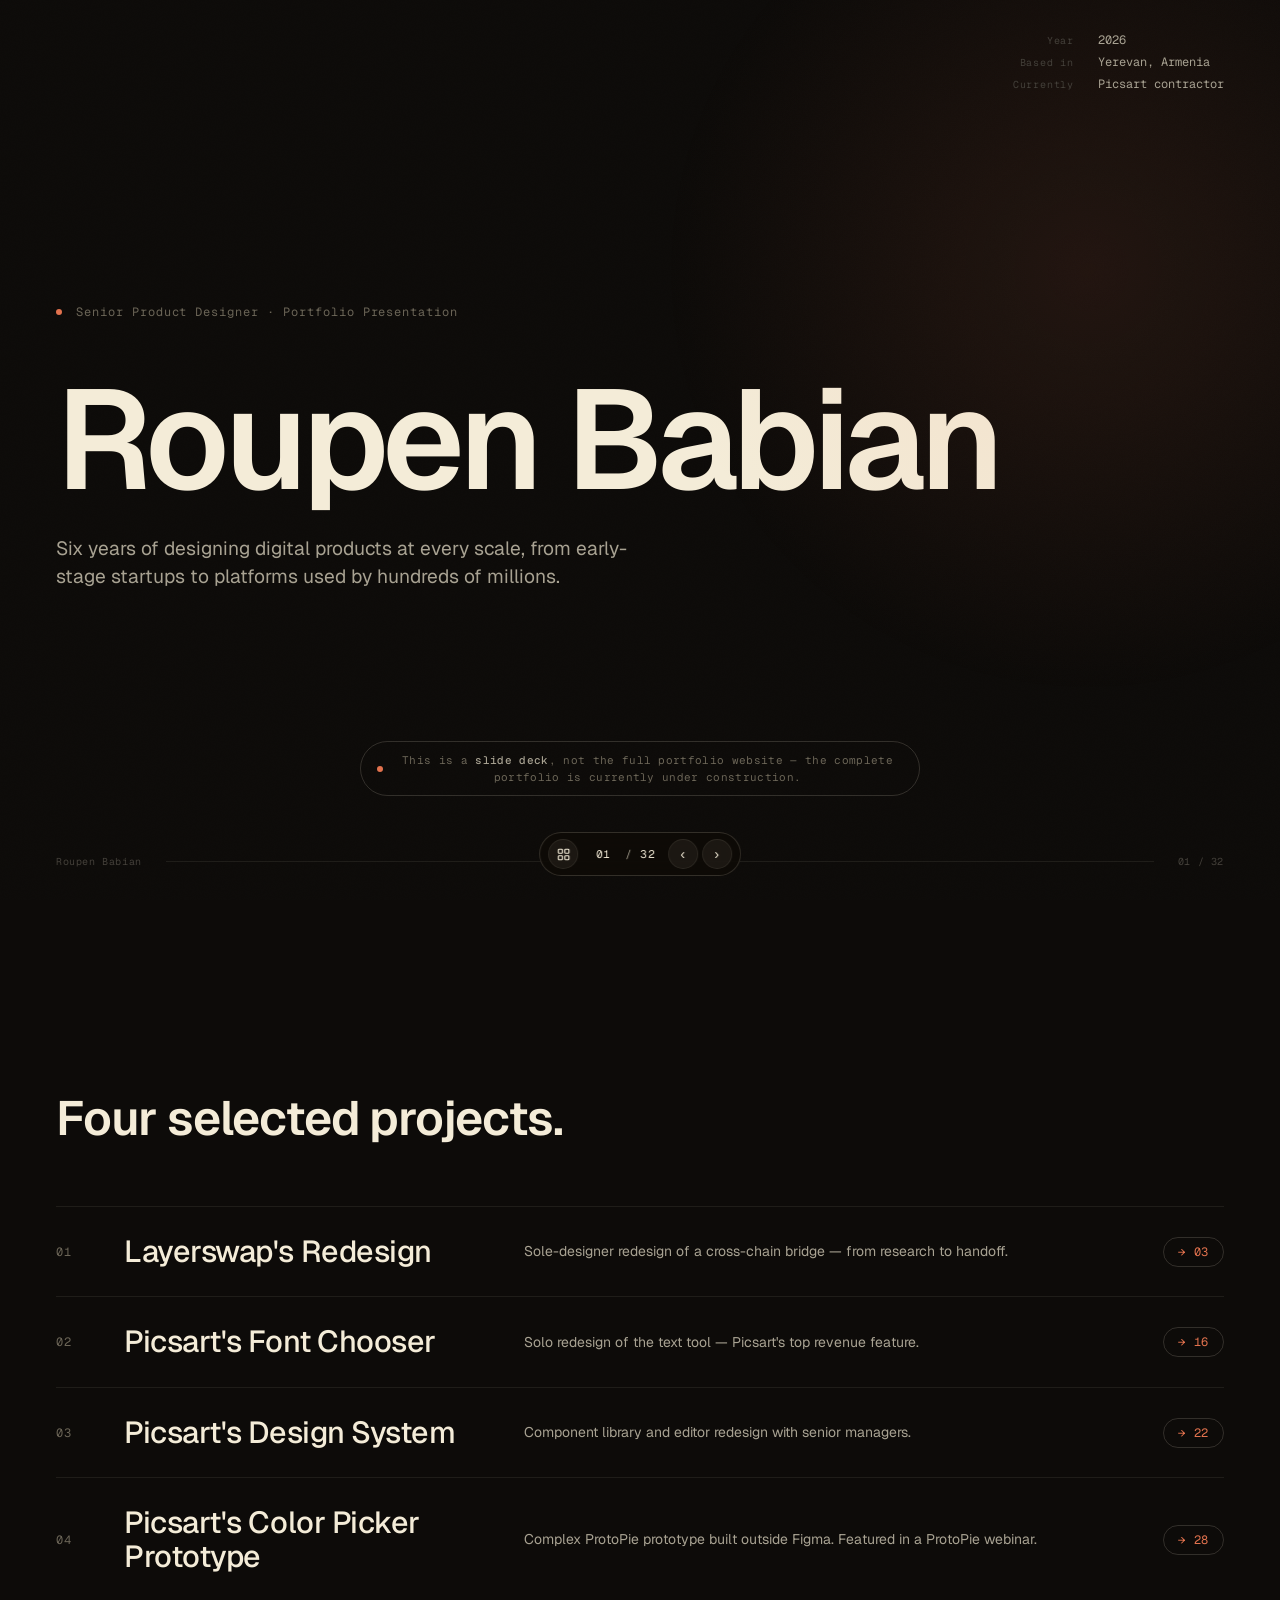
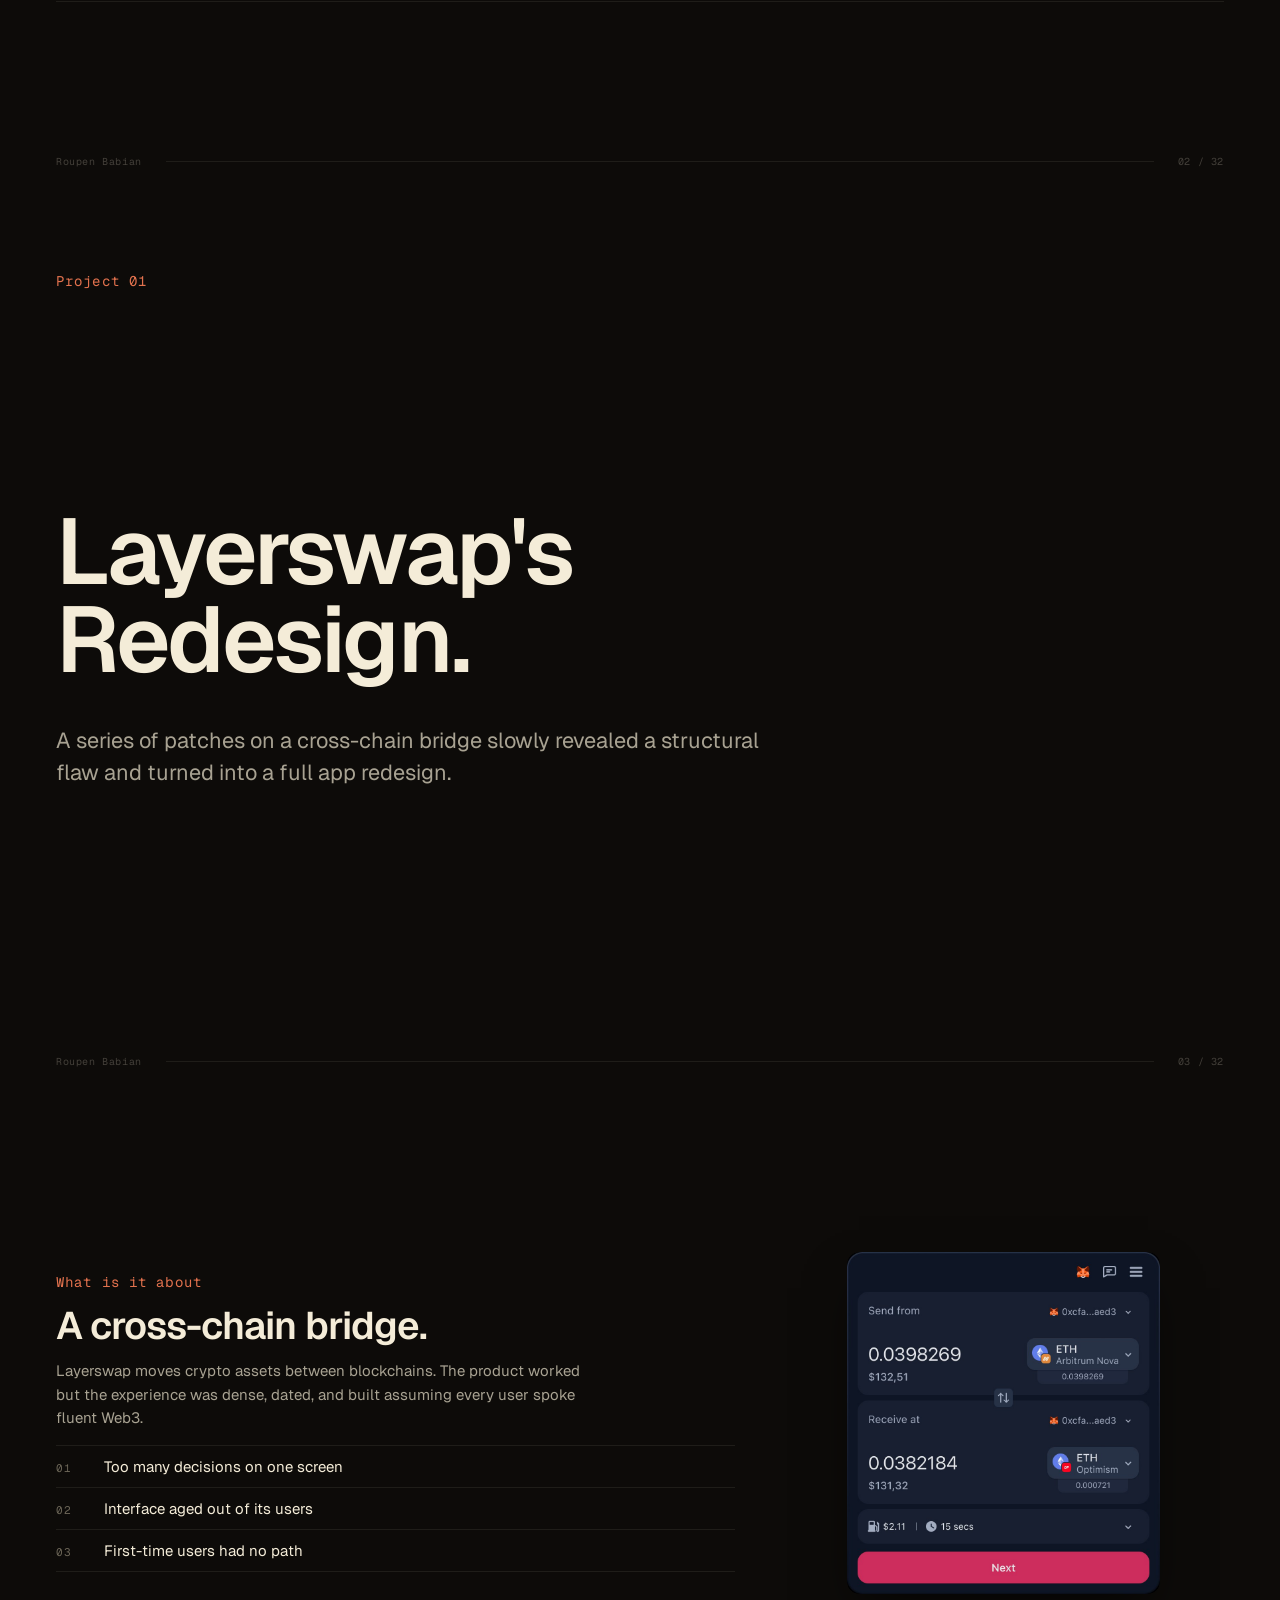
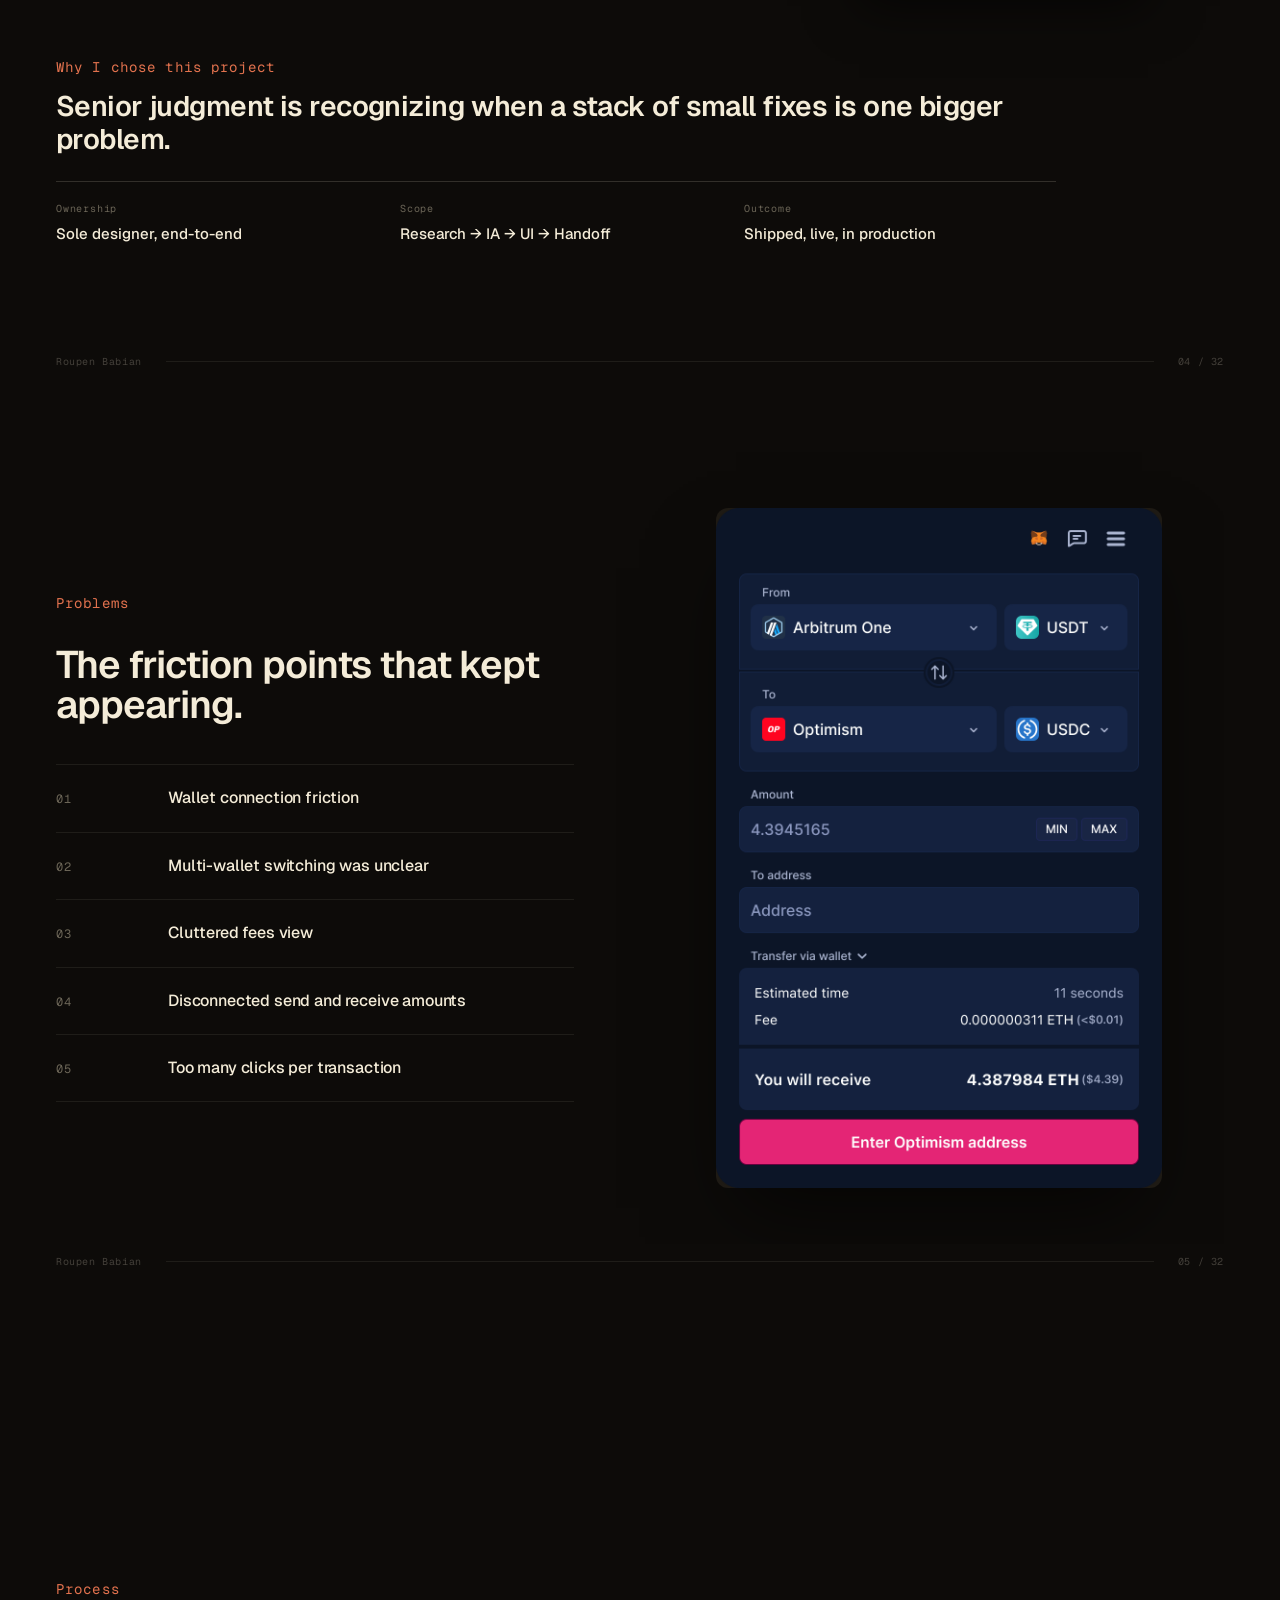
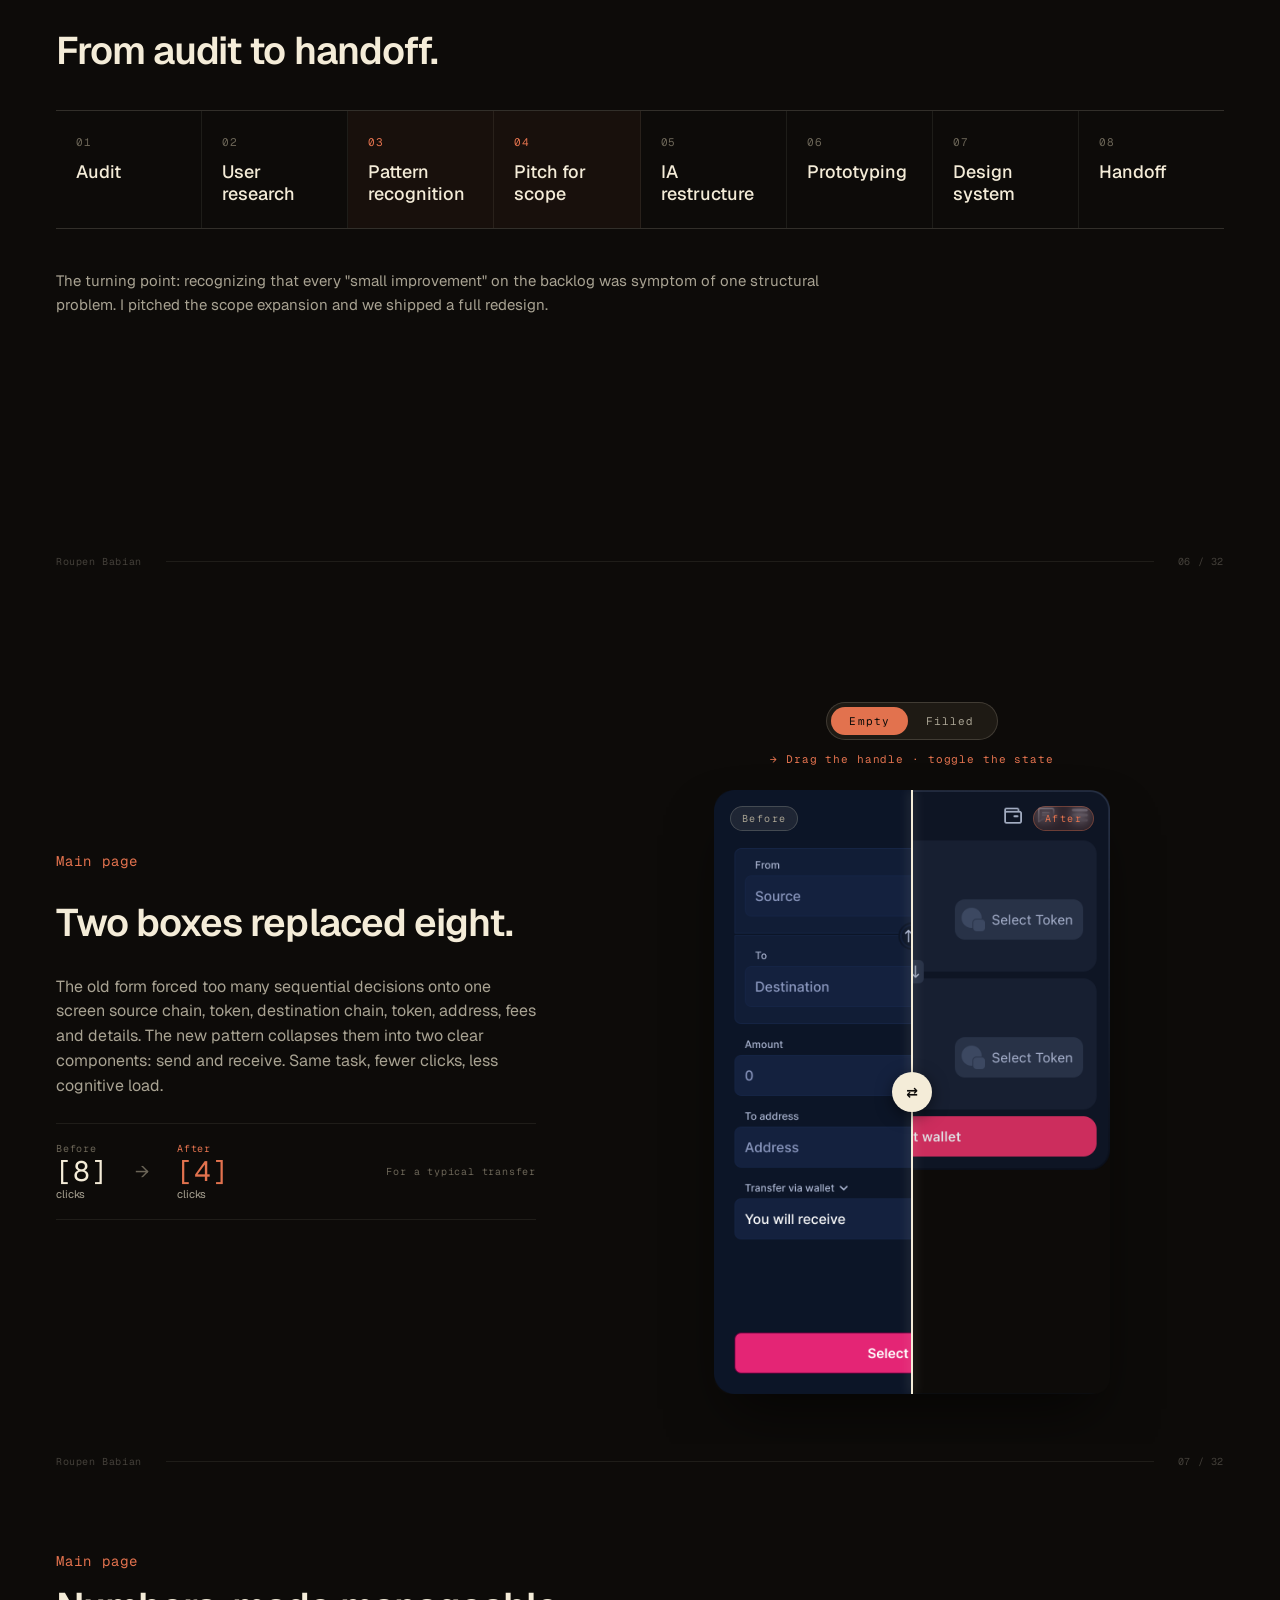
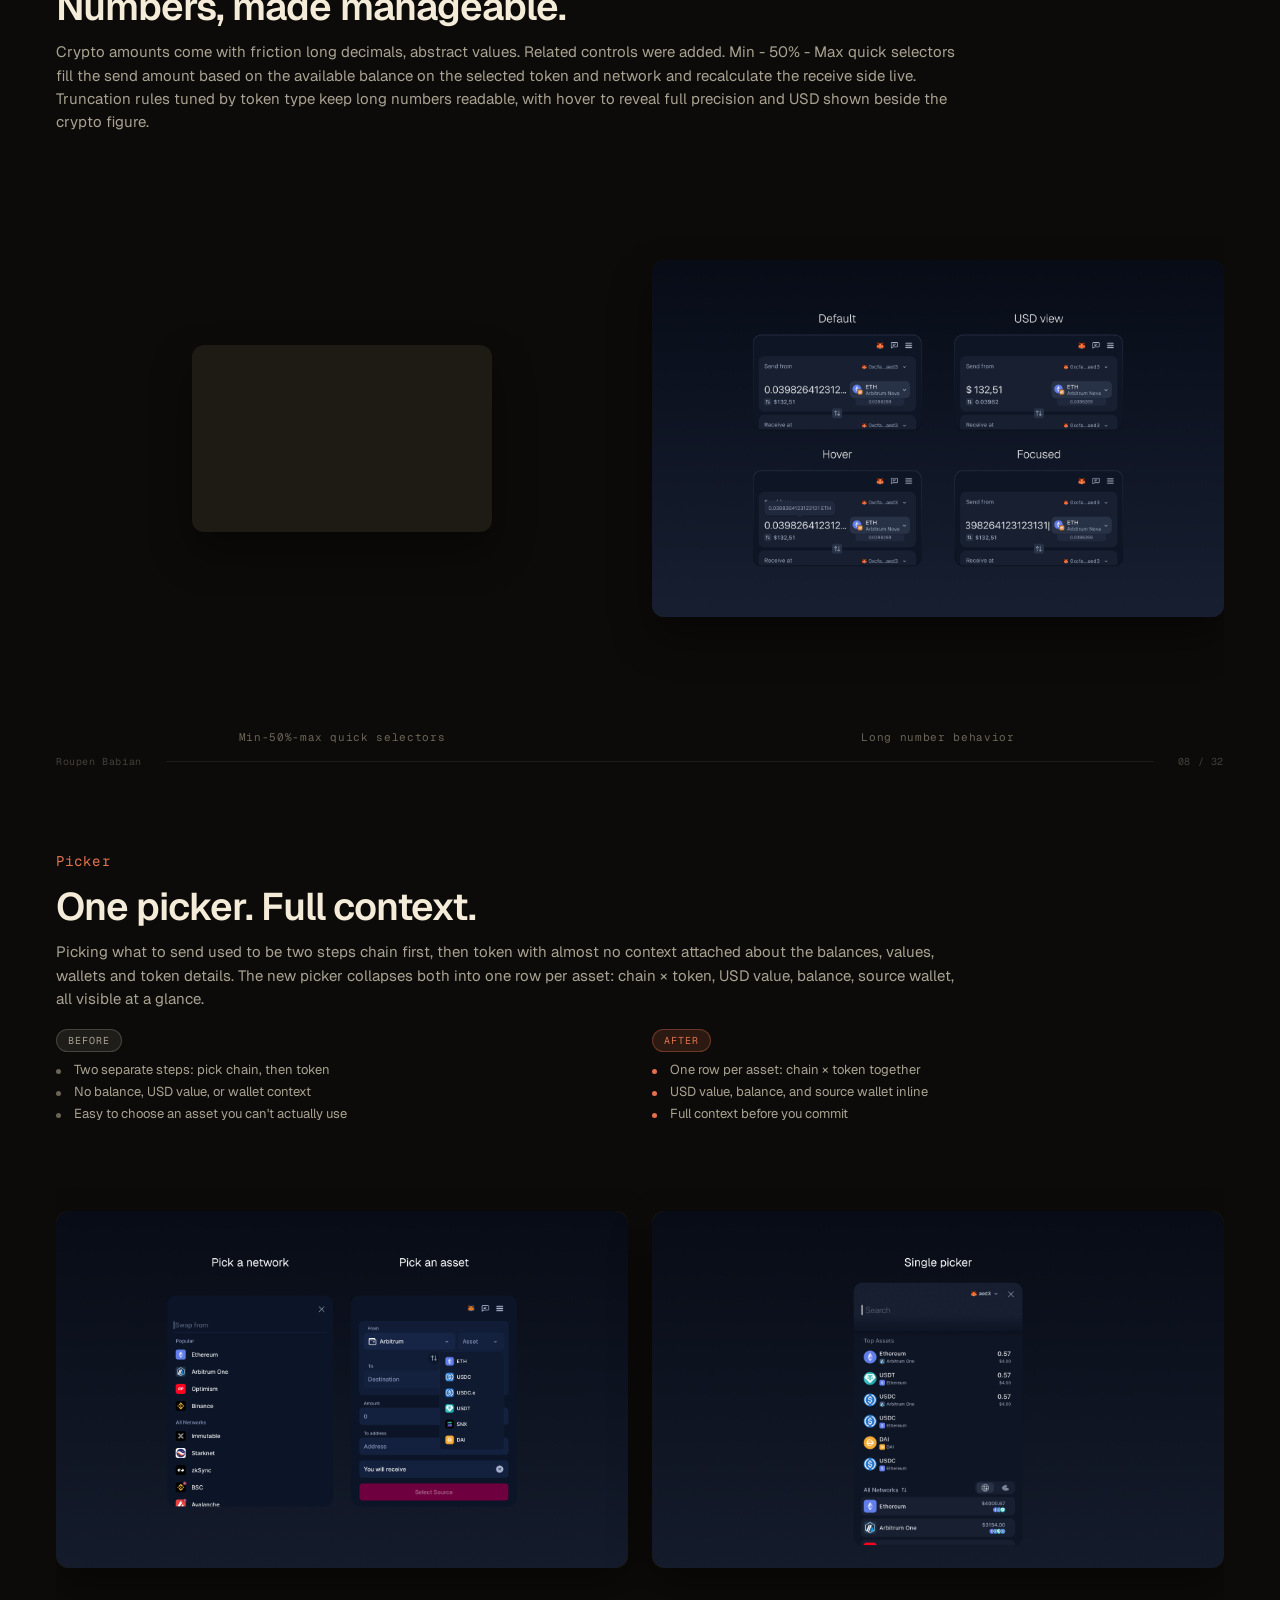
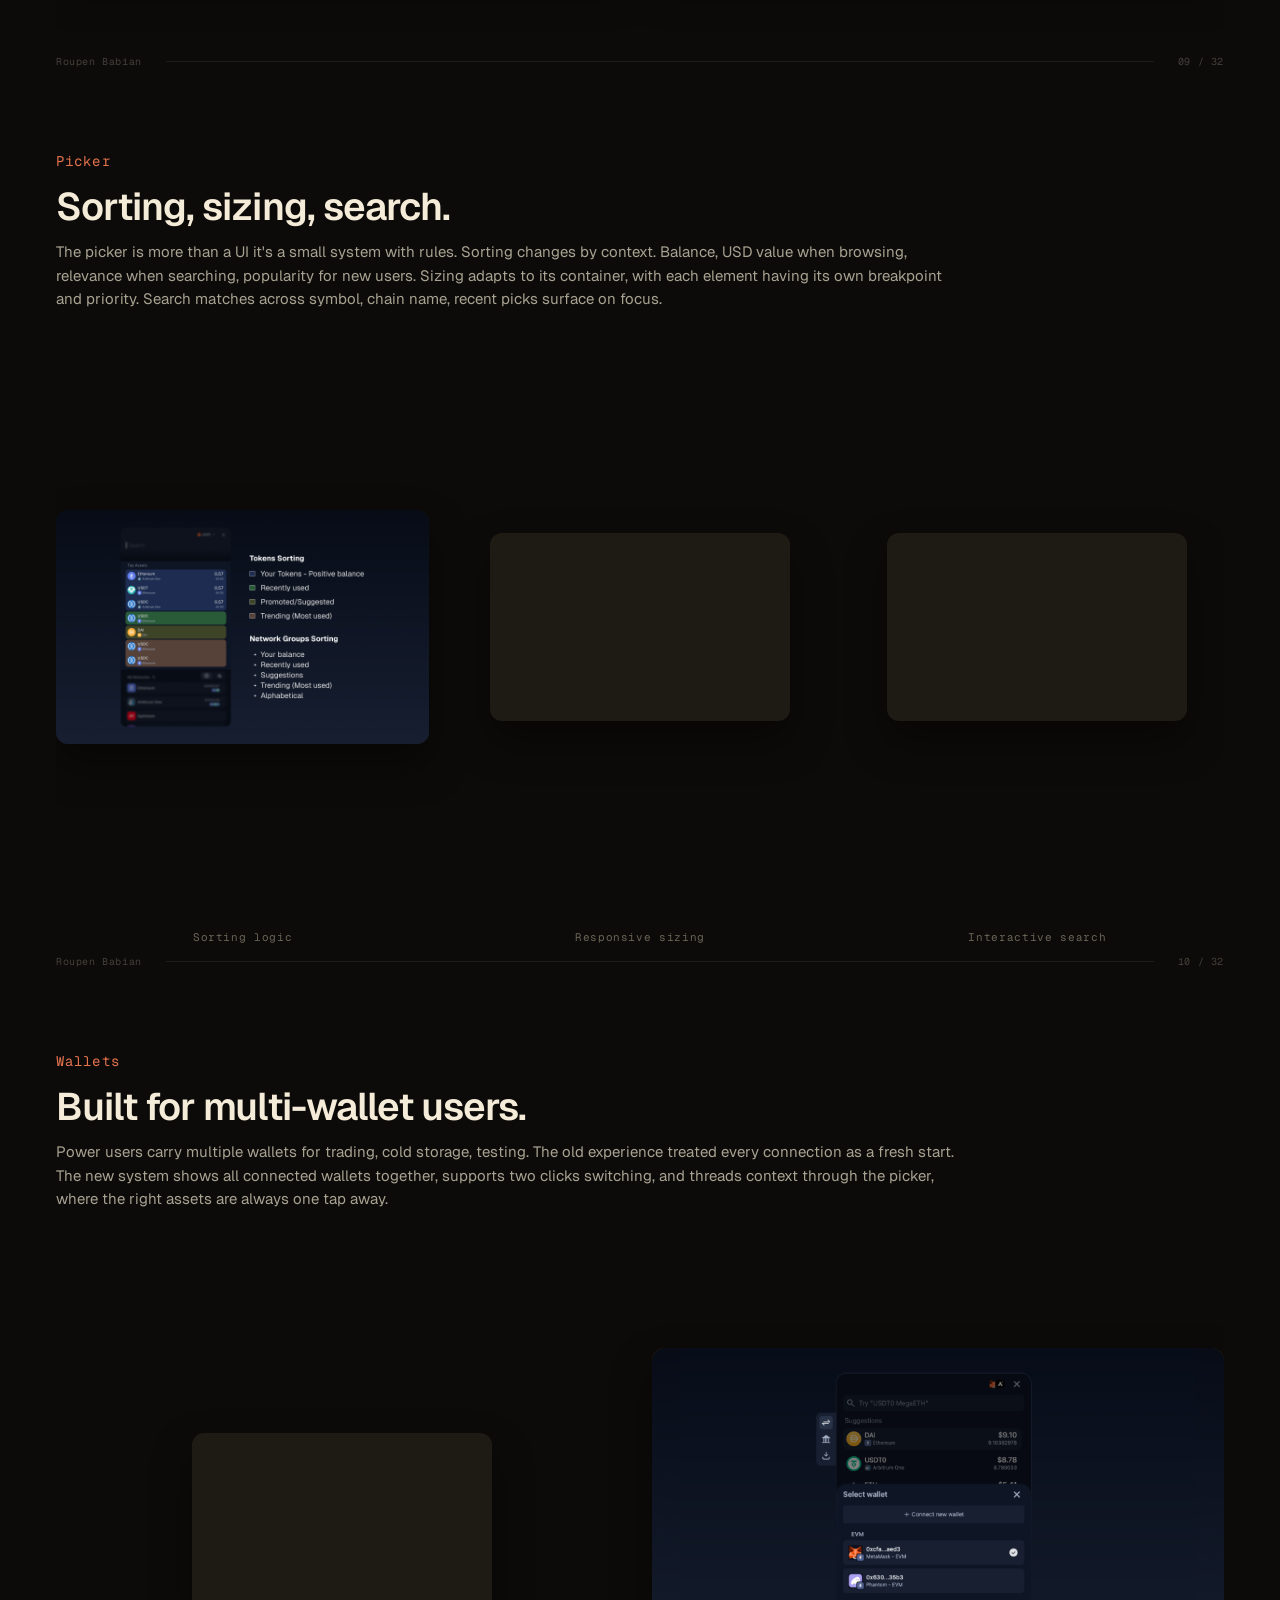
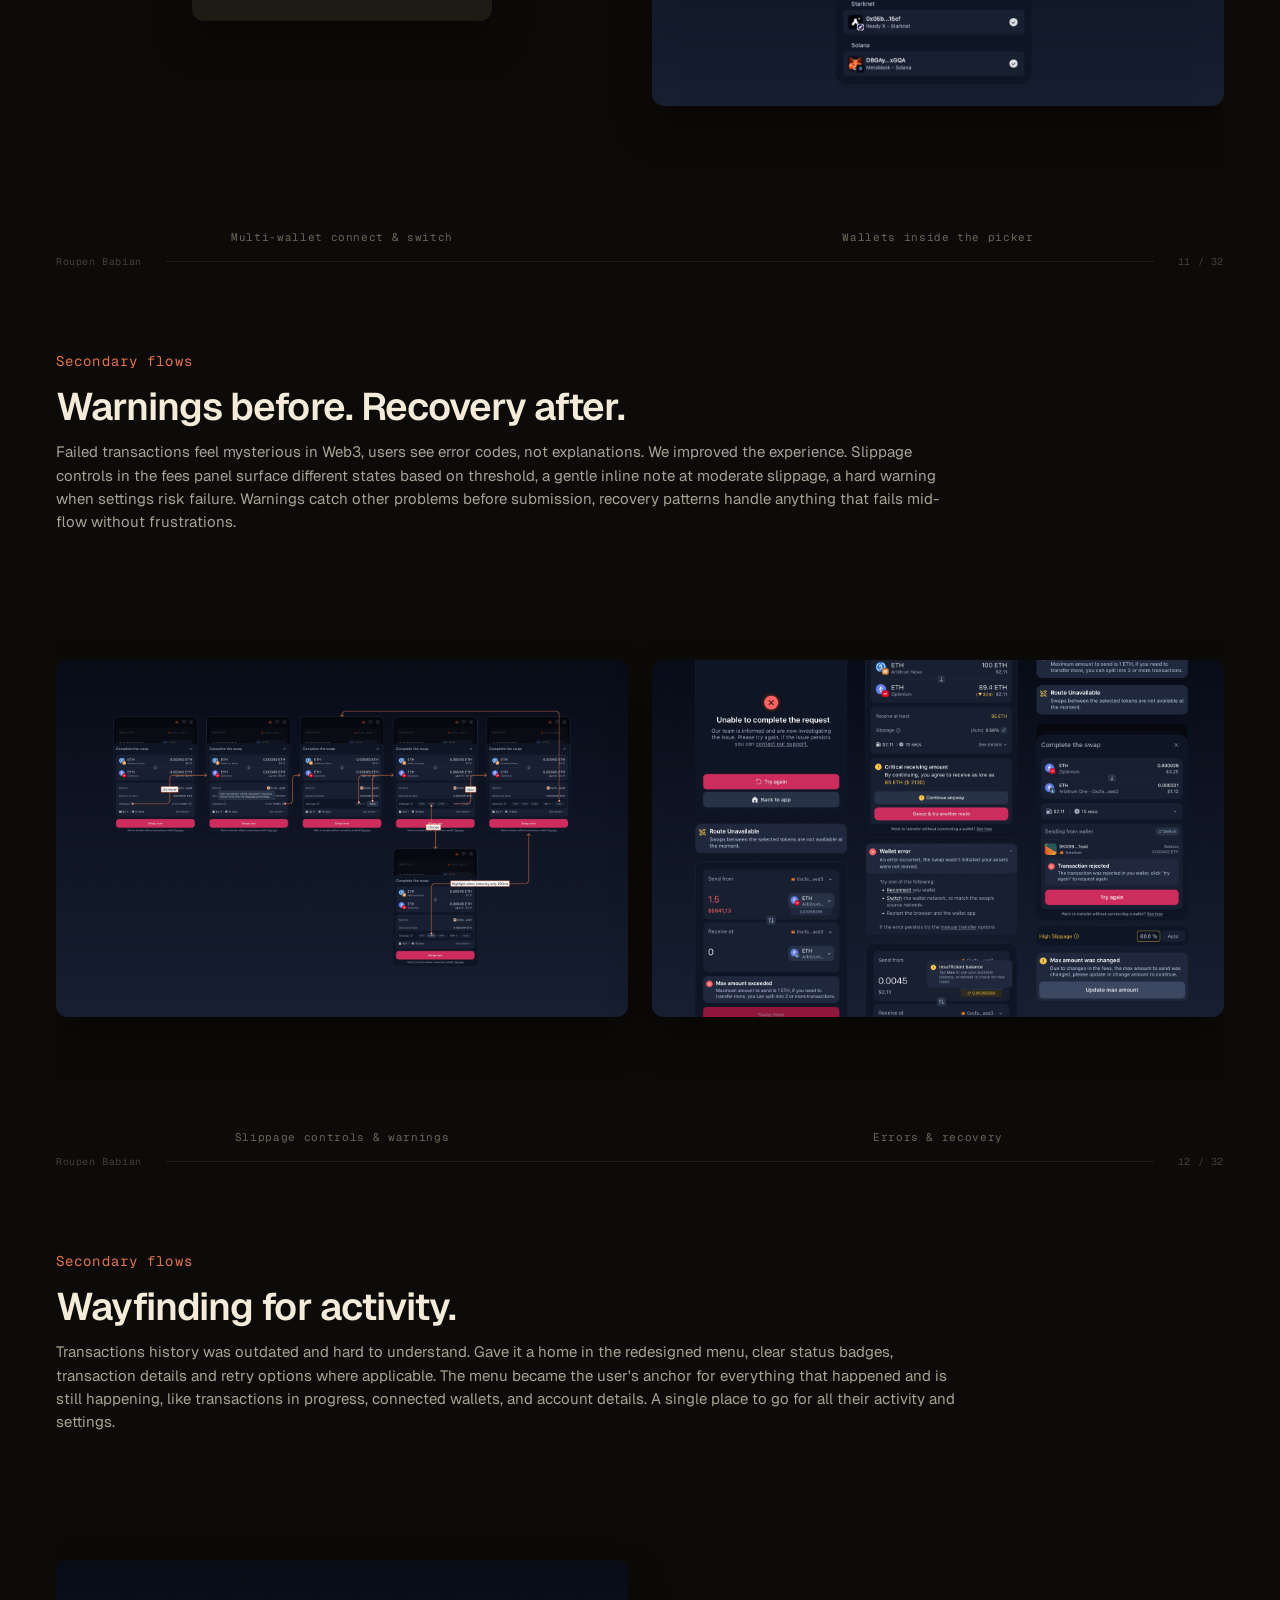
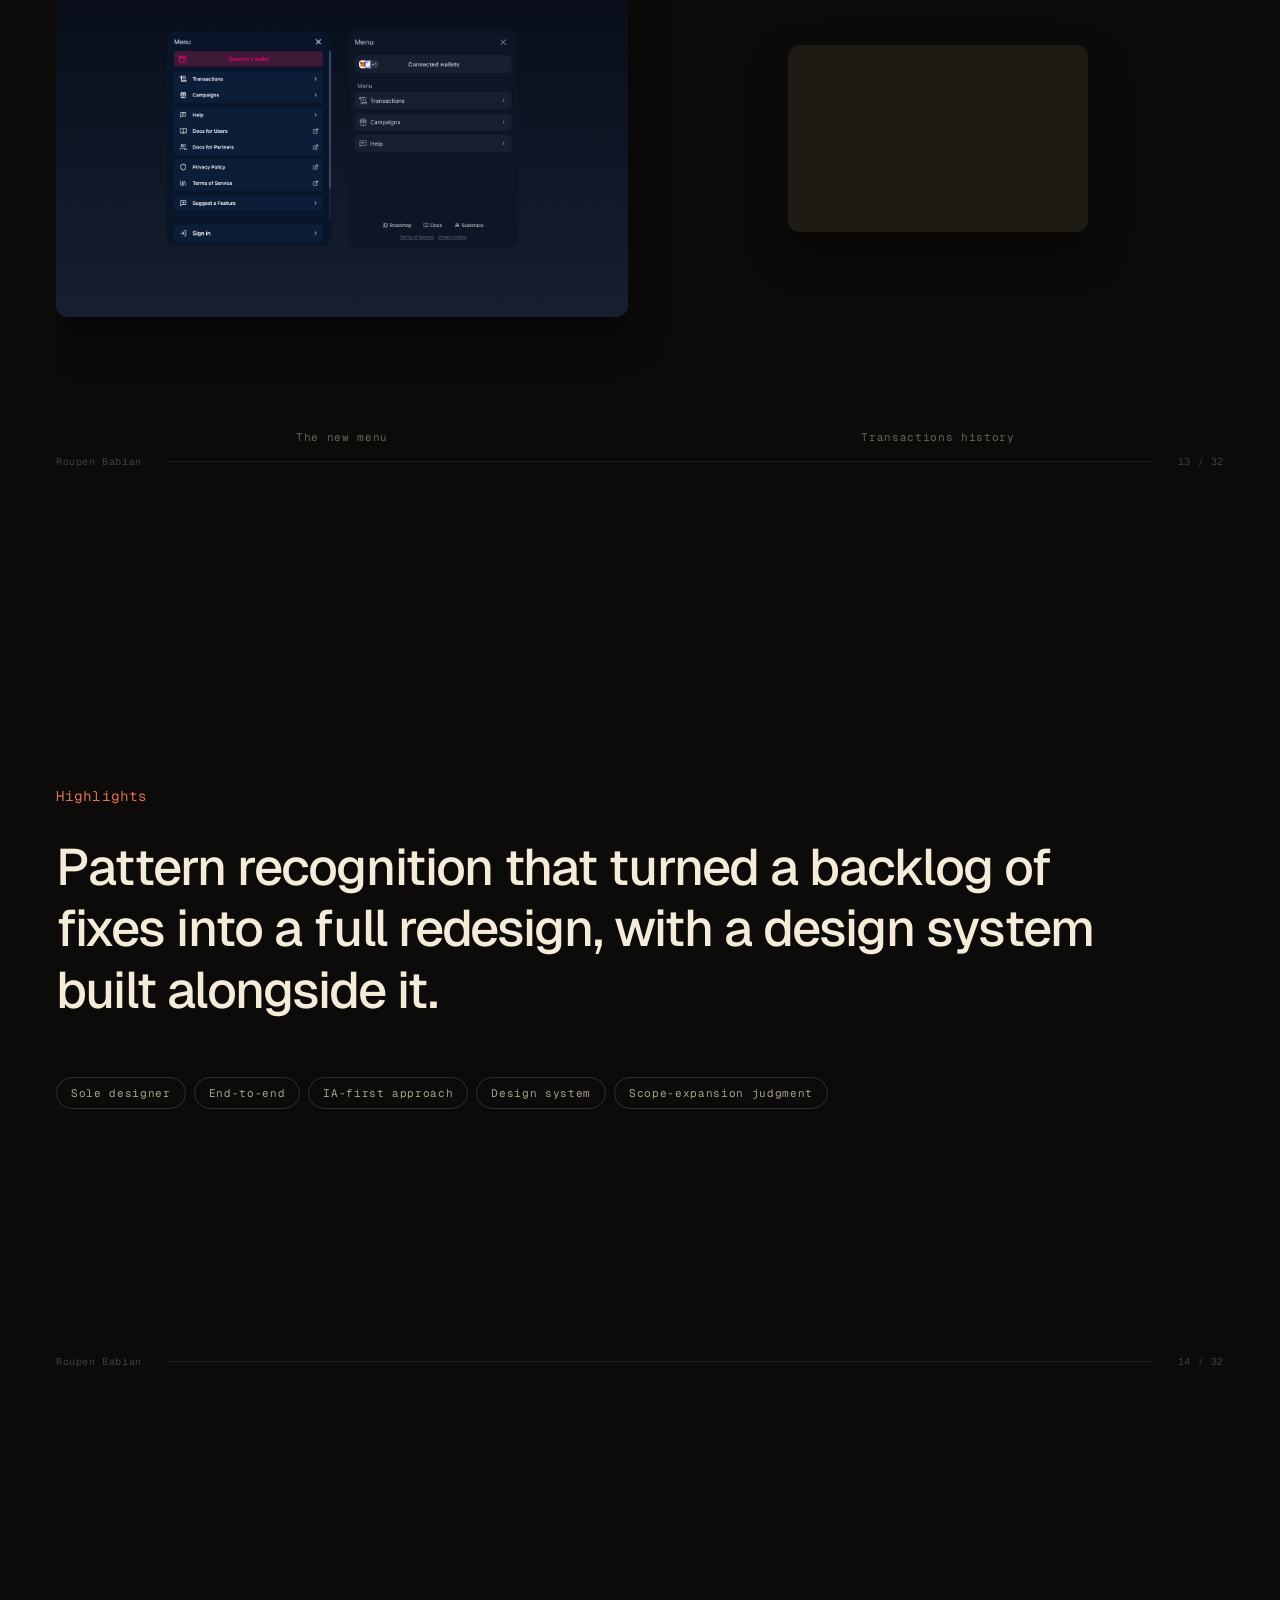
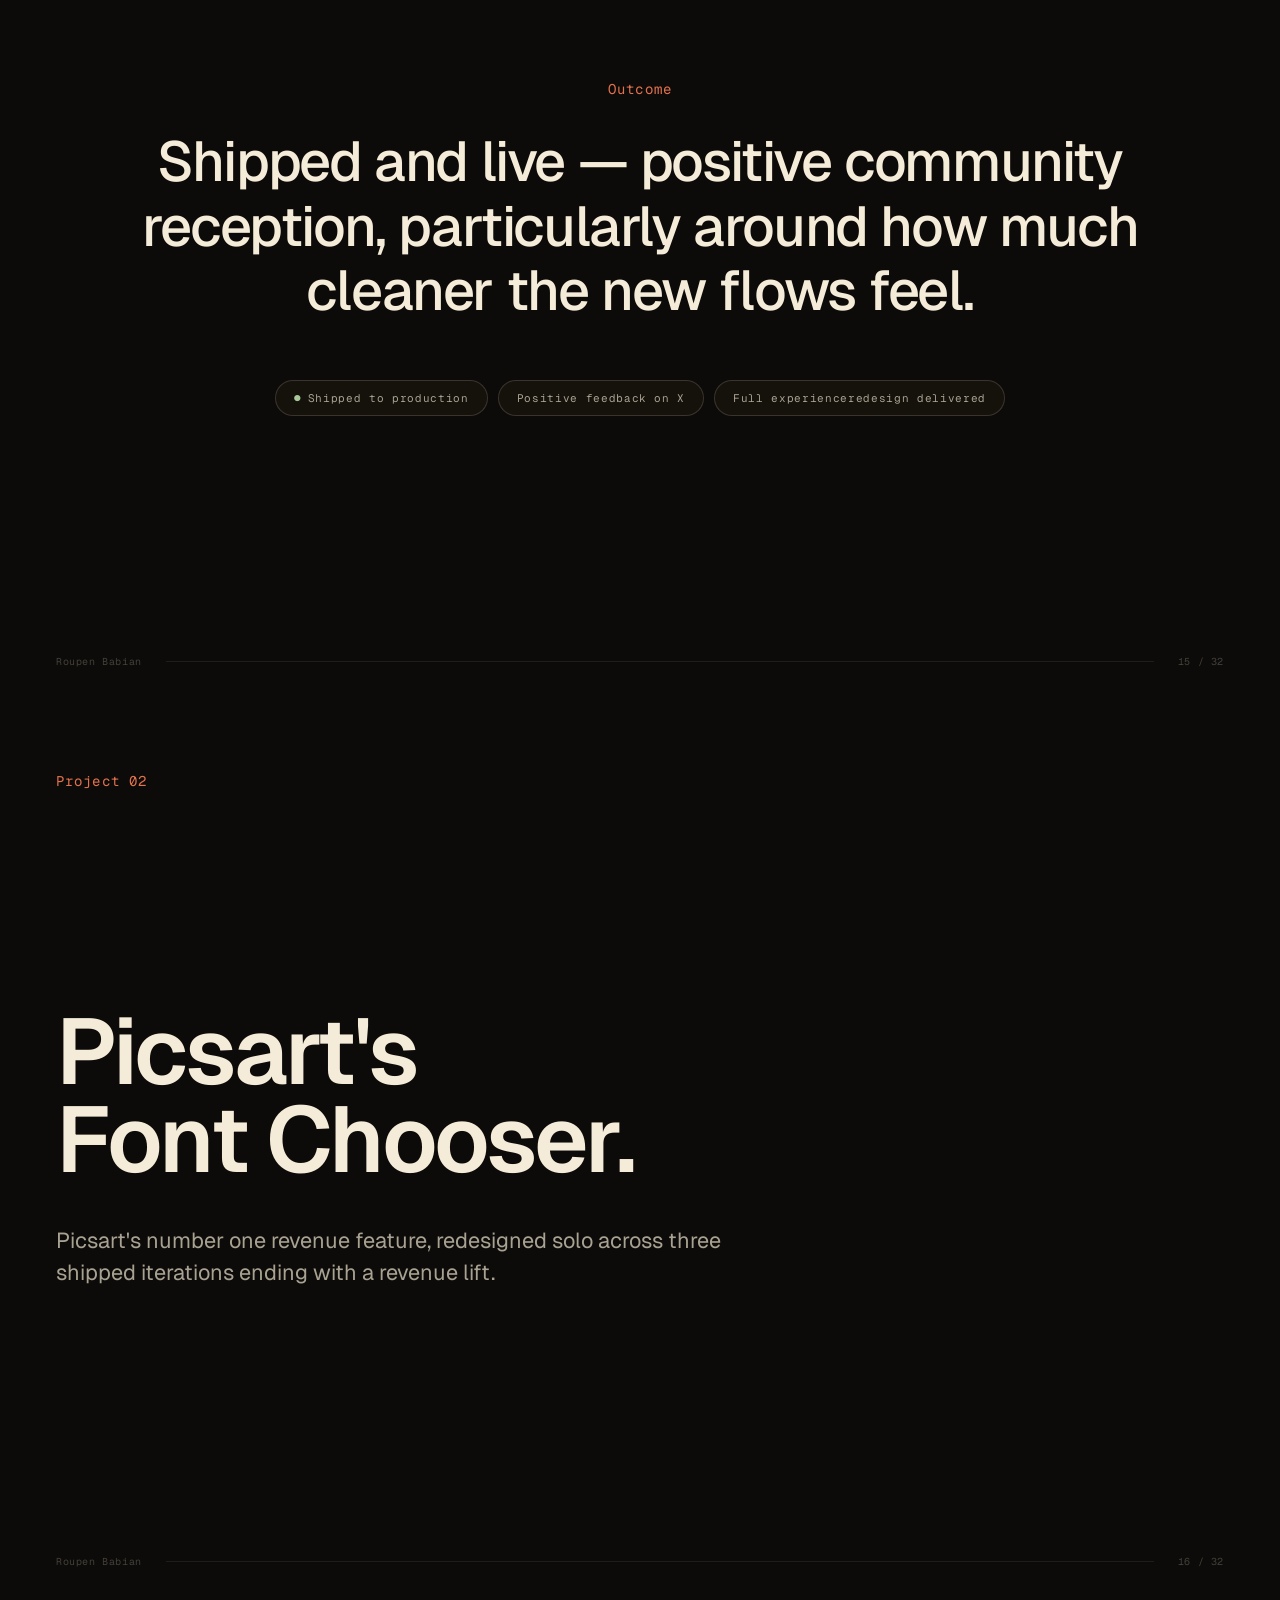
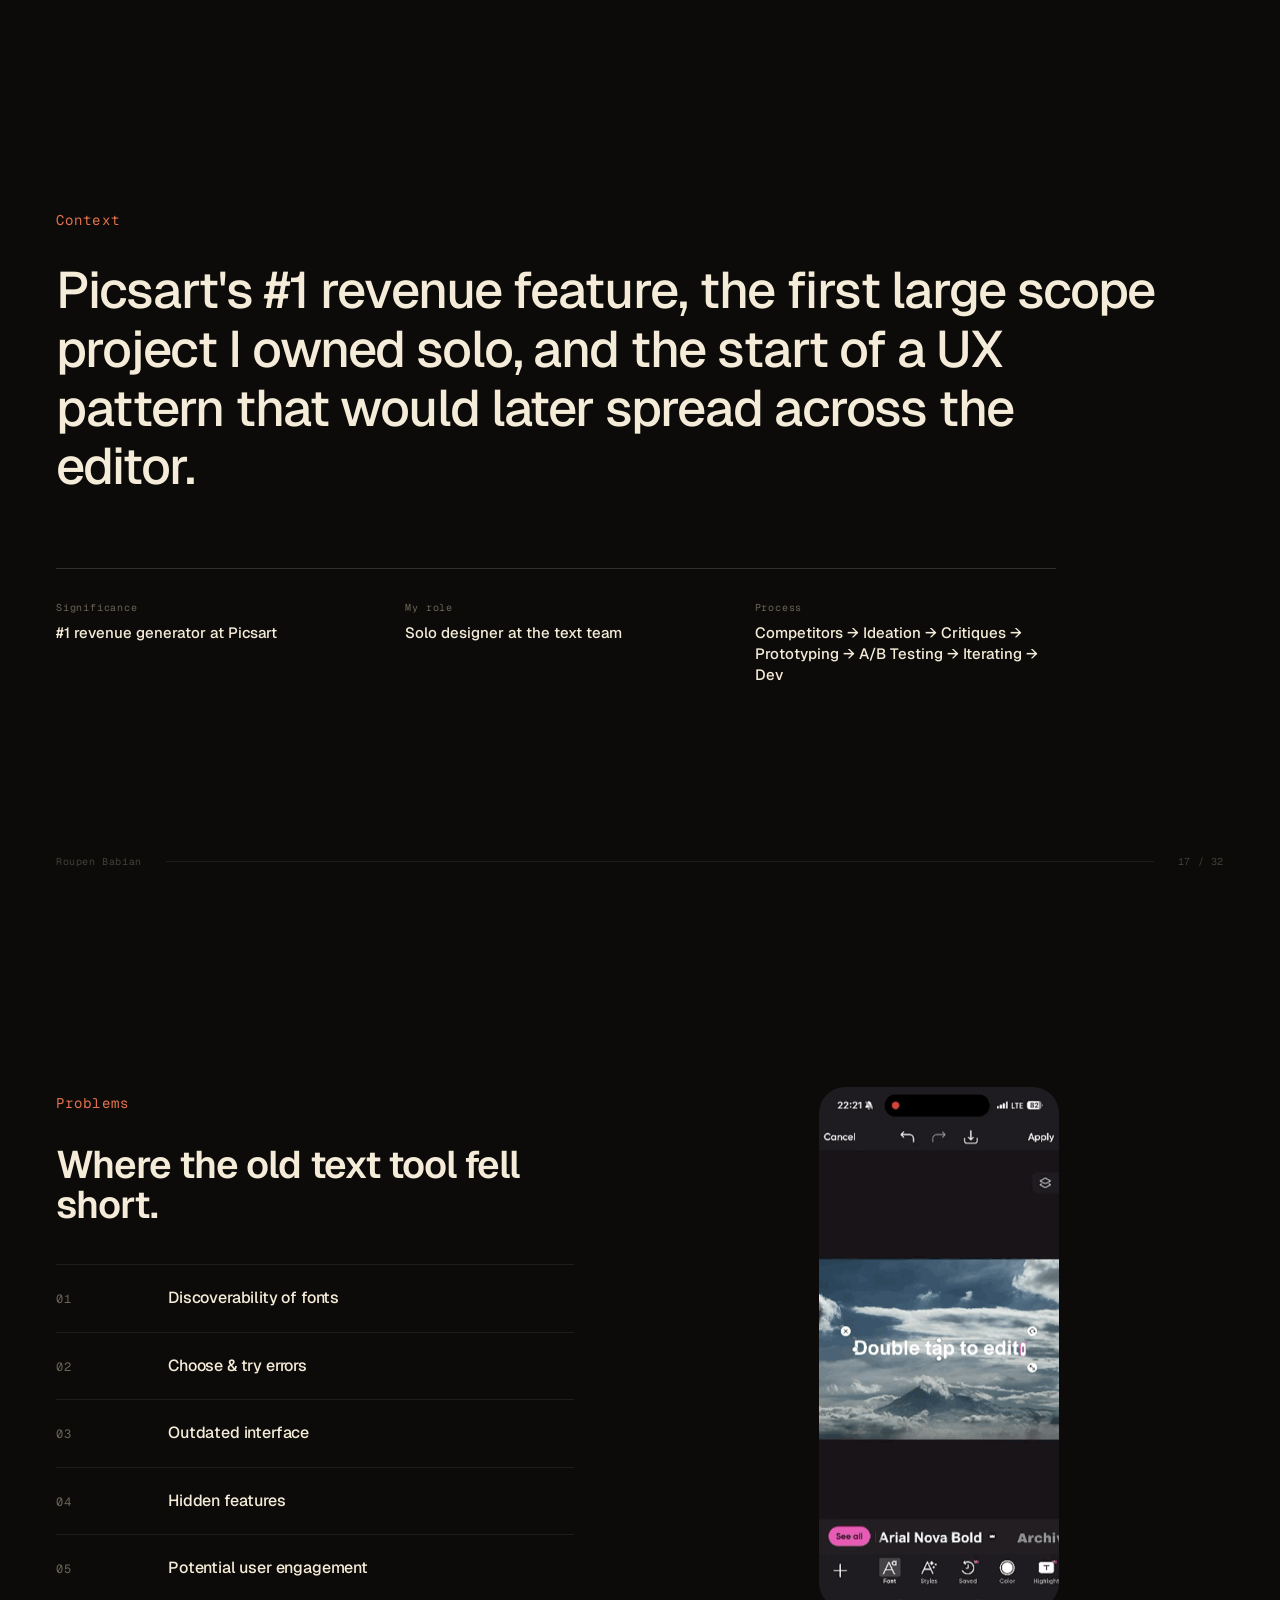
==== index.html @ 3874480c "Checkpoint: media-flex sizing, spacing, resize-lock, cover-meta, DS-promo restore Snapshot of in-pro" ====
<!DOCTYPE html>
<html lang="en">
<head>
<meta charset="UTF-8">
<meta name="viewport" content="width=device-width, initial-scale=1.0">
<title>Portfolio Presentation 2026 — Roupen Babian</title>
<link rel="preconnect" href="https://fonts.googleapis.com">
<link rel="preconnect" href="https://fonts.gstatic.com" crossorigin>
<link href="https://fonts.googleapis.com/css2?family=Geist:wght@400;500;600;700&family=Geist+Mono:wght@400&display=swap" rel="stylesheet">
<style>
  :root {
    --bg: #0D0B09;
    --bg-2: #15110B;
    --card: #1E1A14;
    --card-2: #2A241C;
    --ink: #F4ECD8;
    --ink-soft: #A8A292;
    --ink-muted: #6B6557;
    --ink-faint: #44403A;
    --accent: #E2724E;
    --green: #A8C99A;
    --red: #E27478;
    --line: rgba(244, 236, 216, 0.08);
    --line-strong: rgba(244, 236, 216, 0.16);
    --sans: 'Geist', system-ui, sans-serif;
    --mono: 'Geist Mono', ui-monospace, monospace;
  }

  * { box-sizing: border-box; margin: 0; padding: 0; }

  html, body {
    background: var(--bg);
    color: var(--ink);
    font-family: var(--sans);
    -webkit-font-smoothing: antialiased;
    -moz-osx-font-smoothing: grayscale;
    /* No CSS scroll-snap: it traps the mouse wheel on full-height slides.
       Free native scrolling instead; JS eases the nearest slide to center
       after you stop (see script). */
    scroll-behavior: smooth;
    overflow-x: hidden;
    overscroll-behavior-x: none;
    scrollbar-width: none;       /* hide scrollbar (Firefox) */
  }
  html::-webkit-scrollbar, body::-webkit-scrollbar { width: 0; height: 0; display: none; }

  body::before {
    content: '';
    position: fixed;
    inset: 0;
    background-image: url("data:image/svg+xml,%3Csvg xmlns='http://www.w3.org/2000/svg' width='200' height='200'%3E%3Cfilter id='n'%3E%3CfeTurbulence type='fractalNoise' baseFrequency='0.85' numOctaves='2'/%3E%3C/filter%3E%3Crect width='200' height='200' filter='url(%23n)' opacity='0.4'/%3E%3C/svg%3E");
    opacity: 0.03;
    pointer-events: none;
    z-index: 1;
    mix-blend-mode: overlay;
  }

  /* ─── SLIDE BASE ───────────────────────────── */
  .slide {
    width: 100vw;
    height: 100vh;
    position: relative;
    padding: 72px 56px;
    display: flex;
    flex-direction: column;
    justify-content: center;
    overflow: hidden;
    z-index: 2;
  }

  /* Stage = the bounded content area of every slide, between the top label and
     the footer divider. overflow:hidden + JS scale-to-fit guarantee content can
     never cross the divider, in any responsive state. Built at runtime (script). */
  .slide-stage {
    position: absolute;
    left: 56px;
    right: 56px;
    top: 52px;
    bottom: 56px;
    display: flex;
    flex-direction: column;
    justify-content: center;
    overflow: hidden;
  }
  .slide-stage-inner {
    width: 100%;
    transform-origin: center center;
  }

  .slide-top {
    position: absolute;
    top: 32px;
    left: 56px;
    right: 56px;
    display: flex;
    justify-content: space-between;
    font-family: var(--mono);
    font-size: 11px;
    color: var(--ink-muted);
    letter-spacing: 0.06em;
  }
  .slide-foot {
    position: absolute;
    bottom: 32px;
    left: 56px;
    right: 56px;
    display: flex;
    justify-content: space-between;
    align-items: center;
    font-family: var(--mono);
    font-size: 10px;
    color: var(--ink-faint);
    letter-spacing: 0.06em;
  }
  .slide-foot .rule {
    flex: 1;
    height: 1px;
    background: var(--line);
    margin: 0 24px;
  }

  /* Eyebrow — used on most slides */
  .eyebrow {
    font-family: var(--mono);
    font-size: 14px;
    color: var(--accent);
    letter-spacing: 0.08em;
    margin-bottom: 32px;
  }
  .eyebrow.muted {
    color: var(--ink-muted);
  }

  /* ─── COVER ────────────────────────────────── */
  .cover {
    align-items: flex-start;
    justify-content: center;
    padding-top: 18vh;
    padding-bottom: 0;
  }
  .cover::after {
    content: '';
    position: absolute;
    top: 0;
    right: 0;
    width: 50%;
    height: 100%;
    background: radial-gradient(circle at 70% 30%, rgba(226, 114, 78, 0.10), transparent 55%);
    pointer-events: none;
  }
  .cover-tag {
    font-family: var(--mono);
    font-size: 12px;
    color: var(--ink-muted);
    letter-spacing: 0.08em;
    margin-bottom: 56px;
    display: flex;
    align-items: center;
    gap: 14px;
  }
  .cover-tag .dot {
    width: 6px;
    height: 6px;
    border-radius: 50%;
    background: var(--accent);
  }
  .cover h1 {
    font-size: clamp(4rem, 11vw, 10rem);
    line-height: 0.9;
    font-weight: 600;
    letter-spacing: -0.04em;
    color: var(--ink);
    margin-bottom: 32px;
  }
  .cover-bottom {
    display: flex;
    align-items: baseline;
    justify-content: space-between;
    gap: 64px;
    width: 100%;
  }
  .cover .role {
    font-size: clamp(1.1rem, 1.5vw, 1.35rem);
    color: var(--ink-soft);
    font-weight: 400;
    max-width: 580px;
    line-height: 1.5;
    margin: 0;
  }
  .cover-meta-row {
    position: absolute;
    top: 32px;
    right: 56px;
    z-index: 3;
    display: grid;
    grid-template-columns: auto auto;
    gap: 6px 24px;
    align-items: baseline;
    flex-shrink: 0;
  }
  .cover-meta-row .label {
    font-family: var(--mono);
    font-size: 10px;
    color: var(--ink-faint);
    letter-spacing: 0.08em;
    text-align: right;
  }
  .cover-meta-row .value {
    font-family: var(--mono);
    font-size: 12px;
    color: var(--ink-soft);
  }
  .cover-note {
    position: absolute;
    left: 50%;
    bottom: 104px;
    transform: translateX(-50%);
    z-index: 3;
    display: inline-flex;
    align-items: center;
    gap: 9px;
    padding: 10px 16px;
    border: 1px solid var(--line-strong);
    border-radius: 100px;
    font-family: var(--mono);
    font-size: 11px;
    letter-spacing: 0.03em;
    line-height: 1.5;
    color: var(--ink-muted);
    text-align: center;
    max-width: min(560px, calc(100% - 112px));
  }
  .cover-note .dot {
    width: 6px; height: 6px;
    border-radius: 50%;
    background: var(--accent);
    flex-shrink: 0;
  }
  .cover-note strong { color: var(--ink-soft); font-weight: 500; }

  /* ─── INDEX ─────────────────────────────────── */
  .index h2 {
    font-size: clamp(2rem, 4vw, 3rem);
    font-weight: 600;
    letter-spacing: -0.025em;
    margin-bottom: 64px;
    line-height: 1;
    color: var(--ink);
  }
  .index-list {
    display: flex;
    flex-direction: column;
  }
  .idx-row {
    display: grid;
    grid-template-columns: 48px 380px 1fr auto;
    column-gap: 20px;
    padding: 28px 0;
    border-top: 1px solid var(--line);
    align-items: center;
    text-decoration: none;
    color: inherit;
    transition: background 0.2s;
  }
  .idx-row:last-child { border-bottom: 1px solid var(--line); }
  .idx-row:hover {
    background: rgba(244, 236, 216, 0.02);
  }
  .idx-row:hover .jump {
    color: var(--ink);
    border-color: var(--accent);
    background: rgba(226, 114, 78, 0.08);
  }
  .idx-row .num {
    font-family: var(--mono);
    font-size: 12px;
    color: var(--ink-muted);
    letter-spacing: 0.06em;
  }
  .idx-row .name {
    font-size: clamp(1.4rem, 2.4vw, 1.9rem);
    color: var(--ink);
    line-height: 1.1;
    letter-spacing: -0.015em;
    font-weight: 500;
    padding-right: 32px;
  }
  .idx-row .desc {
    font-size: 14px;
    color: var(--ink-soft);
    line-height: 1.5;
  }
  .idx-row .jump {
    font-family: var(--mono);
    font-size: 12px;
    color: var(--accent);
    letter-spacing: 0.06em;
    padding: 6px 14px;
    border: 1px solid var(--line-strong);
    border-radius: 100px;
    transition: color 0.2s, border-color 0.2s, background 0.2s;
  }

  /* ─── PROJECT TITLE ─────────────────────────── */
  .ptitle {
    justify-content: center;
    padding-bottom: 0;
  }
  .ptitle .pseq {
    font-family: var(--mono);
    font-size: 14px;
    color: var(--accent);
    letter-spacing: 0.08em;
    position: absolute;
    top: 72px;
    left: 56px;
  }
  .ptitle h2 {
    font-size: clamp(2.75rem, 7.25vw, 6rem);
    line-height: 0.95;
    font-weight: 600;
    letter-spacing: -0.03em;
    margin-bottom: 40px;
    color: var(--ink);
  }
  .ptitle .one-liner {
    font-size: clamp(1.15rem, 1.7vw, 1.4rem);
    color: var(--ink-soft);
    max-width: 720px;
    line-height: 1.5;
    font-weight: 400;
  }

  /* ─── STATEMENT (Why I chose) ───────────────── */
  .statement {
    justify-content: center;
  }
  .statement .quote {
    font-size: clamp(2rem, 4vw, 3.25rem);
    line-height: 1.15;
    letter-spacing: -0.02em;
    color: var(--ink);
    font-weight: 500;
    margin-bottom: 72px;
    max-width: 1100px;
  }
  .detail-row {
    display: grid;
    grid-template-columns: repeat(3, 1fr);
    gap: 48px;
    border-top: 1px solid var(--line-strong);
    padding-top: 32px;
    max-width: 1000px;
  }
  .detail {
    display: flex;
    flex-direction: column;
    gap: 8px;
  }
  .detail .key {
    font-family: var(--mono);
    font-size: 10px;
    color: var(--ink-muted);
    letter-spacing: 0.08em;
  }
  .detail .val {
    font-size: 15px;
    color: var(--ink);
    line-height: 1.4;
    font-weight: 500;
  }
  /* Keep statement-scoped rules in sync */
  .statement .detail-row { max-width: 1000px; }
  .statement .detail-row,
  .statement .detail,
  .statement .detail .key,
  .statement .detail .val { /* inherits from above */ }

  /* ─── TWO COLUMN ─────────────────────────── */
  .two-col {
    display: grid;
    grid-template-columns: 1fr 1.1fr;
    gap: 80px;
    align-items: center;
  }
  .two-col.flip { grid-template-columns: 1.1fr 1fr; }
  .text-block h3 {
    font-size: clamp(1.75rem, 3vw, 2.6rem);
    line-height: 1.05;
    font-weight: 600;
    letter-spacing: -0.025em;
    color: var(--ink);
    margin-bottom: 32px;
  }
  .text-block .lead {
    font-size: 15px;
    color: var(--ink-soft);
    line-height: 1.55;
    max-width: 520px;
    margin-bottom: 32px;
  }

  /* Numbered list */
  .nlist {
    list-style: none;
  }
  .nlist li {
    display: grid;
    grid-template-columns: 32px 1fr;
    gap: 16px;
    padding: 16px 0;
    border-top: 1px solid var(--line);
    align-items: baseline;
  }
  .nlist li:last-child { border-bottom: 1px solid var(--line); }
  .nlist li .n {
    font-family: var(--mono);
    font-size: 11px;
    color: var(--ink-muted);
    letter-spacing: 0.06em;
  }
  .nlist li .t {
    font-size: 16px;
    color: var(--ink);
    line-height: 1.4;
    font-weight: 400;
  }

  /* ─── ROLE — Big direct statement ──────────── */
  .role-slide {
    justify-content: center;
  }
  .role-slide h2 {
    font-size: clamp(2.75rem, 6.5vw, 5.5rem);
    line-height: 0.95;
    font-weight: 600;
    letter-spacing: -0.035em;
    color: var(--ink);
    margin-bottom: 48px;
  }
  .role-slide .scope {
    font-size: 17px;
    color: var(--ink-soft);
    max-width: 720px;
    line-height: 1.6;
  }

  /* ─── BIG LIST (Problems, Highlights) ──────── */
  .biglist-slide h3 {
    font-size: clamp(1.75rem, 3vw, 2.6rem);
    line-height: 1.05;
    font-weight: 600;
    letter-spacing: -0.025em;
    color: var(--ink);
    margin-bottom: 40px;
  }
  .biglist {
    list-style: none;
    max-width: 1100px;
  }
  .biglist li {
    display: grid;
    grid-template-columns: 80px 1fr;
    gap: 32px;
    padding: 22px 0;
    border-top: 1px solid var(--line);
    align-items: baseline;
  }
  .biglist li:last-child { border-bottom: 1px solid var(--line); }
  .biglist li .n {
    font-family: var(--mono);
    font-size: 12px;
    color: var(--ink-muted);
    letter-spacing: 0.06em;
  }
  .biglist li .t {
    font-size: 16px;
    color: var(--ink);
    line-height: 1.4;
    letter-spacing: -0.01em;
    font-weight: 500;
  }

  /* ─── PROCESS ──────────────────────────────── */
  .process-slide h3 {
    font-size: clamp(1.75rem, 3vw, 2.6rem);
    line-height: 1.05;
    font-weight: 600;
    letter-spacing: -0.025em;
    color: var(--ink);
    margin-bottom: 40px;
  }
  /* New phase-based layout */
  .process-phases {
    display: grid;
    grid-template-columns: repeat(3, 1fr);
    gap: 40px;
  }
  .phase {
    border-top: 1px solid var(--line-strong);
    padding-top: 22px;
  }
  .phase-label {
    font-family: var(--mono);
    font-size: 12px;
    color: var(--accent);
    letter-spacing: 0.08em;
    margin-bottom: 20px;
  }
  .phase-steps {
    display: flex;
    flex-direction: column;
  }
  .phase-step {
    display: grid;
    grid-template-columns: 36px 1fr;
    gap: 16px;
    align-items: baseline;
    padding: 18px 0;
    border-bottom: 1px solid var(--line);
  }
  .phase-step:last-child { border-bottom: none; }
  .phase-step .ps-num {
    font-family: var(--mono);
    font-size: 11px;
    color: var(--ink-muted);
    letter-spacing: 0.06em;
  }
  .phase-step .ps-name {
    font-size: clamp(1.1rem, 1.5vw, 1.4rem);
    color: var(--ink);
    line-height: 1.2;
    font-weight: 500;
    letter-spacing: -0.01em;
  }
  .phase-step.highlight .ps-num,
  .phase-step.highlight .ps-name { color: var(--accent); }

  /* legacy process-flow (kept for other slides still using it) */
  .process-flow {
    display: flex;
    align-items: stretch;
    gap: 0;
    flex-wrap: wrap;
    border-top: 1px solid var(--line-strong);
    border-bottom: 1px solid var(--line-strong);
  }
  .process-step {
    flex: 1;
    min-width: 140px;
    padding: 24px 20px;
    border-right: 1px solid var(--line);
    position: relative;
  }
  .process-step:last-child { border-right: none; }
  /* compact: fit more steps on one row so every step stays equal width (no wrap).
     Smaller text + word-wrap so longer labels stay inside their boxes. */
  .process-flow.compact .process-step { min-width: 96px; padding: 22px 14px; }
  .process-flow.compact .process-step .pt {
    font-size: 0.9rem;
    line-height: 1.3;
    overflow-wrap: break-word;
    word-break: break-word;
  }
  .process-step .pn {
    font-family: var(--mono);
    font-size: 11px;
    color: var(--ink-muted);
    letter-spacing: 0.08em;
    margin-bottom: 12px;
  }
  .process-step .pt {
    font-size: clamp(1rem, 1.4vw, 1.25rem);
    color: var(--ink);
    line-height: 1.2;
    font-weight: 500;
  }
  .process-step.highlight .pn { color: var(--accent); }
  .process-step.highlight {
    background: rgba(226, 114, 78, 0.05);
  }

  .process-slide .note {
    margin-top: 40px;
    font-size: 15px;
    color: var(--ink-soft);
    max-width: 800px;
    line-height: 1.55;
  }

  /* ─── RESULTS ──────────────────────────────── */
  .results-slide h3 {
    font-size: clamp(1.75rem, 3vw, 2.6rem);
    line-height: 1.05;
    font-weight: 600;
    letter-spacing: -0.025em;
    color: var(--ink);
    margin-bottom: 40px;
    max-width: 900px;
  }
  .stats {
    display: grid;
    grid-template-columns: repeat(auto-fit, minmax(220px, 1fr));
    gap: 1px;
    background: var(--line);
    border: 1px solid var(--line);
  }
  .stat-card {
    padding: 32px 28px;
    background: var(--bg);
  }
  .stat-card .v {
    font-family: var(--mono);
    font-size: clamp(2.25rem, 4.5vw, 3.5rem);
    line-height: 1;
    font-weight: 400;
    letter-spacing: -0.02em;
    color: var(--ink);
    margin-bottom: 18px;
  }
  .stat-card .v.up { color: var(--green); }
  .stat-card .v.down { color: var(--red); }
  .stat-card .v .sym {
    font-size: 0.6em;
    margin-right: 4px;
    opacity: 0.7;
  }
  .stat-card .l {
    font-family: var(--mono);
    font-size: 11px;
    color: var(--ink-muted);
    letter-spacing: 0.06em;
    line-height: 1.5;
  }
  .stat-card .l strong {
    color: var(--ink-soft);
    font-weight: 500;
  }

  /* ─── ITERATION RESULTS (one row per iteration) ─ */
  .iter-stack { display: flex; flex-direction: column; }
  .iter-row {
    display: grid;
    grid-template-columns: 240px 1fr;
    gap: 36px;
    align-items: center;
    padding: 26px 0;
    border-top: 1px solid var(--line-strong);
  }
  .iter-row:last-child { border-bottom: 1px solid var(--line-strong); }
  .iter-row .iter-tag {
    font-family: var(--mono);
    font-size: 12px;
    color: var(--accent);
    letter-spacing: 0.08em;
    margin-bottom: 10px;
  }
  .iter-row .iter-desc {
    font-size: 14px;
    color: var(--ink-soft);
    line-height: 1.4;
  }
  .iter-row .iter-stats {
    display: flex;
    flex-wrap: wrap;
    gap: 40px;
  }
  .iter-stat .v {
    font-family: var(--mono);
    font-size: clamp(1.5rem, 2.4vw, 2.1rem);
    line-height: 1;
    letter-spacing: -0.02em;
    color: var(--ink);
  }
  .iter-stat .v.up { color: var(--green); }
  .iter-stat .v.down { color: var(--red); }
  .iter-stat .v .sym { font-size: 0.6em; margin-right: 3px; opacity: 0.7; }
  .iter-stat .l {
    font-family: var(--mono);
    font-size: 10px;
    color: var(--ink-muted);
    letter-spacing: 0.06em;
    line-height: 1.4;
    margin-top: 8px;
  }

  /* ─── PROTOTYPE BUTTON ─────────────────────── */
  .proto-btn {
    display: inline-flex;
    align-items: center;
    gap: 9px;
    margin-top: 32px;
    padding: 12px 22px;
    background: var(--accent);
    color: var(--bg);
    font-family: var(--mono);
    font-size: 12px;
    letter-spacing: 0.06em;
    text-transform: uppercase;
    font-weight: 600;
    text-decoration: none;
    border-radius: 100px;
    transition: transform 0.15s, box-shadow 0.15s;
  }
  .proto-btn:hover {
    transform: translateY(-2px);
    box-shadow: 0 12px 28px rgba(226, 114, 78, 0.35);
  }
  .proto-btn span { font-size: 15px; line-height: 1; }

  /* ─── VIDEO LINK THUMBNAIL ─────────────────── */
  .video-link {
    position: relative;
    display: block;
    max-width: 880px;
    width: 100%;
    margin: 0 auto;
    border-radius: 14px;
    overflow: hidden;
    box-shadow: 0 24px 56px rgba(0, 0, 0, 0.5);
    cursor: pointer;
    transition: transform 0.2s, box-shadow 0.2s;
  }
  .video-link img { display: block; width: 100%; height: auto; }
  .video-link:hover { transform: translateY(-3px); box-shadow: 0 34px 72px rgba(0, 0, 0, 0.6); }
  .video-link::after {
    content: '▶';
    position: absolute;
    top: 50%;
    left: 50%;
    transform: translate(-50%, -50%);
    width: 58px;
    height: 58px;
    border-radius: 50%;
    background: rgba(8, 6, 4, 0.55);
    backdrop-filter: blur(6px);
    -webkit-backdrop-filter: blur(6px);
    border: 1px solid rgba(244, 236, 216, 0.4);
    color: #fff;
    font-size: 20px;
    padding-left: 4px;
    display: flex;
    align-items: center;
    justify-content: center;
    transition: background 0.2s;
    pointer-events: none;
  }
  .video-link:hover::after { background: var(--accent); border-color: var(--accent); }

  /* ─── HERO STAT ──────────────────────────── */
  .hero-stat {
    align-items: center;
    text-align: center;
  }
  .hero-stat h3 {
    font-size: clamp(1.25rem, 1.8vw, 1.5rem);
    line-height: 1.4;
    color: var(--ink-soft);
    max-width: 720px;
    margin-bottom: 56px;
    font-weight: 400;
  }
  .hero-stat .mega {
    font-family: var(--mono);
    font-size: clamp(7rem, 20vw, 17rem);
    line-height: 0.85;
    font-weight: 400;
    letter-spacing: -0.05em;
    color: var(--accent);
    margin-bottom: 32px;
  }
  .hero-stat .mega .sym {
    font-size: 0.5em;
    vertical-align: 0.5em;
    margin-right: 0.05em;
    opacity: 0.7;
  }
  .hero-stat .mega-label {
    font-size: 16px;
    color: var(--ink-soft);
  }

  /* ─── HIGHLIGHTS ───────────────────────────── */
  .highlights-slide {
    justify-content: center;
  }
  .highlights-slide .pull {
    font-size: clamp(2rem, 4vw, 3.25rem);
    line-height: 1.2;
    color: var(--ink);
    font-weight: 500;
    letter-spacing: -0.02em;
    max-width: 1100px;
  }
  .highlights-slide .tags {
    display: flex;
    flex-wrap: wrap;
    gap: 8px;
    margin-top: 56px;
  }
  .highlights-slide .tags .tag {
    font-family: var(--mono);
    font-size: 11px;
    letter-spacing: 0.06em;
    padding: 8px 14px;
    border: 1px solid var(--line-strong);
    border-radius: 100px;
    color: var(--ink-soft);
  }

  /* Reusable pill tags (same look as highlight tags) */
  .pill-row { display: flex; flex-wrap: wrap; gap: 8px; }
  .pill-row .pill {
    font-family: var(--mono);
    font-size: 11px;
    letter-spacing: 0.06em;
    padding: 8px 14px;
    border: 1px solid var(--line-strong);
    border-radius: 100px;
    color: var(--ink-soft);
  }
  /* Inline stat row (large mono accent number, muted label below) */
  .ds-stats {
    display: grid;
    grid-template-columns: repeat(3, 1fr);
    gap: 24px;
    width: 100%;
  }
  .ds-stat .v {
    font-family: var(--mono);
    font-size: clamp(3rem, 6.5vw, 5.5rem);
    line-height: 1;
    letter-spacing: -0.02em;
    color: var(--accent);
  }
  .ds-stat .l {
    font-family: var(--mono);
    font-size: 13px;
    color: var(--ink-muted);
    letter-spacing: 0.06em;
    margin-top: 12px;
  }

  /* ─── LEARNINGS ────────────────────────────── */
  .learnings-slide h3 {
    font-size: clamp(1.75rem, 3vw, 2.6rem);
    line-height: 1.05;
    font-weight: 600;
    letter-spacing: -0.025em;
    color: var(--ink);
    margin-bottom: 40px;
  }
  .learn-cards {
    display: grid;
    grid-template-columns: repeat(3, 1fr);
    gap: 24px;
  }
  .learn-card {
    background: var(--card);
    border: 1px solid var(--line);
    border-radius: 12px;
    padding: 32px 28px;
    display: flex;
    flex-direction: column;
    min-height: 260px;
    transition: transform 0.3s, border-color 0.3s;
  }
  .learn-card:hover {
    transform: translateY(-4px);
    border-color: var(--line-strong);
  }
  .learn-card .lk {
    font-family: var(--mono);
    font-size: 11px;
    color: var(--ink-muted);
    letter-spacing: 0.08em;
    margin-bottom: 32px;
  }
  .learn-card .ln {
    font-family: var(--mono);
    font-size: 32px;
    color: var(--accent);
    line-height: 1;
    margin-bottom: 24px;
    font-weight: 400;
  }
  .learn-card .lt {
    font-size: clamp(1.15rem, 1.8vw, 1.5rem);
    color: var(--ink);
    line-height: 1.3;
    letter-spacing: -0.01em;
    flex: 1;
    font-weight: 500;
  }

  /* ─── PHONE MOCKUP ─────────────────────────── */
  .phone {
    width: auto;
    max-width: min(320px, 38vw);
    max-height: clamp(260px, calc(100vh - 220px), 560px);
    aspect-ratio: 9/19.5;
    background: #050403;
    border-radius: 42px;
    padding: 8px;
    margin: 0 auto;
    border: 1.5px solid rgba(255,255,255,0.08);
    box-shadow: 0 40px 80px rgba(0,0,0,0.5);
  }
  .phone .screen {
    width: 100%;
    height: 100%;
    background: #000;
    border-radius: 34px;
    overflow: hidden;
    position: relative;
    display: flex;
    flex-direction: column;
  }
  .phone .notch {
    position: absolute;
    top: 8px;
    left: 50%;
    transform: translateX(-50%);
    width: 100px;
    height: 24px;
    background: #000;
    border-radius: 100px;
    z-index: 10;
  }
  .phone .topbar {
    display: flex;
    justify-content: space-between;
    padding: 14px 22px 8px;
    font-size: 10px;
    color: var(--ink);
    font-weight: 500;
    margin-top: 28px;
  }
  .phone .tools {
    display: flex;
    justify-content: space-between;
    align-items: center;
    padding: 8px 18px;
    font-size: 11px;
    color: var(--ink);
  }
  .phone .tools .icons {
    display: flex;
    gap: 14px;
    color: var(--ink-soft);
    font-size: 13px;
  }
  .phone .canvas {
    flex: 1;
    margin: 8px;
    border-radius: 14px;
    position: relative;
    display: flex;
    align-items: center;
    justify-content: center;
    color: white;
    font-size: 14px;
    font-weight: 600;
  }
  .phone .canvas.linen { background: linear-gradient(135deg, #ECE4D8, #C9BBA6); color: #1a1a1a; }

  .font-area {
    background: rgba(15,11,7,0.95);
    padding: 10px;
    margin: 0 8px 8px;
    border-radius: 14px;
  }
  .font-search {
    display: flex;
    align-items: center;
    gap: 8px;
    background: var(--card-2);
    padding: 6px 10px;
    border-radius: 8px;
    font-size: 10px;
    color: var(--ink-muted);
    margin-bottom: 8px;
  }
  .font-grid {
    display: grid;
    grid-template-columns: 1fr 1fr;
    gap: 6px;
  }
  .font-card {
    background: var(--card-2);
    border-radius: 8px;
    padding: 10px 8px;
    font-size: 12px;
    color: var(--ink);
    text-align: center;
    font-weight: 500;
    position: relative;
  }
  .font-card.archivo { font-weight: 700; color: var(--accent); }
  .font-card.typewriter { font-family: var(--mono); font-size: 10px; }
  .font-card.barlow { font-weight: 800; }
  .font-card.charter { font-family: Georgia, serif; }
  .font-card.futura { letter-spacing: 0.05em; }
  .font-card.times { font-family: 'Times New Roman', serif; }
  .font-card .new-badge {
    position: absolute;
    bottom: 2px; right: 4px;
    background: var(--accent);
    color: white;
    font-family: var(--mono);
    font-size: 7px;
    padding: 1px 4px;
    border-radius: 3px;
    letter-spacing: 0.05em;
  }
  .phone-tabs {
    display: flex;
    justify-content: space-around;
    padding: 10px 12px 6px;
    border-top: 1px solid var(--line);
    background: rgba(0,0,0,0.5);
  }
  .phone-tabs .tab {
    display: flex;
    flex-direction: column;
    align-items: center;
    gap: 3px;
    font-size: 8px;
    color: var(--ink-muted);
  }
  .phone-tabs .tab.active { color: var(--accent); }
  .phone-tabs .tab .ic {
    width: 24px; height: 24px;
    background: var(--card);
    border-radius: 6px;
    display: flex; align-items: center; justify-content: center;
    font-size: 11px;
    margin-bottom: 2px;
  }
  .phone-tabs .tab.active .ic {
    background: var(--accent);
    color: white;
  }

  .color-area {
    background: rgba(15,11,7,0.95);
    padding: 10px;
    margin: 0 8px 8px;
    border-radius: 14px;
  }
  .color-spectrum {
    height: 22px;
    background: linear-gradient(90deg, #FF0000, #FFFF00, #00FF00, #00FFFF, #0000FF, #FF00FF, #FF0000);
    border-radius: 100px;
    margin-bottom: 10px;
    position: relative;
  }
  .color-spectrum::after {
    content: '';
    position: absolute;
    top: -3px; bottom: -3px;
    left: 60%;
    width: 5px;
    background: white;
    border-radius: 100px;
    box-shadow: 0 0 0 2px rgba(0,0,0,0.4);
  }
  .color-swatches {
    display: flex; gap: 7px; overflow-x: auto; margin-bottom: 8px;
  }
  .color-sw {
    width: 24px; height: 24px;
    border-radius: 50%;
    flex-shrink: 0;
    border: 2px solid transparent;
  }
  .color-sw.active { border-color: white; }
  .color-types {
    display: flex; justify-content: center; gap: 16px;
    font-size: 10px;
    margin-top: 4px;
  }
  .color-types span { color: var(--ink-muted); }
  .color-types .active { color: var(--ink); border-bottom: 1px solid var(--accent); padding-bottom: 2px; }

  /* ─── LAYERSWAP SLIDER ─────────────────────── */
  .ls-wrap {
    position: relative;
    width: 100%;
    max-width: 640px;
    margin: 0 auto;
    border-radius: 14px;
    overflow: hidden;
    background: #000;
    box-shadow: 0 30px 80px rgba(0,0,0,0.5);
    user-select: none;
    border: 1px solid var(--line);
  }
  .ls-frame {
    position: relative;
    aspect-ratio: 5 / 4;
    overflow: hidden;
  }
  .ls-layer {
    position: absolute;
    inset: 0;
    background: #0A0908;
    padding: 22px;
    display: flex;
    flex-direction: column;
  }
  .ls-layer.after { clip-path: inset(0 0 0 50%); }
  .ls-chrome {
    display: flex;
    align-items: center;
    gap: 6px;
    padding-bottom: 14px;
    border-bottom: 1px solid var(--line);
    margin-bottom: 14px;
  }
  .ls-chrome .d { width: 8px; height: 8px; border-radius: 50%; background: rgba(255,255,255,0.12); }
  .ls-chrome .u { flex: 1; text-align: center; font-family: var(--mono); font-size: 10px; color: var(--ink-muted); }
  .ls-old {
    flex: 1;
    background: var(--card);
    border: 1px solid var(--line);
    border-radius: 8px;
    padding: 12px;
  }
  .ls-new { flex: 1; }
  .ls-old .ttl, .ls-new .ttl {
    font-size: 16px;
    font-weight: 600;
    color: var(--ink);
    margin-bottom: 10px;
    letter-spacing: -0.01em;
  }
  .ls-fld {
    background: var(--card-2);
    padding: 7px 10px;
    border-radius: 5px;
    margin-bottom: 4px;
    display: flex;
    justify-content: space-between;
    font-size: 10px;
  }
  .ls-fld .k {
    font-family: var(--mono);
    letter-spacing: 0.06em;
    color: var(--ink-muted);
    font-size: 9px;
  }
  .ls-fld .v { color: var(--ink); }
  .ls-cta {
    background: rgba(255,255,255,0.08);
    border: 1px solid var(--line);
    color: var(--ink);
    width: 100%;
    padding: 8px;
    border-radius: 5px;
    font-family: var(--mono);
    font-size: 10px;
    letter-spacing: 0.06em;
    margin-top: 6px;
  }
  .ls-tbox {
    background: var(--card);
    border-radius: 10px;
    padding: 14px;
    margin-bottom: 6px;
  }
  .ls-tbox .lbl {
    display: flex;
    justify-content: space-between;
    font-family: var(--mono);
    font-size: 9px;
    color: var(--ink-muted);
    letter-spacing: 0.08em;
    margin-bottom: 10px;
  }
  .ls-tbox .lbl .bal { letter-spacing: 0; color: var(--ink-soft); }
  .ls-tbox .mn {
    display: flex; justify-content: space-between; align-items: center;
    margin-bottom: 10px;
  }
  .ls-tbox .amt { font-family: var(--mono); font-size: 22px; color: var(--ink); font-weight: 400; }
  .ls-tbox .usd { font-family: var(--mono); font-size: 10px; color: var(--ink-muted); margin-top: 2px; }
  .ls-tbox .pill {
    background: var(--bg-2);
    border: 1px solid var(--line);
    border-radius: 100px;
    padding: 4px 12px 4px 4px;
    display: flex; align-items: center; gap: 6px;
    font-size: 11px; color: var(--ink);
  }
  .ls-tbox .pill .c {
    width: 20px; height: 20px;
    border-radius: 50%;
    background: linear-gradient(135deg, #627EEA, #5071D6);
    display: flex; align-items: center; justify-content: center;
    font-family: var(--mono); font-size: 9px; color: white; font-weight: 600;
  }
  .ls-tbox .qk { display: flex; gap: 4px; }
  .ls-tbox .qk .qb {
    flex: 1;
    background: rgba(244,236,216,0.04);
    border: 1px solid var(--line);
    color: var(--ink-soft);
    font-family: var(--mono); font-size: 9px;
    padding: 4px; border-radius: 4px;
    text-align: center;
  }
  .ls-swap { text-align: center; color: var(--ink-muted); font-size: 12px; margin: -2px 0; }
  .ls-final {
    background: var(--accent);
    color: white;
    border: none;
    width: 100%;
    padding: 9px;
    border-radius: 7px;
    font-family: var(--mono); font-size: 10px;
    letter-spacing: 0.08em;
    font-weight: 500;
    margin-top: 6px;
  }
  .ls-handle {
    position: absolute;
    top: 0; bottom: 0; left: 50%;
    width: 2px;
    background: var(--ink);
    transform: translateX(-1px);
    z-index: 5;
    box-shadow: 0 0 12px rgba(244,236,216,0.4);
  }
  .ls-handle-dot {
    position: absolute;
    top: 50%; left: 50%;
    transform: translate(-50%, -50%);
    width: 36px; height: 36px;
    background: var(--ink);
    border-radius: 50%;
    color: var(--bg);
    display: flex; align-items: center; justify-content: center;
    font-size: 14px; font-weight: 600;
    box-shadow: 0 4px 16px rgba(0,0,0,0.5);
  }
  .ls-label {
    position: absolute;
    top: 16px;
    font-family: var(--mono);
    font-size: 9px;
    letter-spacing: 0.1em;
    padding: 4px 10px;
    border-radius: 100px;
    z-index: 6;
    backdrop-filter: blur(6px);
    transition: opacity 0.3s;
  }
  .ls-label.before {
    left: 16px;
    background: rgba(244,236,216,0.08);
    color: var(--ink-soft);
    border: 1px solid rgba(244,236,216,0.18);
  }
  .ls-label.after {
    right: 16px;
    background: rgba(226,114,78,0.14);
    color: var(--accent);
    border: 1px solid rgba(226,114,78,0.35);
  }

  /* ─── DS GRID ──────────────────────────────── */
  .ds-grid {
    display: grid;
    grid-template-columns: repeat(3, 1fr);
    gap: 16px;
  }
  .ds-card {
    background: var(--card);
    border: 1px solid var(--line);
    border-radius: 12px;
    padding: 22px;
    aspect-ratio: 4/3;
    display: flex;
    flex-direction: column;
    justify-content: space-between;
  }
  .ds-card .ds-top {
    display: flex; justify-content: space-between; align-items: baseline;
  }
  .ds-card .tag {
    font-family: var(--mono);
    font-size: 10px;
    letter-spacing: 0.08em;
    color: var(--ink-muted);
  }
  .ds-card .count {
    font-family: var(--mono);
    font-size: 10px;
    color: var(--ink-soft);
  }
  .ds-card .name {
    color: var(--ink);
    font-size: 18px;
    line-height: 1;
    letter-spacing: -0.01em;
    font-weight: 600;
  }
  .ds-card .preview {
    display: flex;
    align-items: center;
    justify-content: center;
    flex: 1;
    padding: 16px 0;
  }
  .ds-card .preview .swatches { display: flex; gap: 6px; }
  .ds-card .preview .sw {
    width: 30px; height: 30px;
    border-radius: 50%;
  }
  .ds-card .preview .btn-pv {
    background: var(--accent);
    color: white;
    padding: 7px 16px;
    border-radius: 7px;
    font-size: 12px;
    font-weight: 500;
  }
  .ds-card .preview .input-pv {
    width: 70%;
    background: var(--bg);
    border: 1px solid var(--line);
    border-radius: 5px;
    padding: 6px 10px;
    color: var(--ink-muted);
    font-size: 11px;
  }
  .ds-card .preview .type-pv {
    text-align: center;
  }
  .ds-card .preview .type-pv .aa {
    font-size: 44px;
    color: var(--ink);
    line-height: 1;
    font-weight: 600;
    letter-spacing: -0.02em;
  }
  .ds-card .preview .icons-pv {
    display: flex; gap: 16px; color: var(--ink); font-size: 26px;
  }
  /* foundation-card previews */
  .ds-card .preview .sw.light { background: var(--ink); }
  .ds-card .preview .sw.dark { background: var(--bg); border: 1px solid var(--line-strong); }
  .ds-card .preview .radii { display: flex; gap: 8px; }
  .ds-card .preview .radii span {
    width: 34px; height: 34px;
    background: rgba(244, 236, 216, 0.06);
    border: 1px solid var(--line-strong);
  }
  .ds-card .preview .devices { display: flex; gap: 12px; align-items: flex-end; }
  .ds-card .preview .devices i {
    display: block;
    border: 1.5px solid var(--ink-soft);
    border-radius: 4px;
  }
  .ds-card .preview .devices .ph { width: 28px; height: 52px; }
  .ds-card .preview .devices .dt { width: 68px; height: 44px; }
  .ds-card .preview .ease svg { display: block; }
  .ds-card .preview .ease path { fill: none; stroke: var(--accent); stroke-width: 2.5; stroke-linecap: round; }

  /* ─── WEBINAR CARD ─────────────────────────── */
  .webinar {
    background: var(--card);
    border: 1px solid var(--line);
    border-radius: 14px;
    padding: 28px;
    display: grid;
    grid-template-columns: 240px 1fr;
    gap: 32px;
    align-items: center;
    max-width: 900px;
    margin-top: 40px;
  }
  .webinar .thumb {
    aspect-ratio: 16/9;
    background: linear-gradient(135deg, #2A241C, #1E1A14);
    border: 1px solid var(--line);
    border-radius: 10px;
    display: flex;
    flex-direction: column;
    align-items: center;
    justify-content: center;
    position: relative;
    overflow: hidden;
  }
  .webinar .thumb .pbadge {
    background: var(--accent);
    color: white;
    padding: 3px 10px;
    border-radius: 4px;
    font-family: var(--mono);
    font-size: 8px;
    letter-spacing: 0.1em;
    margin-bottom: 10px;
  }
  .webinar .thumb .titlebit {
    font-size: 13px;
    color: var(--ink);
    text-align: center;
    line-height: 1.3;
    font-weight: 500;
  }
  .webinar .thumb .duration {
    position: absolute; bottom: 8px; right: 8px;
    background: rgba(0,0,0,0.7);
    color: white;
    font-family: var(--mono);
    font-size: 9px;
    padding: 2px 6px;
    border-radius: 3px;
  }
  .webinar .info h4 {
    font-size: 20px;
    color: var(--ink);
    margin-bottom: 12px;
    line-height: 1.25;
    letter-spacing: -0.015em;
    font-weight: 600;
  }
  .webinar .info .meta {
    font-family: var(--mono);
    font-size: 11px;
    color: var(--ink-muted);
    letter-spacing: 0.06em;
  }

  /* ─── OUTCOME ──────────────────────────────── */
  .outcome-slide {
    text-align: center;
    align-items: center;
    justify-content: center;
  }
  .outcome-slide .statement {
    font-size: clamp(2.25rem, 4.5vw, 3.5rem);
    line-height: 1.15;
    letter-spacing: -0.025em;
    color: var(--ink);
    font-weight: 500;
    max-width: 1000px;
    margin: 0 auto 56px;
  }
  .outcome-slide .pills {
    display: flex; justify-content: center; gap: 10px; flex-wrap: wrap;
  }
  .outcome-slide .pill {
    padding: 10px 18px;
    border: 1px solid var(--line-strong);
    border-radius: 100px;
    font-family: var(--mono);
    font-size: 11px;
    color: var(--ink-soft);
    letter-spacing: 0.06em;
    background: var(--bg-2);
  }
  .outcome-slide .pill .gd {
    color: var(--green);
    margin-right: 6px;
  }

  /* ─── CLOSING ──────────────────────────────── */
  .closing {
    align-items: center;
    text-align: center;
  }
  .closing h2 {
    font-size: clamp(4rem, 10.5vw, 8.5rem);
    line-height: 0.95;
    font-weight: 600;
    letter-spacing: -0.04em;
    color: var(--ink);
    margin-bottom: 64px;
  }
  .closing .contact {
    border-top: 1px solid var(--line-strong);
    padding-top: 32px;
    max-width: 600px;
    margin: 0 auto;
  }
  .closing .contact .role {
    font-size: 17px;
    color: var(--ink-soft);
    margin-bottom: 24px;
  }
  .closing .contact a {
    color: var(--ink);
    text-decoration: none;
    border-bottom: 1px solid var(--line-strong);
    padding-bottom: 2px;
    font-family: var(--mono);
    font-size: 14px;
    margin: 0 12px;
    transition: color 0.15s, border-color 0.15s;
  }
  .closing .contact a:hover { color: var(--accent); border-color: var(--accent); }

  /* ─── CONTROLS ─────────────────────────────── */
  .controls {
    position: fixed;
    bottom: 24px;
    left: 50%;
    transform: translateX(-50%);
    z-index: 100;
    display: flex;
    gap: 4px;
    align-items: center;
    background: rgba(15, 11, 7, 0.85);
    backdrop-filter: blur(20px);
    -webkit-backdrop-filter: blur(20px);
    border: 1px solid var(--line-strong);
    border-radius: 100px;
    padding: 6px 8px;
  }
  .controls .counter {
    font-family: var(--mono);
    font-size: 11px;
    color: var(--ink-soft);
    letter-spacing: 0.06em;
    margin: 0 8px;
  }
  .controls .counter span { color: var(--ink); }
  .controls .counter .cur-input {
    width: 2.4em;
    font: inherit;
    font-family: var(--mono);
    color: var(--ink);
    text-align: center;
    background: transparent;
    border: none;
    border-radius: 6px;
    padding: 3px 2px;
    margin-right: 1px;
    -moz-appearance: textfield;
    appearance: textfield;
    transition: background 0.15s;
  }
  .controls .counter .cur-input::-webkit-outer-spin-button,
  .controls .counter .cur-input::-webkit-inner-spin-button { -webkit-appearance: none; margin: 0; }
  .controls .counter .cur-input:hover { background: rgba(244, 236, 216, 0.08); }
  .controls .counter .cur-input:focus { outline: none; background: rgba(244, 236, 216, 0.14); }
  .controls button {
    background: rgba(244, 236, 216, 0.06);
    border: 1px solid var(--line);
    color: var(--ink);
    width: 30px;
    height: 30px;
    border-radius: 50%;
    cursor: pointer;
    font-size: 14px;
    display: flex; align-items: center; justify-content: center;
    transition: background 0.15s;
  }
  .controls button:hover { background: rgba(244, 236, 216, 0.12); }

  /* slide-in animation */
  .slide.in .text-block > *,
  .slide.in .nlist li,
  .slide.in .biglist li,
  .slide.in .stat-card,
  .slide.in .process-step,
  .slide.in .learn-card,
  .slide.in .ds-card,
  .slide.in .idx-row {
    animation: rise 0.7s cubic-bezier(0.2, 0.8, 0.2, 1) both;
  }
  .slide.in .nlist li:nth-child(1),
  .slide.in .biglist li:nth-child(1),
  .slide.in .stat-card:nth-child(1),
  .slide.in .process-step:nth-child(1),
  .slide.in .learn-card:nth-child(1),
  .slide.in .ds-card:nth-child(1),
  .slide.in .idx-row:nth-child(1) { animation-delay: 0.05s; }
  .slide.in .nlist li:nth-child(2),
  .slide.in .biglist li:nth-child(2),
  .slide.in .stat-card:nth-child(2),
  .slide.in .process-step:nth-child(2),
  .slide.in .learn-card:nth-child(2),
  .slide.in .ds-card:nth-child(2),
  .slide.in .idx-row:nth-child(2) { animation-delay: 0.12s; }
  .slide.in .nlist li:nth-child(3),
  .slide.in .biglist li:nth-child(3),
  .slide.in .stat-card:nth-child(3),
  .slide.in .process-step:nth-child(3),
  .slide.in .learn-card:nth-child(3),
  .slide.in .ds-card:nth-child(3),
  .slide.in .idx-row:nth-child(3) { animation-delay: 0.19s; }
  .slide.in .nlist li:nth-child(4),
  .slide.in .biglist li:nth-child(4),
  .slide.in .stat-card:nth-child(4),
  .slide.in .process-step:nth-child(4),
  .slide.in .ds-card:nth-child(4),
  .slide.in .idx-row:nth-child(4) { animation-delay: 0.26s; }
  .slide.in .nlist li:nth-child(5),
  .slide.in .biglist li:nth-child(5),
  .slide.in .stat-card:nth-child(5),
  .slide.in .process-step:nth-child(5),
  .slide.in .ds-card:nth-child(5) { animation-delay: 0.33s; }
  .slide.in .stat-card:nth-child(n+6),
  .slide.in .process-step:nth-child(n+6),
  .slide.in .ds-card:nth-child(n+6) { animation-delay: 0.40s; }
  @keyframes rise {
    from { opacity: 0; transform: translateY(20px); }
    to { opacity: 1; transform: translateY(0); }
  }

  /* Image-based slider with vertical handle */
  /* Two-column split (text + stacked media) that collapses on small screens.
     Unlike .two-col, it doesn't force the media column into a single centred
     child, so a stack (toggle + hint + slider) lays out correctly. */
  .sol-split {
    display: grid;
    grid-template-columns: 1fr 1.3fr;
    gap: 64px;
    align-items: center;
  }
  .img-slider {
    position: relative;
    /* 411px cap. The width also shrinks to fit the available height (before image
       is ~0.66 ratio) and the column width, so the slider never crops or spills
       into the next slide on short screens. */
    width: min(411px, 100%, calc((100vh - 300px) * 0.66));
    margin: 0 auto;
    border-radius: 16px;
    overflow: hidden;
    box-shadow: 0 30px 60px -15px rgba(0,0,0,0.6);
    user-select: none;
    cursor: ew-resize;
  }
  .img-slider-frame {
    position: relative;
    width: 100%;
    overflow: hidden;
  }
  .img-slider-layer {
    width: 100%;
  }
  /* Images fill the container width and stay fully visible (no crop) */
  .img-slider-layer img {
    display: block;
    width: 100%;
    height: auto;
  }
  /* The "before" image is in flow and (being taller) sets the frame height */
  .img-slider-layer.before {
    position: relative;
  }
  /* The "after" sits on top, clipped by the handle; its background fills the
     area below the shorter new-interface image so the "before" never shows through */
  .img-slider-layer.after {
    position: absolute;
    inset: 0;
    clip-path: inset(0 0 0 50%);
    pointer-events: none;
    background: var(--bg);
  }
  .img-slider-label {
    position: absolute;
    top: 16px;
    font-family: var(--mono);
    font-size: 10px;
    letter-spacing: 0.14em;
    padding: 5px 11px;
    border-radius: 100px;
    z-index: 6;
    transition: opacity 0.2s;
    pointer-events: none;
  }
  .img-slider-label.before {
    left: 16px;
    background: rgba(244,236,216,0.08);
    color: var(--ink-soft);
    border: 1px solid rgba(244,236,216,0.18);
    backdrop-filter: blur(6px);
    -webkit-backdrop-filter: blur(6px);
  }
  .img-slider-label.after {
    right: 16px;
    background: rgba(226,114,78,0.14);
    color: var(--accent);
    border: 1px solid rgba(226,114,78,0.35);
    backdrop-filter: blur(6px);
    -webkit-backdrop-filter: blur(6px);
  }
  .img-slider-handle {
    position: absolute;
    top: 0; bottom: 0;
    left: 50%;
    width: 2px;
    background: var(--ink);
    transform: translateX(-1px);
    z-index: 5;
    pointer-events: none;
    box-shadow: 0 0 12px rgba(244,236,216,0.4);
  }
  .img-slider-handle-dot {
    position: absolute;
    top: 50%;
    left: 50%;
    transform: translate(-50%, -50%);
    width: 40px;
    height: 40px;
    background: var(--ink);
    border-radius: 50%;
    color: var(--bg);
    display: flex;
    align-items: center;
    justify-content: center;
    font-size: 14px;
    font-weight: 600;
    box-shadow: 0 4px 16px rgba(0,0,0,0.5);
  }

  /* State toggle (Empty / Filled) */
  .state-toggle {
    display: inline-flex;
    background: var(--card);
    border: 1px solid var(--line-strong);
    border-radius: 100px;
    padding: 4px;
  }
  .state-toggle button {
    background: transparent;
    border: none;
    color: var(--ink-soft);
    font-family: var(--mono);
    font-size: 11px;
    letter-spacing: 0.1em;
    padding: 7px 18px;
    border-radius: 100px;
    cursor: pointer;
    transition: background 0.2s, color 0.2s;
  }
  .state-toggle button:hover {
    color: var(--ink);
  }
  .state-toggle button.active {
    background: var(--accent);
    color: var(--bg);
  }

  /* iOS / dynamic viewport fix */
  @supports (height: 100dvh) {
    .slide { height: 100dvh; }
  }

  /* ─── GENERAL VISUAL CONTAINMENT ────────────── */
  /* Proportional scaling — never distorts, stays within slide */
  .slide img:not(.form-img) {
    max-width: 100%;
    max-height: calc(100vh - 220px);
    height: auto;
    width: auto;
    display: block;
  }
  /* Reset for images that should fill their explicit parent */
  /* object-fit: cover fills the reserved box while preserving aspect ratio (no distortion) */
  .phone .screen img,
  .ds-card .preview img,
  .font-card img,
  .vslot img {
    max-height: none;
    width: 100%;
    height: 100%;
    object-fit: cover;
    object-position: top center;
  }
  /* Two-col visual column: vertically centred, won't overflow */
  .two-col > div:last-child,
  .two-col.flip > div:first-child {
    display: flex;
    align-items: center;
    justify-content: center;
    overflow: visible;
  }

  /* ─── MEDIA COMPONENT ───────────────────────── */
  /* One reusable frame for every image/video. The frame hugs its media and the
     media scales to fit BOTH the column width and a height cap — always fully
     visible, never cropped, never distorted (portrait, square or wide all work). */
  .media {
    display: inline-block;
    max-width: 100%;
    vertical-align: top;
    border-radius: 12px;
    overflow: hidden;
    background: var(--card);
    box-shadow: 0 20px 40px rgba(0,0,0,0.4);
    position: relative;
    cursor: zoom-in;
    transition: box-shadow 0.2s, transform 0.2s;
  }
  .media:hover { box-shadow: 0 28px 60px rgba(0,0,0,0.55); }
  /* Hover affordance: a little expand badge so it reads as clickable */
  .media::after {
    content: '\2922';
    position: absolute;
    top: 10px;
    right: 10px;
    width: 28px;
    height: 28px;
    border-radius: 8px;
    display: flex;
    align-items: center;
    justify-content: center;
    font-size: 14px;
    color: var(--ink);
    background: rgba(8, 6, 4, 0.55);
    backdrop-filter: blur(4px);
    -webkit-backdrop-filter: blur(4px);
    border: 1px solid rgba(244, 236, 216, 0.18);
    opacity: 0;
    transform: translateY(-2px);
    transition: opacity 0.2s, transform 0.2s;
    pointer-events: none;
    z-index: 3;
  }
  .media:hover::after { opacity: 1; transform: translateY(0); }
  /* media that plays in place (native controls) — no zoom cursor or expand badge */
  .media.no-zoom { cursor: default; }
  .media.no-zoom::after { display: none; }

  /* ─── LIGHTBOX ──────────────────────────────── */
  #lightbox {
    position: fixed;
    inset: 0;
    z-index: 200;
    display: none;
    align-items: center;
    justify-content: center;
    padding: 4vh 4vw;
    background: rgba(8, 6, 4, 0.88);
    backdrop-filter: blur(12px);
    -webkit-backdrop-filter: blur(12px);
    cursor: zoom-out;
  }
  #lightbox.open { display: flex; }
  #lightbox .lightbox-stage {
    border-radius: 14px;
    overflow: hidden;
    box-shadow: 0 50px 120px -24px rgba(0, 0, 0, 0.85);
    cursor: default;
    display: flex;
    max-width: 100%;
    max-height: 100%;
  }
  #lightbox img,
  #lightbox video {
    display: block;
    width: auto;
    height: auto;
    /* viewport + native-resolution cap (set inline by JS) keeps it from blurring */
    max-width: 92vw;
    max-height: 88vh;
  }
  #lightbox .lightbox-close {
    position: fixed;
    top: 20px;
    right: 24px;
    width: 42px;
    height: 42px;
    border-radius: 50%;
    background: rgba(244, 236, 216, 0.1);
    border: 1px solid var(--line-strong);
    color: var(--ink);
    font-size: 20px;
    line-height: 1;
    cursor: pointer;
    display: flex;
    align-items: center;
    justify-content: center;
    transition: background 0.15s;
  }
  #lightbox .lightbox-close:hover { background: rgba(244, 236, 216, 0.2); }

  /* ─── PROTOTYPE MODAL (live ProtoPie embed) ──── */
  #proto-modal {
    position: fixed;
    inset: 0;
    z-index: 210;
    display: none;
    align-items: center;
    justify-content: center;
    padding: 4vh 4vw;
    background: rgba(8, 6, 4, 0.9);
    backdrop-filter: blur(12px);
    -webkit-backdrop-filter: blur(12px);
  }
  #proto-modal.open { display: flex; }
  #proto-modal .proto-frame {
    position: relative;
    height: min(90vh, 880px);
    aspect-ratio: 848 / 1740;
    max-width: 92vw;
    border-radius: 18px;
    overflow: hidden;
    background: #F5F5F5;
    box-shadow: 0 50px 120px -24px rgba(0, 0, 0, 0.85);
  }
  #proto-modal .proto-frame iframe {
    position: relative;
    z-index: 1;          /* sit above the loading hint */
    width: 100%;
    height: 100%;
    border: 0;
    display: block;
  }
  /* loading hint sits BEHIND the iframe — only visible until the embed paints */
  #proto-modal .proto-frame::before {
    content: 'Loading prototype…';
    position: absolute;
    inset: 0;
    z-index: 0;
    display: flex;
    align-items: center;
    justify-content: center;
    font-family: var(--mono);
    font-size: 12px;
    letter-spacing: 0.06em;
    color: #555;
  }
  #proto-modal .lightbox-close {
    position: fixed;
    top: 20px;
    right: 24px;
    width: 42px;
    height: 42px;
    border-radius: 50%;
    background: rgba(244, 236, 216, 0.1);
    border: 1px solid var(--line-strong);
    color: var(--ink);
    font-size: 20px;
    line-height: 1;
    cursor: pointer;
    display: flex;
    align-items: center;
    justify-content: center;
    transition: background 0.15s;
  }
  #proto-modal .lightbox-close:hover { background: rgba(244, 236, 216, 0.2); }
  .slide .media > img,
  .media > video {
    display: block;
    width: auto;
    height: auto;
    max-width: 100%;
    max-height: clamp(240px, 46vh, 520px);
  }
  /* Modifier: uniform fixed-ratio box that crops to fill, top-pinned. Use only
     for media that tolerates cropping; set aspect-ratio inline to match content. */
  .media.cover { display: block; aspect-ratio: 4 / 3; }
  .slide .media.cover > img,
  .media.cover > video {
    width: 100%;
    height: 100%;
    max-height: none;
    object-fit: cover;
    object-position: top center;
  }
  /* Caption shown beneath framed media */
  .media-cap {
    margin-top: 14px;
    font-family: var(--mono);
    font-size: 11px;
    color: var(--ink-muted);
    letter-spacing: 0.06em;
    text-align: center;
  }
  /* Inside a media grid, every tile is identical: full column width + one shared
     16:10 ratio. Assets are exported at 16:10, so cover fills with no crop/bars. */
  .vslot-grid .media {
    display: block;
    width: 100%;
    aspect-ratio: 16 / 10;
  }
  .slide .vslot-grid .media > img,
  .vslot-grid .media > video {
    width: 100%;
    height: 100%;
    max-width: none;
    max-height: none;
    object-fit: cover;
    object-position: top center;
  }

  /* ── Solution slides: media-row behavior ──────────────────────────────
     Text sits at the TOP — full-width, true size, never scaled (fitStage skips
     these) → identical side padding on every slide. The media row fills the
     leftover height below; the media scales to fit it (keeping 16:10, centered),
     bigger when there's room, smaller when the text grows or window shrinks.
     Never cropped. */
  .sol-slide .slide-stage-inner {
    height: 100%;
    display: flex;
    flex-direction: column;
  }
  .sol-slide .slide-stage-inner > * { flex: 0 0 auto; }
  .sol-slide .eyebrow { margin-bottom: 16px; }
  /* media row = flex (not grid) so it reliably fills the leftover height */
  .sol-slide .slide-stage-inner > .vslot-grid {
    flex: 1 1 auto;
    min-height: 0;
    display: flex;
    align-items: stretch;
    margin: 8px 0 0;
  }
  .sol-slide .vslot-grid > div {
    flex: 1 1 0;
    min-width: 0;
    min-height: 0;
    display: flex;
    flex-direction: column;
  }
  .sol-slide .vslot-grid .media-note { flex: 0 0 auto; }
  .sol-slide .vslot-grid .media-cap { flex: 0 0 auto; margin-top: 12px; }
  /* scalable area: fills leftover cell height and centers the media */
  .sol-slide .vslot-grid .media-fit {
    flex: 1 1 0;
    min-height: 0;
    display: grid;
    place-items: center;
  }
  /* media = largest 16:10 that fits the area — centered, never cropped */
  .sol-slide .vslot-grid .media {
    max-width: 100%;
    max-height: 100%;
    width: auto;
    height: auto;
    aspect-ratio: 16 / 10;
    margin: 0;
  }

  /* Comparison grid: a description sits above each tile. Cells are equal height
     and the media pins to the bottom, so the two images stay level even when the
     point lists differ in length. */
  .vslot-grid.compare { align-items: stretch; }
  .vslot-grid.compare > div {
    display: flex;
    flex-direction: column;
    height: 100%;
  }
  /* compare media: left-aligned, flush with the bullets above */
  .sol-slide .vslot-grid.compare .media-fit { place-items: center start; }
  /* tighter gap to the paragraph above */
  .sol-slide .slide-stage-inner > .vslot-grid.compare { margin-top: 0; }
  .media-note {
    text-align: left;
    margin-bottom: 12px;
  }
  .media-note-tag {
    display: inline-block;
    font-family: var(--mono);
    font-size: 10px;
    letter-spacing: 0.1em;
    text-transform: uppercase;
    padding: 4px 11px;
    border-radius: 100px;
    margin-bottom: 10px;
  }
  .media-note-tag.before {
    color: var(--ink-soft);
    background: rgba(244, 236, 216, 0.08);
    border: 1px solid rgba(244, 236, 216, 0.18);
  }
  .media-note-tag.after {
    color: var(--accent);
    background: rgba(226, 114, 78, 0.14);
    border: 1px solid rgba(226, 114, 78, 0.35);
  }
  .media-note ul {
    list-style: none;
    display: flex;
    flex-direction: column;
    gap: 5px;
  }
  .media-note li {
    position: relative;
    padding-left: 18px;
    font-size: 13px;
    color: var(--ink-soft);
    line-height: 1.3;
  }
  .media-note li::before {
    content: '';
    position: absolute;
    left: 0;
    top: 7px;
    width: 5px;
    height: 5px;
    border-radius: 50%;
    background: var(--ink-muted);
  }
  .media-note.before li::before { background: var(--ink-muted); }
  .media-note.after li::before { background: var(--accent); }

  /* ─── TABLET (≤1000px) ──────────────────────── */
  @media (max-width: 1000px) {
    .slide { padding: 40px 36px; }
    .slide-top, .slide-foot { left: 36px; right: 36px; }
    .slide-stage { left: 36px; right: 36px; }
    .cover-meta-row { right: 36px; }
    .two-col, .two-col.flip { grid-template-columns: 1fr; gap: 36px; }
    .sol-split { grid-template-columns: 1fr; gap: 36px; }
    .ds-grid { grid-template-columns: 1fr 1fr; }
    .learn-cards { grid-template-columns: 1fr 1fr; gap: 16px; }
    .learn-card { min-height: 140px; }
    .stats { grid-template-columns: 1fr 1fr; }
    .webinar { grid-template-columns: 1fr; }
    .process-phases { grid-template-columns: 1fr; gap: 0; }
    .phase { border-top: 1px solid var(--line-strong); border-bottom: none; padding-top: 16px; padding-bottom: 0; }
    .process-flow { flex-direction: column; }
    .process-step { border-right: none; border-bottom: 1px solid var(--line); }
    .process-step:last-child { border-bottom: none; }
    .detail-row, .statement .detail-row { grid-template-columns: 1fr 1fr; gap: 20px; }
    .vslot-grid.three { grid-template-columns: 1fr; }
    .idx-row { grid-template-columns: 40px 1fr auto; column-gap: 16px; }
    .idx-row .desc { display: none; }
    .img-slider { max-width: 100%; }
    .cover h1 { font-size: clamp(3rem, 12vw, 7rem); }
    .ptitle h2 { font-size: clamp(2.5rem, 8vw, 5rem); }
  }

  /* ─── LARGE MOBILE (≤768px) ─────────────────── */
  @media (max-width: 768px) {
    .slide { padding: 32px 24px; min-height: 100svh; }
    .slide-top, .slide-foot { left: 24px; right: 24px; }
    .slide-stage { left: 24px; right: 24px; }
    .cover-meta-row { right: 24px; }
    .cover h1 { font-size: clamp(2.5rem, 13vw, 5rem); margin-bottom: 24px; }
    .cover-bottom { flex-direction: column; gap: 20px; }
    .cover-meta-row { grid-template-columns: auto auto; }
    .index h2 { font-size: clamp(1.75rem, 6vw, 2.5rem); margin-bottom: 32px; }
    .idx-row { grid-template-columns: 36px 1fr auto; column-gap: 14px; padding: 20px 0; }
    .idx-row .name { font-size: clamp(1.1rem, 4vw, 1.5rem); }
    .idx-row .jump { font-size: 11px; padding: 5px 10px; }
    .ptitle h2 { font-size: clamp(2.25rem, 9vw, 4rem); }
    .ptitle .one-liner { font-size: clamp(1rem, 3vw, 1.25rem); }
    .ptitle .pseq { top: 48px; left: 24px; }
    .text-block h3 { font-size: clamp(1.5rem, 5vw, 2.3rem); }
    .role-slide h2 { font-size: clamp(2.25rem, 8vw, 4.5rem); }
    .biglist-slide h3 { font-size: clamp(1.5rem, 5vw, 2.3rem); margin-bottom: 24px; }
    .biglist li { grid-template-columns: 36px 1fr; gap: 16px; padding: 16px 0; }
    .biglist li .t { font-size: 15px; }
    .process-slide h3 { font-size: clamp(1.5rem, 5vw, 2.3rem); margin-bottom: 32px; }
    .statement .quote { font-size: clamp(1.4rem, 4.5vw, 2.25rem); margin-bottom: 40px; }
    .detail-row, .statement .detail-row { grid-template-columns: 1fr; gap: 16px; }
    .results-slide h3 { font-size: clamp(1.5rem, 5vw, 2.3rem); margin-bottom: 32px; }
    .iter-row { grid-template-columns: 1fr; gap: 14px; padding: 20px 0; }
    .iter-row .iter-stats { gap: 28px; }
    .stat-card { padding: 20px 16px; }
    .stat-card .v { font-size: clamp(1.75rem, 6vw, 2.5rem); }
    .hero-stat .mega { font-size: clamp(5rem, 20vw, 10rem); }
    .highlights-slide .pull { font-size: clamp(1.4rem, 4.5vw, 2.25rem); }
    .learn-cards { grid-template-columns: 1fr; }
    .learn-card { min-height: auto; padding: 24px 20px; }
    .learn-card .ln { font-size: 28px; }
    .sol-slide h3 { font-size: clamp(1.5rem, 5vw, 2.3rem); }
    .ds-grid { grid-template-columns: 1fr; }
    .webinar { padding: 20px; }
    .controls { bottom: 16px; padding: 6px 6px 6px 14px; }
    .controls button { width: 36px; height: 36px; font-size: 16px; }
  }

  /* ─── PHONE (≤480px) ────────────────────────── */
  @media (max-width: 480px) {
    .slide { padding: 28px 20px; }
    .slide-top, .slide-foot { left: 20px; right: 20px; top: 20px; bottom: 20px; }
    .slide-stage { left: 20px; right: 20px; top: 48px; bottom: 48px; }
    .cover-meta-row { right: 20px; top: 20px; }
    .cover-tag { margin-bottom: 32px; font-size: 10px; }
    .cover h1 { font-size: clamp(2.25rem, 14vw, 4rem); }
    .cover .role { font-size: 15px; }
    .index h2 { font-size: clamp(1.5rem, 7vw, 2rem); }
    .idx-row {
      display: flex;
      flex-direction: column;
      gap: 0;
      padding: 18px 0;
    }
    .idx-row .num { display: none; }
    .idx-row .name { font-size: clamp(1.05rem, 4.5vw, 1.3rem); margin-bottom: 8px; }
    .idx-row .jump { margin-top: 8px; align-self: flex-start; }
    .ptitle h2 { font-size: clamp(2rem, 11vw, 3.5rem); }
    .ptitle .pseq { font-size: 12px; top: 40px; left: 20px; }
    .biglist li .t { font-size: 1rem; }
    .process-phases { gap: 0; }
    .phase-step .ps-name { font-size: 1rem; }
    .stat-card .v { font-size: clamp(1.5rem, 7vw, 2rem); }
    .stats { grid-template-columns: 1fr; }
    .hero-stat .mega { font-size: clamp(4rem, 22vw, 8rem); }
    .img-slider-handle-dot { width: 48px; height: 48px; font-size: 16px; }
    .img-slider-label { font-size: 9px; padding: 4px 8px; }
    .state-toggle button { padding: 7px 14px; font-size: 10px; }
    .vslot-grid.two { grid-template-columns: 1fr; }
    .sol-slide .sol-head { grid-template-columns: 1fr; }
    .phone { max-width: 240px; }
    .nlist li { padding: 12px 0; }
    .nlist li .t { font-size: 14px; }
    .controls button { width: 40px; height: 40px; }
    .two-col { gap: 24px; }
  }

  /* Visual placeholder slots */
  .vslot {
    background: var(--card);
    border: 1px solid var(--line-strong);
    border-radius: 12px;
    display: flex;
    flex-direction: column;
    align-items: center;
    justify-content: center;
    padding: 28px 22px;
    text-align: center;
    position: relative;
    overflow: hidden;
    transition: border-color 0.3s;
  }
  .vslot::before {
    content: '';
    position: absolute;
    inset: 8px;
    border: 1px dashed rgba(244, 236, 216, 0.06);
    border-radius: 8px;
    pointer-events: none;
  }
  .vslot:hover { border-color: rgba(244, 236, 216, 0.22); }
  .vslot .vtype {
    font-family: var(--mono);
    font-size: 10px;
    color: var(--accent);
    letter-spacing: 0.1em;
    margin-bottom: 14px;
  }
  .vslot .vlabel {
    font-size: 14px;
    color: var(--ink);
    font-weight: 500;
    line-height: 1.3;
    margin-bottom: 8px;
    max-width: 260px;
  }
  .vslot .vdesc {
    font-size: 12px;
    color: var(--ink-soft);
    line-height: 1.5;
    max-width: 280px;
  }
  .vslot-grid { display: grid; gap: 24px; align-items: start; text-align: center; }
  .vslot-grid.three { grid-template-columns: repeat(3, 1fr); }
  .vslot-grid.two { grid-template-columns: 1fr 1fr; }
  .vslot.box { aspect-ratio: 4/3; min-height: 200px; }
  .vslot.tall { aspect-ratio: 4/5; }
  .vslot.wide { min-height: 320px; }

  /* Stat callout */
  .stat-callout {
    display: flex;
    gap: 28px;
    align-items: center;
    padding: 18px 0;
    border-top: 1px solid var(--line);
    border-bottom: 1px solid var(--line);
    margin: 24px 0;
  }
  .stat-callout .grp { display: flex; flex-direction: column; gap: 2px; }
  .stat-callout .lbl {
    font-family: var(--mono);
    font-size: 10px;
    color: var(--ink-muted);
    letter-spacing: 0.08em;
  }
  .stat-callout .grp.after .lbl { color: var(--accent); }
  .stat-callout .num {
    font-family: var(--mono);
    font-size: 28px;
    color: var(--ink);
    font-weight: 400;
    line-height: 1;
  }
  .stat-callout .grp.after .num { color: var(--accent); }
  .stat-callout .unit {
    font-size: 11px;
    color: var(--ink-soft);
  }
  .stat-callout .arrow { color: var(--ink-muted); align-self: center; font-size: 18px; }
  .stat-callout .meta {
    margin-left: auto;
    font-family: var(--mono);
    font-size: 10px;
    color: var(--ink-muted);
    letter-spacing: 0.08em;
    align-self: center;
  }

  /* Solution-slide common layout */
  .sol-slide .sol-head {
    display: grid;
    grid-template-columns: 1fr 1fr;
    gap: 60px;
    margin-bottom: 40px;
  }
  .sol-slide h3 {
    font-size: clamp(1.75rem, 3vw, 2.6rem);
    line-height: 1.05;
    font-weight: 600;
    letter-spacing: -0.025em;
    color: var(--ink);
  }
  .sol-slide .sol-copy {
    font-size: 15px;
    color: var(--ink-soft);
    line-height: 1.55;
  }
</style>
</head>
<body>

<!-- 01 COVER -->
<section class="slide cover">
  <div class="cover-tag"><span class="dot"></span>Senior Product Designer · Portfolio Presentation</div>
  <p class="cover-note"><span class="dot"></span><span>This is a <strong>slide deck</strong>, not the full portfolio website — the complete portfolio is currently under construction.</span></p>
  <h1>Roupen Babian</h1>
  <div class="cover-bottom">
    <p class="role">Six years of designing digital products at every scale, from early-stage startups to platforms used by hundreds of millions.</p>
  </div>
  <div class="cover-meta-row">
    <span class="label">Year</span><span class="value">2026</span>
    <span class="label">Based in</span><span class="value">Yerevan, Armenia</span>
    <span class="label">Currently</span><span class="value">Picsart contractor</span>
  </div>
<div class="slide-foot"><span>Roupen Babian</span><span class="rule"></span><span>01 / 32</span></div>
</section>

<!-- 02 INDEX -->
<section class="slide index">
  <h2>Four selected projects.</h2>
  <div class="index-list">
    <a class="idx-row" href="#project-1">
      <span class="num">01</span>
      <span class="name">Layerswap's Redesign</span>
      <span class="desc">Sole-designer redesign of a cross-chain bridge — from research to handoff.</span>
      <span class="jump">→ 03</span>
    </a>
    <a class="idx-row" href="#project-2">
      <span class="num">02</span>
      <span class="name">Picsart's Font Chooser</span>
      <span class="desc">Solo redesign of the text tool — Picsart's top revenue feature.</span>
      <span class="jump">→ 16</span>
    </a>
    <a class="idx-row" href="#project-3">
      <span class="num">03</span>
      <span class="name">Picsart's Design System</span>
      <span class="desc">Component library and editor redesign with senior managers.</span>
      <span class="jump">→ 26</span>
    </a>
    <a class="idx-row" href="#project-4">
      <span class="num">04</span>
      <span class="name">Picsart's Color Picker Prototype</span>
      <span class="desc">Complex ProtoPie prototype built outside Figma. Featured in a ProtoPie webinar.</span>
      <span class="jump">→ 21</span>
    </a>
  </div>
<div class="slide-foot"><span>Roupen Babian</span><span class="rule"></span><span>02 / 32</span></div>
</section>

<!-- 03 LAYERSWAP TITLE -->
<section class="slide ptitle" id="project-1">
  <div class="pseq">Project 01</div>
  <h2>Layerswap's<br>Redesign.</h2>
  <p class="one-liner">A series of patches on a cross-chain bridge slowly revealed a structural flaw and turned into a full app redesign.</p>
<div class="slide-foot"><span>Roupen Babian</span><span class="rule"></span><span>03 / 32</span></div>
</section>

<!-- 04 WHAT + WHY (stacked) -->
<section class="slide" style="justify-content: center; padding-top: 56px; padding-bottom: 56px; overflow: hidden;">

  <!-- TOP: What is it about -->
  <div style="display: grid; grid-template-columns: 1fr 0.65fr; gap: 48px; align-items: center; flex-shrink: 0;">
    <div>
      <div class="eyebrow" style="margin-bottom: 14px;">What is it about</div>
      <h3 style="font-family: var(--sans); font-size: clamp(1.75rem, 3vw, 2.6rem); line-height: 1.05; font-weight: 600; letter-spacing: -0.025em; color: var(--ink); margin-bottom: 14px;">A cross-chain bridge.</h3>
      <p style="font-size: 15px; color: var(--ink-soft); line-height: 1.55; margin-bottom: 16px; max-width: 540px;">Layerswap moves crypto assets between blockchains. The product worked but the experience was dense, dated, and built assuming every user spoke fluent Web3.</p>
      <ul class="nlist">
        <li style="padding: 10px 0;"><span class="n">01</span><span class="t" style="font-size: 15px;">Too many decisions on one screen</span></li>
        <li style="padding: 10px 0;"><span class="n">02</span><span class="t" style="font-size: 15px;">Interface aged out of its users</span></li>
        <li style="padding: 10px 0;"><span class="n">03</span><span class="t" style="font-size: 15px;">First-time users had no path</span></li>
      </ul>
    </div>
    <div style="display: flex; align-items: center; justify-content: center;">
      <div class="media" style="display: inline-block; box-shadow: 0 24px 48px -12px rgba(0,0,0,0.6);">
        <img src="CoverScreen.png" alt="Layerswap bridge interface" style="width: auto; max-width: 100%; max-height: clamp(180px, 38vh, 360px);" />
      </div>
    </div>
  </div>

  <!-- SPACER -->
  <div style="height: 64px; flex-shrink: 0;"></div>

  <!-- BOTTOM: Why I chose this project -->
  <div style="flex-shrink: 0;">
    <div class="eyebrow" style="margin-bottom: 14px;">Why I chose this project</div>
    <p style="font-size: clamp(1.3rem, 2.2vw, 1.9rem); font-weight: 600; line-height: 1.2; color: var(--ink); letter-spacing: -0.02em; margin-bottom: 24px; max-width: 1000px;">Senior judgment is recognizing when a stack of small fixes is one bigger problem.</p>
    <div class="detail-row" style="padding-top: 20px; gap: 32px;">
      <div class="detail"><span class="key">Ownership</span><span class="val">Sole designer, end-to-end</span></div>
      <div class="detail"><span class="key">Scope</span><span class="val">Research → IA → UI → Handoff</span></div>
      <div class="detail"><span class="key">Outcome</span><span class="val">Shipped, live, in production</span></div>
    </div>
  </div>

<div class="slide-foot"><span>Roupen Babian</span><span class="rule"></span><span>04 / 32</span></div>
</section>

<!-- 07 PROBLEMS -->
<section class="slide biglist-slide">
  <div class="two-col">
    <div>
      <div class="eyebrow">Problems</div>
      <h3>The friction points that kept appearing.</h3>
      <ul class="biglist" style="margin-top: 32px;">
        <li><span class="n">01</span><span class="t">Wallet connection friction</span></li>
        <li><span class="n">02</span><span class="t">Multi-wallet switching was unclear</span></li>
        <li><span class="n">03</span><span class="t">Cluttered fees view</span></li>
        <li><span class="n">04</span><span class="t">Disconnected send and receive amounts</span></li>
        <li><span class="n">05</span><span class="t">Too many clicks per transaction</span></li>
      </ul>
    </div>
    <div>
      <div class="media" style="margin: 0 auto; display: inline-block; box-shadow: 0 40px 80px -20px rgba(0,0,0,0.6);">
        <img src="Old-Filled.png" alt="Old Layerswap interface — filled state" style="width: auto; max-width: 100%; max-height: clamp(260px, calc(100vh - 220px), 680px);" />
      </div>
    </div>
  </div>
<div class="slide-foot"><span>Roupen Babian</span><span class="rule"></span><span>05 / 32</span></div>
</section>

<!-- 08 PROCESS -->
<section class="slide process-slide">
  <div class="eyebrow">Process</div>
  <h3>From audit to handoff.</h3>
  <div class="process-flow">
    <div class="process-step"><div class="pn">01</div><div class="pt">Audit</div></div>
    <div class="process-step"><div class="pn">02</div><div class="pt">User research</div></div>
    <div class="process-step highlight"><div class="pn">03</div><div class="pt">Pattern recognition</div></div>
    <div class="process-step highlight"><div class="pn">04</div><div class="pt">Pitch for scope</div></div>
    <div class="process-step"><div class="pn">05</div><div class="pt">IA restructure</div></div>
    <div class="process-step"><div class="pn">06</div><div class="pt">Prototyping</div></div>
    <div class="process-step"><div class="pn">07</div><div class="pt">Design system</div></div>
    <div class="process-step"><div class="pn">08</div><div class="pt">Handoff</div></div>
  </div>
  <p class="note">The turning point: recognizing that every "small improvement" on the backlog was symptom of one structural problem. I pitched the scope expansion and we shipped a full redesign.</p>
<div class="slide-foot"><span>Roupen Babian</span><span class="rule"></span><span>06 / 32</span></div>
</section>

<!-- 09 LAYERSWAP · SOLUTION · Form -->
<section class="slide">
  <div class="sol-split">
    <div class="text-block">
      <div class="eyebrow">Main page</div>
      <h3>Two boxes replaced eight.</h3>
      <p style="font-size: 1rem; color: var(--ink-soft); line-height: 1.55; max-width: 520px; margin-top: 20px;">
        The old form forced too many sequential decisions onto one screen source chain, token, destination chain, token, address, fees and details. The new pattern collapses them into two clear components: send and receive. Same task, fewer clicks, less cognitive load.
      </p>
      <div class="stat-callout">
        <div class="grp">
          <div class="lbl">Before</div>
          <div class="num">[8]</div>
          <div class="unit">clicks</div>
        </div>
        <div class="arrow">→</div>
        <div class="grp after">
          <div class="lbl">After</div>
          <div class="num">[4]</div>
          <div class="unit">clicks</div>
        </div>
        <div class="meta">For a typical transfer</div>
      </div>
    </div>
    <div>
      <!-- State toggle -->
      <div style="display: flex; justify-content: center; margin-bottom: 12px;">
        <div class="state-toggle" id="formStateToggle">
          <button data-state="empty" class="active">Empty</button>
          <button data-state="filled">Filled</button>
        </div>
      </div>
      <p style="text-align: center; margin-bottom: 24px; font-family: var(--mono); font-size: 11px; color: var(--accent); letter-spacing: 0.08em;">→ Drag the handle · toggle the state</p>
      <!-- Single slider window with vertical handle -->
      <div class="img-slider" id="imgSlider">
        <div class="img-slider-frame">
          <!-- Before layer (full width, behind) -->
          <div class="img-slider-layer before">
            <img class="form-img" data-side="before" data-state="empty" src="Old-Empty.png" alt="Old form — empty" style="display: block;" />
            <img class="form-img" data-side="before" data-state="filled" src="Old-Filled.png" alt="Old form — filled" style="display: none;" />
          </div>
          <!-- After layer (clipped) -->
          <div class="img-slider-layer after" id="imgSliderAfter">
            <img class="form-img" data-side="after" data-state="empty" src="New-Empty.png" alt="New form — empty" style="display: block;" />
            <img class="form-img" data-side="after" data-state="filled" src="New-Filled.png" alt="New form — filled" style="display: none;" />
          </div>
          <!-- Labels -->
          <div class="img-slider-label before">Before</div>
          <div class="img-slider-label after">After</div>
          <!-- Vertical handle -->
          <div class="img-slider-handle" id="imgSliderHandle">
            <div class="img-slider-handle-dot">⇄</div>
          </div>
        </div>
      </div>
    </div>
  </div>
<div class="slide-foot"><span>Roupen Babian</span><span class="rule"></span><span>07 / 32</span></div>
</section>

<!-- 10 LAYERSWAP · SOLUTION · Smart inputs -->
<section class="slide sol-slide">
  <div class="eyebrow">Main page</div>
  <h3>Numbers, made manageable.</h3>
  <p class="sol-copy" style="max-width: 900px; margin-top: 14px; margin-bottom: 18px;">
    Crypto amounts come with friction long decimals, abstract values. Related controls were added. Min - 50% - Max quick selectors fill the send amount based on the available balance on the selected token and network and recalculate the receive side live. Truncation rules tuned by token type keep long numbers readable, with hover to reveal full precision and USD shown beside the crypto figure.
  </p>
  <div class="vslot-grid two">
    <div>
      <div class="media">
        <video autoplay loop muted playsinline preload="metadata">
          <source src="MinMaxBehavior.mp4" type="video/mp4">
        </video>
      </div>
      <p class="media-cap">Min-50%-max quick selectors</p>
    </div>
    <div>
      <div class="media">
        <img src="LongNumbers.png" alt="Long-number behavior" />
      </div>
      <p class="media-cap">Long number behavior</p>
    </div>
  </div>
<div class="slide-foot"><span>Roupen Babian</span><span class="rule"></span><span>08 / 32</span></div>
</section>

<!-- 11 LAYERSWAP · SOLUTION · Picker UI -->
<section class="slide sol-slide">
  <div class="eyebrow">Picker</div>
  <h3>One picker. Full context.</h3>
  <p class="sol-copy" style="max-width: 900px; margin-top: 14px; margin-bottom: 18px;">
    Picking what to send used to be two steps chain first, then token with almost no context attached about the balances, values, wallets and token details. The new picker collapses both into one row per asset: chain × token, USD value, balance, source wallet, all visible at a glance.
  </p>
  <div class="vslot-grid two compare">
    <div>
      <div class="media-note before">
        <span class="media-note-tag before">Before</span>
        <ul>
          <li>Two separate steps: pick chain, then token</li>
          <li>No balance, USD value, or wallet context</li>
          <li>Easy to choose an asset you can't actually use</li>
        </ul>
      </div>
      <div class="media">
        <img src="OldPicker.png" alt="Old picker — two-step selection with no context" />
      </div>
    </div>
    <div>
      <div class="media-note after">
        <span class="media-note-tag after">After</span>
        <ul>
          <li>One row per asset: chain × token together</li>
          <li>USD value, balance, and source wallet inline</li>
          <li>Full context before you commit</li>
        </ul>
      </div>
      <div class="media">
        <img src="NewPicker.png" alt="New picker — single unified row with full context" />
      </div>
    </div>
  </div>
<div class="slide-foot"><span>Roupen Babian</span><span class="rule"></span><span>09 / 32</span></div>
</section>

<!-- 12 LAYERSWAP · SOLUTION · Picker system -->
<section class="slide sol-slide">
  <div class="eyebrow">Picker</div>
  <h3>Sorting, sizing, search.</h3>
  <p class="sol-copy" style="max-width: 900px; margin-top: 14px; margin-bottom: 18px;">
    The picker is more than a UI it's a small system with rules. Sorting changes by context. Balance, USD value when browsing, relevance when searching, popularity for new users. Sizing adapts to its container, with each element having its own breakpoint and priority. Search matches across symbol, chain name, recent picks surface on focus.
  </p>
  <div class="vslot-grid three">
    <div>
      <div class="media">
        <img src="SortingLogic.png" alt="Sorting logic" />
      </div>
      <p class="media-cap">Sorting logic</p>
    </div>
    <div>
      <div class="media">
        <video autoplay loop muted playsinline preload="metadata">
          <source src="ResponsicePicker.mp4" type="video/mp4">
        </video>
      </div>
      <p class="media-cap">Responsive sizing</p>
    </div>
    <div>
      <div class="media">
        <video autoplay loop muted playsinline preload="metadata">
          <source src="InteractiveSearch.mp4" type="video/mp4">
        </video>
      </div>
      <p class="media-cap">Interactive search</p>
    </div>
  </div>
<div class="slide-foot"><span>Roupen Babian</span><span class="rule"></span><span>10 / 32</span></div>
</section>

<!-- 13 LAYERSWAP · SOLUTION · Wallets -->
<section class="slide sol-slide">
  <div class="eyebrow">Wallets</div>
  <h3>Built for multi-wallet users.</h3>
  <p class="sol-copy" style="max-width: 900px; margin-top: 14px; margin-bottom: 18px;">
    Power users carry multiple wallets for trading, cold storage, testing. The old experience treated every connection as a fresh start. The new system shows all connected wallets together, supports two clicks switching, and threads context through the picker, where the right assets are always one tap away.
  </p>
  <div class="vslot-grid two">
    <div>
      <div class="media">
        <video autoplay loop muted playsinline preload="metadata">
          <source src="MultiWallets.mp4" type="video/mp4">
        </video>
      </div>
      <p class="media-cap">Multi-wallet connect &amp; switch</p>
    </div>
    <div>
      <div class="media">
        <img src="WalletsInPicker.png" alt="Wallets inside the picker — assets grouped by source wallet" />
      </div>
      <p class="media-cap">Wallets inside the picker</p>
    </div>
  </div>
<div class="slide-foot"><span>Roupen Babian</span><span class="rule"></span><span>11 / 32</span></div>
</section>

<!-- 14 LAYERSWAP · SOLUTION · Awareness -->
<section class="slide sol-slide">
  <div class="eyebrow">Secondary flows</div>
  <h3>Warnings before. Recovery after.</h3>
  <p class="sol-copy" style="max-width: 900px; margin-top: 14px; margin-bottom: 18px;">
    Failed transactions feel mysterious in Web3, users see error codes, not explanations. We improved the experience. Slippage controls in the fees panel surface different states based on threshold, a gentle inline note at moderate slippage, a hard warning when settings risk failure. Warnings catch other problems before submission, recovery patterns handle anything that fails mid-flow without frustrations.
  </p>
  <div class="vslot-grid two">
    <div>
      <div class="media">
        <img src="SlippageFlow.png" alt="Slippage controls &amp; warnings — fees panel to warning state" />
      </div>
      <p class="media-cap">Slippage controls &amp; warnings</p>
    </div>
    <div>
      <div class="media">
        <img src="Errors.png" alt="Errors &amp; recovery — pre-submit warnings and mid-flow recovery" />
      </div>
      <p class="media-cap">Errors &amp; recovery</p>
    </div>
  </div>
<div class="slide-foot"><span>Roupen Babian</span><span class="rule"></span><span>12 / 32</span></div>
</section>

<!-- 15 LAYERSWAP · SOLUTION · Menu & History -->
<section class="slide sol-slide">
  <div class="eyebrow">Secondary flows</div>
  <h3>Wayfinding for activity.</h3>
  <p class="sol-copy" style="max-width: 900px; margin-top: 14px; margin-bottom: 18px;">
    Transactions history was outdated and hard to understand. Gave it a home in the redesigned menu, clear status badges, transaction details and retry options where applicable. The menu became the user's anchor for everything that happened and is still happening, like transactions in progress, connected wallets, and account details. A single place to go for all their activity and settings.
  </p>
  <div class="vslot-grid two">
    <div>
      <div class="media">
        <img src="Menu.png" alt="The new menu — redesigned navigation with activity, status, and account access" />
      </div>
      <p class="media-cap">The new menu</p>
    </div>
    <div>
      <div class="media">
        <video autoplay loop muted playsinline preload="metadata">
          <source src="TransactionHistory.mp4" type="video/mp4">
        </video>
      </div>
      <p class="media-cap">Transactions history</p>
    </div>
  </div>
<div class="slide-foot"><span>Roupen Babian</span><span class="rule"></span><span>13 / 32</span></div>
</section>

<!-- 10 HIGHLIGHTS -->
<section class="slide highlights-slide">
  <div class="eyebrow">Highlights</div>
  <p class="pull">Pattern recognition that turned a backlog of fixes into a full redesign, with a design system built alongside it.</p>
  <div class="tags">
    <span class="tag">Sole designer</span>
    <span class="tag">End-to-end</span>
    <span class="tag">IA-first approach</span>
    <span class="tag">Design system</span>
    <span class="tag">Scope-expansion judgment</span>
  </div>
<div class="slide-foot"><span>Roupen Babian</span><span class="rule"></span><span>14 / 32</span></div>
</section>

<!-- 11 OUTCOME -->
<section class="slide outcome-slide">
  <div class="eyebrow">Outcome</div>
  <p class="statement">Shipped and live — positive community reception, particularly around how much cleaner the new flows feel.</p>
  <div class="pills">
    <span class="pill"><span class="gd">●</span>Shipped to production</span>
    <span class="pill">Positive feedback on X</span>
    <span class="pill">Full experienceredesign delivered</span>
  </div>
<div class="slide-foot"><span>Roupen Babian</span><span class="rule"></span><span>15 / 32</span></div>
</section>

<!-- 18 PROJECT 02 · Font Chooser · Title -->
<section class="slide ptitle" id="project-2">
  <div class="pseq">Project 02</div>
  <h2>Picsart's<br>Font Chooser.</h2>
  <p class="one-liner">Picsart's number one revenue feature, redesigned solo across three shipped iterations ending with a revenue lift.</p>
<div class="slide-foot"><span>Roupen Babian</span><span class="rule"></span><span>16 / 32</span></div>
</section>

<!-- 19 FONT CHOOSER · Context -->
<section class="slide statement">
  <div class="eyebrow">Context</div>
  <p class="quote">Picsart's #1 revenue feature, the first large scope project I owned solo, and the start of a UX pattern that would later spread across the editor.</p>
  <div class="detail-row">
    <div class="detail"><span class="key">Significance</span><span class="val">#1 revenue generator at Picsart</span></div>
    <div class="detail"><span class="key">My role</span><span class="val">Solo designer at the text team</span></div>
    <div class="detail"><span class="key">Process</span><span class="val">Competitors → Ideation → Critiques → Prototyping → A/B Testing → Iterating → Dev</span></div>
  </div>
<div class="slide-foot"><span>Roupen Babian</span><span class="rule"></span><span>17 / 32</span></div>
</section>

<!-- 20 FONT CHOOSER · Problems -->
<section class="slide biglist-slide">
  <div class="two-col">
    <div>
      <div class="eyebrow">Problems</div>
      <h3>Where the old text tool fell short.</h3>
      <ul class="biglist" style="margin-top: 32px;">
        <li><span class="n">01</span><span class="t">Discoverability of fonts</span></li>
        <li><span class="n">02</span><span class="t">Choose &amp; try errors</span></li>
        <li><span class="n">03</span><span class="t">Outdated interface</span></li>
        <li><span class="n">04</span><span class="t">Hidden features</span></li>
        <li><span class="n">05</span><span class="t">Potential user engagement</span></li>
      </ul>
    </div>
    <div>
      <div class="media" style="max-width: 360px; margin: 0 auto; background: transparent; box-shadow: none;">
        <img src="OldChooser.png" alt="Old font chooser — the dated text tool before the redesign" style="max-height: 58vh;" />
      </div>
    </div>
  </div>
<div class="slide-foot"><span>Roupen Babian</span><span class="rule"></span><span>18 / 32</span></div>
</section>

<!-- FONT CHOOSER · Process -->
<section class="slide process-slide">
  <div class="eyebrow">Process</div>
  <h3>From research to A/B tested iterations.</h3>
  <div class="process-flow compact">
    <div class="process-step"><div class="pn">01</div><div class="pt">Competitor research</div></div>
    <div class="process-step"><div class="pn">02</div><div class="pt">Ideation</div></div>
    <div class="process-step"><div class="pn">03</div><div class="pt">Design critiques</div></div>
    <div class="process-step"><div class="pn">04</div><div class="pt">Prototyping</div></div>
    <div class="process-step"><div class="pn">05</div><div class="pt">Internal user testing</div></div>
    <div class="process-step"><div class="pn">06</div><div class="pt">Development</div></div>
    <div class="process-step highlight"><div class="pn">07</div><div class="pt">A/B testing</div></div>
    <div class="process-step highlight"><div class="pn">08</div><div class="pt">Improvements</div></div>
    <div class="process-step highlight"><div class="pn">09</div><div class="pt">A/B testing</div></div>
  </div>
  <p class="note">The redesign shipped in iterations, each validated by A/B testing, improve, test again. That loop is what lead to a better user engagement.</p>
<div class="slide-foot"><span>Roupen Babian</span><span class="rule"></span><span>19 / 32</span></div>
</section>

<!-- FONT CHOOSER · Solution -->
<section class="slide biglist-slide">
  <div class="two-col">
    <div>
      <div class="eyebrow">Solution</div>
      <h3>A chooser built to explore.</h3>
      <ul class="biglist" style="margin-top: 32px;">
        <li><span class="n">01</span><span class="t">Fonts are easy to browse and discover</span></li>
        <li><span class="n">02</span><span class="t">Live preview — try before you apply</span></li>
        <li><span class="n">03</span><span class="t">A fresh, modern interface</span></li>
        <li><span class="n">04</span><span class="t">Previously hidden features, surfaced</span></li>
        <li><span class="n">05</span><span class="t">Designed to lift user engagement</span></li>
        <li><span class="n">06</span><span class="t">Micro-interactions for a delightful experience</span></li>
      </ul>
    </div>
    <div>
      <div style="display: flex; flex-direction: column; align-items: center; gap: 20px;">
        <div class="media" style="max-width: 360px; background: transparent; box-shadow: none;">
          <img src="ChooserScreen.png" alt="The redesigned font chooser" style="max-height: 58vh;" />
        </div>
        <a class="proto-btn" style="margin-top: 0;" href="https://cloud.protopie.io/p/62343cae4cc107598af9c3ca?ui=true&amp;scaleToFit=true&amp;enableHotspotHints=true&amp;cursorType=touch&amp;mockup=true&amp;bgColor=%23F5F5F5&amp;bgImage=undefined&amp;playSpeed=1" target="_blank" rel="noopener">View the prototype <span>↗</span></a>
      </div>
    </div>
  </div>
<div class="slide-foot"><span>Roupen Babian</span><span class="rule"></span><span>20 / 32</span></div>
</section>

<!-- FONT CHOOSER · Iterations (merged) -->
<section class="slide results-slide">
  <div class="eyebrow">Results · Three iterations</div>
  <h3>Three shipped iterations, measured each time.</h3>
  <div class="iter-stack">
    <div class="iter-row">
      <div>
        <div class="iter-tag">Iteration 01</div>
        <div class="iter-desc">Redesigned chooser — engagement first</div>
      </div>
      <div class="iter-stats">
        <div class="iter-stat"><div class="v up"><span class="sym">↑</span>+2.60%</div><div class="l">Apply rate · Old users</div></div>
        <div class="iter-stat"><div class="v up"><span class="sym">↑</span>+3.25%</div><div class="l">Apply rate · New users</div></div>
        <div class="iter-stat"><div class="v down"><span class="sym">↓</span>−7%</div><div class="l">Premium fonts usage</div></div>
      </div>
    </div>
    <div class="iter-row">
      <div>
        <div class="iter-tag">Iteration 02</div>
        <div class="iter-desc">Reordered premium fonts — protect the business</div>
      </div>
      <div class="iter-stats">
        <div class="iter-stat"><div class="v up"><span class="sym">↑</span>+0.94%</div><div class="l">Free users trying premium fonts</div></div>
        <div class="iter-stat"><div class="v up"><span class="sym">↑</span>+83</div><div class="l">Subscriptions</div></div>
      </div>
    </div>
    <div class="iter-row">
      <div>
        <div class="iter-tag">Iteration 03</div>
        <div class="iter-desc">Restructured the monetization flow</div>
      </div>
      <div class="iter-stats">
        <div class="iter-stat"><div class="v up"><span class="sym">↑</span>+30.11%</div><div class="l">Revenue generated from the tool in US market</div></div>
      </div>
    </div>
  </div>
<div class="slide-foot"><span>Roupen Babian</span><span class="rule"></span><span>21 / 32</span></div>
</section>

<!-- 29 TITLE -->
<section class="slide ptitle" id="project-3">
  <div class="pseq">Project 03</div>
  <h2>Picsart's<br>Design System.</h2>
  <p class="one-liner">Editor design updates, consistency across platforms, the start of a big change and the Figma library that made it possible.</p>
<div class="slide-foot"><span>Roupen Babian</span><span class="rule"></span><span>26 / 32</span></div>
</section>

<!-- 30 WHY -->
<section class="slide statement">
  <div class="eyebrow">Why I chose this project</div>
  <p class="quote">Trust at this scale means foundational work. Components, rules, and documentation that outlive the project.</p>
  <div class="detail-row">
    <div class="detail"><span class="key">Significance</span><span class="val">Foundation across platforms</span></div>
    <div class="detail"><span class="key">Group</span><span class="val">Smaller team with senior managers</span></div>
    <div class="detail"><span class="key">Trust</span><span class="val">Gained, kept, expanded</span></div>
  </div>
<div class="slide-foot"><span>Roupen Babian</span><span class="rule"></span><span>27 / 32</span></div>
</section>

<!-- 31 WHAT + ROLE -->
<section class="slide role-slide">
  <div class="eyebrow">What &amp; my role</div>
  <h2>Components.<br>Library. Rules. System. Atomic Design.</h2>
  <p class="scope">Editor redesign within the broader design team. Components and library within a smaller group of senior managers. Figma library creation, documentation, and multi-platform coverage.</p>
<div class="slide-foot"><span>Roupen Babian</span><span class="rule"></span><span>28 / 32</span></div>
</section>

<!-- 32 PROCESS + COMPONENT GRID -->
<section class="slide">
  <div style="display: flex; flex-direction: column; gap: 28px;">
    <div>
      <div class="eyebrow">The system</div>
      <h3 style="font-size: clamp(2rem, 4vw, 3rem); line-height: 1.1; font-weight: 600; letter-spacing: -0.025em; margin-bottom: 24px; max-width: 900px; color: var(--ink);">The building blocks.</h3>
      <div class="ds-stats">
        <div class="ds-stat"><div class="v">46</div><div class="l">Atoms</div></div>
        <div class="ds-stat"><div class="v">30</div><div class="l">Molecules</div></div>
        <div class="ds-stat"><div class="v">7</div><div class="l">Organisms</div></div>
      </div>
    </div>

    <div class="ds-grid">
      <div class="ds-card">
        <div class="preview"><div class="swatches">
          <div class="sw light"></div>
          <div class="sw dark"></div>
          <div class="sw" style="background: var(--accent);"></div>
          <div class="sw" style="background: var(--green);"></div>
        </div></div>
        <div class="name">Colors · Light/Dark</div>
      </div>
      <div class="ds-card">
        <div class="preview"><div class="icons-pv"><span>★</span><span>♥</span><span>◐</span><span>▣</span></div></div>
        <div class="name">Icons</div>
      </div>
      <div class="ds-card">
        <div class="preview"><div class="type-pv"><div class="aa">Aa</div></div></div>
        <div class="name">Typography</div>
      </div>
      <div class="ds-card">
        <div class="preview"><div class="radii">
          <span style="border-radius: 0;"></span>
          <span style="border-radius: 5px;"></span>
          <span style="border-radius: 50%;"></span>
        </div></div>
        <div class="name">Spacing · Corner Radius</div>
      </div>
      <div class="ds-card">
        <div class="preview"><div class="devices"><i class="ph"></i><i class="dt"></i></div></div>
        <div class="name">Responsive Design</div>
      </div>
      <div class="ds-card">
        <div class="preview"><div class="ease">
          <svg width="108" height="62" viewBox="0 0 84 48" aria-hidden="true"><path d="M3 45 C 32 45, 52 3, 81 3"/></svg>
        </div></div>
        <div class="name">Timing &amp; Easing</div>
      </div>
    </div>
  </div>
<div class="slide-foot"><span>Roupen Babian</span><span class="rule"></span><span>29 / 32</span></div>
</section>

<!-- 33 HIGHLIGHTS -->
<section class="slide highlights-slide">
  <div class="eyebrow">Highlights</div>
  <p class="pull">Mastered Figma at scale. Created a foundation that multiple teams now design with.</p>
  <div class="tags">
    <span class="tag">Senior management collaboration</span>
    <span class="tag">Multi-platform coverage</span>
    <span class="tag">Documentation</span>
    <span class="tag">Component-library scale</span>
    <span class="tag">Smart Figma components</span>
  </div>
<div class="slide-foot"><span>Roupen Babian</span><span class="rule"></span><span>31 / 32</span></div>
</section>

<!-- DESIGN SYSTEM · Where it started (promo video) -->
<section class="slide">
  <div class="two-col">
    <div class="text-block">
      <div class="eyebrow">Where it started</div>
      <h3>The work I did before joining the team became the starting point for the new system.</h3>
      <p style="font-size: 15px; color: var(--ink-soft); line-height: 1.55; max-width: 520px; margin-top: 20px;">A promo video created during the earlier phase of design system work at Picsart which the new dedicated team later took as a starting point.</p>
    </div>
    <div>
      <div class="media no-zoom">
        <video loop playsinline controls preload="metadata">
          <source src="https://res.cloudinary.com/dfyoi7f7f/video/upload/v1781050950/DS-Promo_qg5pzv.mp4" type="video/mp4">
        </video>
      </div>
    </div>
  </div>
<div class="slide-foot"><span>Roupen Babian</span><span class="rule"></span><span>32 / 32</span></div>
</section>

<!-- 24 TITLE -->
<section class="slide ptitle" id="project-4">
  <div class="pseq">Project 04</div>
  <h2>Picsart's<br>Color Picker<br>Prototype.</h2>
  <p class="one-liner">A complex, fully-interactive prototype built outside Figma, using conditions, variables, and formulas in ProtoPie. Prototyping before vibe coding.</p>
<div class="slide-foot"><span>Roupen Babian</span><span class="rule"></span><span>21 / 32</span></div>
</section>

<!-- 25 WHY + WHAT -->
<section class="slide statement">
  <div class="eyebrow">Why &amp; what</div>
  <p class="quote">The drawing team needed a complex prototype outside Figma. Built it as a learning leap, while mastering a new tool.</p>
  <div class="detail-row">
    <div class="detail"><span class="key">Context</span><span class="val">Drawing team's project</span></div>
    <div class="detail"><span class="key">My role</span><span class="val">Support designer · ProtoPie prototype</span></div>
    <div class="detail"><span class="key">Era</span><span class="val">Beginning of my complex prototyping journey</span></div>
  </div>
  <div class="detail-row" style="margin-top: 24px;">
    <div class="detail"><span class="key">Challenge</span><span class="val">Limited time and flexibility</span></div>
    <div class="detail"><span class="key">Achievement</span><span class="val">High-fidelity interactive prototyping skills</span></div>
  </div>
<div class="slide-foot"><span>Roupen Babian</span><span class="rule"></span><span>22 / 32</span></div>
</section>

<!-- 26 PROBLEMS + SOLUTION -->
<section class="slide">
  <div class="two-col">
    <div class="text-block">
      <div class="eyebrow">Problems &amp; solution</div>
      <h3>Conditions, variables, formulas.</h3>
      <ul class="nlist">
        <li><span class="n">01</span><span class="t">Complex relations between components, colors, and user actions</span></li>
        <li><span class="n">02</span><span class="t">Limits of color interaction in a prototype</span></li>
        <li><span class="n">03</span><span class="t">Conditional scenarios across many states</span></li>
      </ul>
      <p style="margin-top: 24px; font-size: 15px; color: var(--ink-soft); line-height: 1.55;">Solved by stepping outside Figma into ProtoPie using conditions, variables, and formulas to build a prototype that responded like the real product.</p>
    </div>
    <div>
      <div style="display: flex; flex-direction: column; align-items: center; gap: 20px;">
        <div class="media" style="max-width: 360px; background: transparent; box-shadow: none;">
          <img src="ColorPickerScreen.png" alt="Color picker prototype" style="max-height: 58vh;" />
        </div>
        <a class="proto-btn" style="margin-top: 0;" href="https://cloud.protopie.io/p/d9e0cd14cf3ed361c0787c4b?ui=true&amp;scaleToFit=true&amp;enableHotspotHints=true&amp;cursorType=touch&amp;mockup=true&amp;bgColor=%23F5F5F5&amp;bgImage=undefined&amp;playSpeed=1" target="_blank" rel="noopener">View the prototype <span>↗</span></a>
      </div>
    </div>
  </div>
<div class="slide-foot"><span>Roupen Babian</span><span class="rule"></span><span>23 / 32</span></div>
</section>

<!-- 27 HIGHLIGHTS + Webinar -->
<section class="slide">
  <div class="eyebrow">Highlights</div>
  <h3 style="font-size: clamp(2rem, 4vw, 3.25rem); line-height: 1.1; font-weight: 600; letter-spacing: -0.025em; margin-bottom: 24px; max-width: 1000px; color: var(--ink);">Out-of-the-box prototyping. Fully interactive. Featured in a ProtoPie webinar.</h3>
  <a class="video-link" href="https://youtu.be/XEPsrXd_PXE?si=8WVWxKq-OSOqze6A" target="_blank" rel="noopener" aria-label="Watch the ProtoPie webinar on YouTube">
    <img src="ProtopieLinkThumbnail.png" alt="Picsart's Color Picker Tool Redesign Using Complex Prototyping in ProtoPie — ProtoPie webinar" />
  </a>
<div class="slide-foot"><span>Roupen Babian</span><span class="rule"></span><span>24 / 32</span></div>
</section>

<!-- 34 CLOSING -->
<section class="slide closing">
  <h2>Thank you.</h2>
  <div class="contact">
    <p class="role">Roupen Babian — Senior Product Designer</p>
    <a href="mailto:rbabeyan@gmail.com">rbabeyan@gmail.com</a>
    <a href="https://linkedin.com/in/roupenbabian">linkedin.com/in/roupenbabian</a>
  </div>
<div class="slide-foot"><span>Roupen Babian</span><span class="rule"></span><span>31 / 32</span></div>
</section>

<!-- ─── CONTROLS ─────────────────────────────── -->
<div class="controls">
  <button id="home" title="Projects index">
    <svg width="13" height="13" viewBox="0 0 16 16" fill="none" xmlns="http://www.w3.org/2000/svg" aria-hidden="true">
      <rect x="1.5" y="1.5" width="5" height="5" rx="1" stroke="currentColor" stroke-width="1.4"/>
      <rect x="9.5" y="1.5" width="5" height="5" rx="1" stroke="currentColor" stroke-width="1.4"/>
      <rect x="1.5" y="9.5" width="5" height="5" rx="1" stroke="currentColor" stroke-width="1.4"/>
      <rect x="9.5" y="9.5" width="5" height="5" rx="1" stroke="currentColor" stroke-width="1.4"/>
    </svg>
  </button>
  <span class="counter"><input id="cur" class="cur-input" type="text" value="01" inputmode="numeric" maxlength="2" aria-label="Go to slide number" title="Type a slide number and press Enter" /> / <span id="tot">34</span></span>
  <button id="prev" title="Previous (←)">‹</button>
  <button id="next" title="Next (→)">›</button>
</div>

<div id="lightbox" aria-hidden="true">
  <button class="lightbox-close" aria-label="Close (Esc)">✕</button>
  <div class="lightbox-stage"></div>
</div>

<div id="proto-modal" aria-hidden="true">
  <button class="lightbox-close" aria-label="Close (Esc)">✕</button>
  <div class="proto-frame"></div>
</div>

<script>
  const slides = Array.from(document.querySelectorAll('.slide'));
  const cur = document.getElementById('cur');
  const tot = document.getElementById('tot');
  tot.textContent = String(slides.length).padStart(2, '0');
  const pad2 = n => String(n).padStart(2, '0');
  const setCur = i => { if (document.activeElement !== cur) cur.value = pad2(i + 1); };

  // Always start on the first slide when the page (re)loads, instead of
  // letting the browser restore a stale scroll position or jump to a #hash.
  // Mandatory scroll-snap + late-loading media otherwise re-snaps to a random slide.
  if ('scrollRestoration' in history) history.scrollRestoration = 'manual';
  window.addEventListener('load', () => {
    window.scrollTo(0, 0);
    current = 0;
    cur.value = '01';
    fitAll();
  });

  let current = 0, resizing = false;
  function goTo(i) {
    if (i < 0) i = 0;
    if (i >= slides.length) i = slides.length - 1;
    current = i;
    centerSlide(i, true);
    cur.value = pad2(i + 1);
  }

  document.getElementById('prev').addEventListener('click', () => goTo(current - 1));
  document.getElementById('next').addEventListener('click', () => goTo(current + 1));
  const indexSlide = slides.indexOf(document.querySelector('.index'));
  document.getElementById('home').addEventListener('click', () => goTo(indexSlide));

  document.addEventListener('keydown', (e) => {
    if (e.target.tagName === 'INPUT') return;
    if (e.key === 'ArrowRight' || e.key === 'PageDown' || e.key === ' ') { e.preventDefault(); goTo(current + 1); }
    if (e.key === 'ArrowLeft' || e.key === 'PageUp') { e.preventDefault(); goTo(current - 1); }
    if (e.key === 'Home') goTo(0);
    if (e.key === 'End') goTo(slides.length - 1);
  });

  // Editable slide number — type a number and press Enter (or blur) to jump.
  function jumpToInput() {
    let n = parseInt(cur.value, 10);
    if (isNaN(n)) { cur.value = pad2(current + 1); return; }
    n = Math.max(1, Math.min(slides.length, n));
    goTo(n - 1);
  }
  cur.addEventListener('focus', () => cur.select());
  cur.addEventListener('keydown', (e) => {
    e.stopPropagation();
    if (e.key === 'Enter') { e.preventDefault(); jumpToInput(); cur.blur(); }
    else if (e.key === 'Escape') { cur.value = pad2(current + 1); cur.blur(); }
  });
  cur.addEventListener('change', jumpToInput);

  const io = new IntersectionObserver((entries) => {
    entries.forEach(entry => {
      const idx = slides.indexOf(entry.target);
      if (entry.isIntersecting && entry.intersectionRatio > 0.5) {
        entry.target.classList.add('in');
        if (resizing) return;   // don't let reflow during resize change the active slide
        current = idx;
        setCur(idx);
      }
    });
  }, { threshold: [0.5] });
  slides.forEach(s => io.observe(s));

  // Auto-number slide footers (and the index jump hints) by DOM order, so adding
  // or reordering slides keeps numbering consistent without hand-editing each one.
  (function() {
    const total = slides.length;
    slides.forEach((s, i) => {
      const foot = s.querySelector('.slide-foot');
      if (!foot) return;
      const spans = foot.querySelectorAll('span');
      const numSpan = spans[spans.length - 1];
      if (numSpan && /\d+\s*\/\s*\d+/.test(numSpan.textContent)) {
        numSpan.textContent = pad2(i + 1) + ' / ' + pad2(total);
      }
    });
    document.querySelectorAll('.idx-row[href^="#project-"]').forEach(row => {
      const target = document.querySelector(row.getAttribute('href'));
      const jump = row.querySelector('.jump');
      if (target && jump) {
        const idx = slides.indexOf(target);
        if (idx >= 0) jump.textContent = '→ ' + pad2(idx + 1);
      }
    });
  })();

  // ── Gentle settle: free native scrolling (mouse wheel included), then ease the
  //    nearest slide to center once scrolling stops. Replaces CSS scroll-snap,
  //    which trapped the mouse wheel on full-height slides. ──
  let settleTimer = null, programmatic = false, progClear = null;
  function nearestSlideIndex() {
    const mid = window.innerHeight / 2;
    let best = 0, bestD = Infinity;
    slides.forEach((s, i) => {
      const r = s.getBoundingClientRect();
      const d = Math.abs((r.top + r.bottom) / 2 - mid);
      if (d < bestD) { bestD = d; best = i; }
    });
    return best;
  }
  function centerSlide(i, smooth) {
    programmatic = true;
    slides[i].scrollIntoView({ behavior: smooth ? 'smooth' : 'auto', block: 'center' });
    clearTimeout(progClear);
    progClear = setTimeout(() => { programmatic = false; }, 700);
  }
  window.addEventListener('scroll', () => {
    if (programmatic) return;
    clearTimeout(settleTimer);
    settleTimer = setTimeout(() => {
      const i = nearestSlideIndex();
      const r = slides[i].getBoundingClientRect();
      if (Math.abs((r.top + r.bottom) / 2 - window.innerHeight / 2) > 6) centerSlide(i, true);
    }, 160);
  }, { passive: true });

  // ── Slide stages: wrap each slide's content and scale it down to fit, so
  //    content can never cross the footer divider — in any responsive state. ──
  function buildStages() {
    slides.forEach(slide => {
      if (slide.querySelector(':scope > .slide-stage')) return;
      const inner = document.createElement('div');
      inner.className = 'slide-stage-inner';
      Array.from(slide.children).forEach(ch => {
        // Leave absolutely-positioned children (footer, top label, corner tags like
        // .pseq) pinned to the slide — only in-flow content goes into the stage.
        const pos = getComputedStyle(ch).position;
        if (pos === 'absolute' || pos === 'fixed') return;
        if (ch.classList.contains('slide-top') || ch.classList.contains('slide-foot')) return;
        inner.appendChild(ch);
      });
      const stage = document.createElement('div');
      stage.className = 'slide-stage';
      // Mirror the slide's own alignment so each layout looks unchanged
      const cs = getComputedStyle(slide);
      stage.style.justifyContent = cs.justifyContent;
      stage.style.alignItems = cs.alignItems;
      stage.style.textAlign = cs.textAlign;
      stage.appendChild(inner);
      slide.appendChild(stage);
    });
  }
  function fitStage(slide) {
    const stage = slide.querySelector(':scope > .slide-stage');
    if (!stage) return;
    const inner = stage.firstElementChild;
    inner.style.transform = 'none';
    // While a video inside this slide is fullscreen, a scale transform on the
    // ancestor breaks the native Fullscreen API rendering — leave it off.
    const fsEl = document.fullscreenElement || document.webkitFullscreenElement;
    if (fsEl && inner.contains(fsEl)) return;
    // Solution slides keep text full-width & true-size (consistent padding); their
    // media shrinks to fit via CSS instead, so we never scale the whole slide.
    if (slide.classList.contains('sol-slide')) return;
    const scale = Math.min(1, stage.clientHeight / inner.scrollHeight, stage.clientWidth / inner.scrollWidth);
    inner.style.transform = scale < 0.999 ? 'scale(' + scale.toFixed(4) + ')' : 'none';
  }
  function fitAll() { slides.forEach(fitStage); }

  buildStages();
  // Wrap each solution-slide media in a flex grower so it fills the leftover
  // height and scales to fit (largest 16:10 — see CSS), text stays true-size.
  document.querySelectorAll('.sol-slide .vslot-grid .media').forEach(m => {
    if (m.parentElement && m.parentElement.classList.contains('media-fit')) return;
    const w = document.createElement('div');
    w.className = 'media-fit';
    m.parentNode.insertBefore(w, m);
    w.appendChild(m);
  });
  fitAll();
  // Refit on viewport changes and whenever a slide's content reflows (media/fonts).
  const ro = new ResizeObserver(entries => {
    entries.forEach(en => {
      const slide = en.target.closest('.slide');
      if (slide) fitStage(slide);
    });
  });
  slides.forEach(s => {
    const stage = s.querySelector(':scope > .slide-stage');
    if (stage) { ro.observe(stage); ro.observe(stage.firstElementChild); }
  });
  // When a native-controls video enters/exits fullscreen, re-fit so the scaled
  // stage wrapper drops its transform on the way in (it breaks fullscreen) and
  // restores the scale-to-fit on the way out.
  function onFsChange() { fitAll(); }
  document.addEventListener('fullscreenchange', onFsChange);
  document.addEventListener('webkitfullscreenchange', onFsChange);
  // On resize: lock onto the slide we were on (captured once at resize start),
  // re-fit, and keep it pinned — so reflow can't make the viewport drift to
  // another slide. The scroll-settle and IntersectionObserver are suppressed
  // (via `resizing`/`programmatic`) until resizing stops.
  let resizeTimer = null, lockedSlide = 0;
  window.addEventListener('resize', () => {
    if (!resizing) { resizing = true; lockedSlide = current; }
    programmatic = true;
    fitAll();
    if (slides[lockedSlide]) slides[lockedSlide].scrollIntoView({ block: 'center' });
    clearTimeout(resizeTimer);
    resizeTimer = setTimeout(() => {
      if (slides[lockedSlide]) slides[lockedSlide].scrollIntoView({ block: 'center' });
      current = lockedSlide;
      setCur(lockedSlide);
      resizing = false;
      programmatic = false;
    }, 220);
  });
  if (document.fonts && document.fonts.ready) document.fonts.ready.then(fitAll);

  // Layerswap slider
  (function() {
    const slider = document.getElementById('lsSlider');
    if (!slider) return;
    const frame = slider.querySelector('.ls-frame');
    const handle = document.getElementById('lsHandle');
    const after = slider.querySelector('.ls-layer.after');
    const beforeLbl = slider.querySelector('.ls-label.before');
    const afterLbl = slider.querySelector('.ls-label.after');
    let dragging = false;

    function setPct(p) {
      p = Math.max(0, Math.min(100, p));
      handle.style.left = p + '%';
      after.style.clipPath = `inset(0 0 0 ${p}%)`;
      beforeLbl.style.opacity = p < 12 ? 0 : 1;
      afterLbl.style.opacity = p > 88 ? 0 : 1;
    }
    function fromX(x) {
      const r = frame.getBoundingClientRect();
      return ((x - r.left) / r.width) * 100;
    }
    slider.addEventListener('mousedown', e => { dragging = true; setPct(fromX(e.clientX)); e.preventDefault(); });
    window.addEventListener('mousemove', e => { if (dragging) setPct(fromX(e.clientX)); });
    window.addEventListener('mouseup', () => dragging = false);
    slider.addEventListener('touchstart', e => { dragging = true; setPct(fromX(e.touches[0].clientX)); }, { passive: true });
    window.addEventListener('touchmove', e => { if (dragging) setPct(fromX(e.touches[0].clientX)); }, { passive: true });
    window.addEventListener('touchend', () => dragging = false);
    setPct(50);
  })();

  // Form state toggle (Empty / Filled on slide 9)
  (function() {
    const toggle = document.getElementById('formStateToggle');
    if (!toggle) return;
    const buttons = toggle.querySelectorAll('button');
    const imgs = document.querySelectorAll('.form-img');
    buttons.forEach(btn => {
      btn.addEventListener('click', () => {
        const state = btn.dataset.state;
        buttons.forEach(b => b.classList.toggle('active', b === btn));
        imgs.forEach(img => {
          img.style.display = (img.dataset.state === state) ? 'block' : 'none';
        });
      });
    });
  })();

  // Image slider with vertical handle (slide 9)
  (function() {
    const slider = document.getElementById('imgSlider');
    if (!slider) return;
    const frame = slider.querySelector('.img-slider-frame');
    const handle = document.getElementById('imgSliderHandle');
    const afterLayer = document.getElementById('imgSliderAfter');
    const beforeLbl = slider.querySelector('.img-slider-label.before');
    const afterLbl = slider.querySelector('.img-slider-label.after');
    let dragging = false;

    function setPct(p) {
      p = Math.max(0, Math.min(100, p));
      handle.style.left = p + '%';
      afterLayer.style.clipPath = `inset(0 0 0 ${p}%)`;
      beforeLbl.style.opacity = p < 12 ? 0 : 1;
      afterLbl.style.opacity = p > 88 ? 0 : 1;
    }
    function fromX(x) {
      const r = frame.getBoundingClientRect();
      return ((x - r.left) / r.width) * 100;
    }
    slider.addEventListener('mousedown', e => { dragging = true; setPct(fromX(e.clientX)); e.preventDefault(); });
    window.addEventListener('mousemove', e => { if (dragging) setPct(fromX(e.clientX)); });
    window.addEventListener('mouseup', () => dragging = false);
    slider.addEventListener('touchstart', e => { dragging = true; setPct(fromX(e.touches[0].clientX)); }, { passive: true });
    window.addEventListener('touchmove', e => { if (dragging) setPct(fromX(e.touches[0].clientX)); }, { passive: true });
    window.addEventListener('touchend', () => dragging = false);
    setPct(50);
  })();

  // ── Lightbox: click any framed media to open a larger view. Capped at the
  //    asset's native resolution so it never upscales into blur. ──
  (function() {
    const lb = document.getElementById('lightbox');
    if (!lb) return;
    const stage = lb.querySelector('.lightbox-stage');
    const closeBtn = lb.querySelector('.lightbox-close');

    function applyCap(el, nw, nh) {
      if (nw && nh) {
        el.style.maxWidth = 'min(92vw, ' + nw + 'px)';
        el.style.maxHeight = 'min(88vh, ' + nh + 'px)';
      }
    }
    function open(orig) {
      stage.innerHTML = '';
      let el;
      if (orig.tagName === 'IMG') {
        el = new Image();
        el.src = orig.currentSrc || orig.src;
        el.alt = orig.alt || '';
        applyCap(el, orig.naturalWidth, orig.naturalHeight);
      } else {
        el = document.createElement('video');
        el.autoplay = true; el.loop = true; el.muted = false; el.volume = 1;
        el.playsInline = true; el.controls = true;
        orig.querySelectorAll('source').forEach(s => {
          const c = document.createElement('source');
          c.src = s.src; c.type = s.type;
          el.appendChild(c);
        });
        applyCap(el, orig.videoWidth, orig.videoHeight);
        // Try to play with sound (allowed since opening is a user click); if the
        // browser blocks unmuted autoplay, the controls let the user start it.
        el.play && el.play().catch(() => {});
      }
      stage.appendChild(el);
      lb.classList.add('open');
      lb.setAttribute('aria-hidden', 'false');
      document.body.style.overflow = 'hidden';
    }
    function close() {
      lb.classList.remove('open');
      lb.setAttribute('aria-hidden', 'true');
      stage.innerHTML = '';
      document.body.style.overflow = '';
    }

    document.querySelectorAll('.media:not(.no-zoom)').forEach(m => {
      m.addEventListener('click', () => {
        const media = m.querySelector('img, video');
        if (media) open(media);
      });
    });
    lb.addEventListener('click', e => { if (e.target === lb) close(); });
    closeBtn.addEventListener('click', close);
    document.addEventListener('keydown', e => {
      if (e.key === 'Escape' && lb.classList.contains('open')) close();
    });
  })();

  // ── Prototype modal: open the live ProtoPie embed in-page (no redirect).
  //    The iframe is created on click and removed on close, so the heavy
  //    player never loads or runs while you browse the deck. ──
  (function() {
    const modal = document.getElementById('proto-modal');
    if (!modal) return;
    const frame = modal.querySelector('.proto-frame');
    const closeBtn = modal.querySelector('.lightbox-close');
    function open(url) {
      frame.innerHTML = '';
      const ifr = document.createElement('iframe');
      ifr.src = url;
      ifr.allow = 'fullscreen; accelerometer; gyroscope; autoplay; clipboard-write';
      ifr.setAttribute('allowfullscreen', '');
      frame.appendChild(ifr);
      modal.classList.add('open');
      modal.setAttribute('aria-hidden', 'false');
      document.body.style.overflow = 'hidden';
    }
    function close() {
      modal.classList.remove('open');
      modal.setAttribute('aria-hidden', 'true');
      frame.innerHTML = '';   // unload the iframe → stops the prototype
      document.body.style.overflow = '';
    }
    document.querySelectorAll('.proto-btn[href]').forEach(btn => {
      btn.addEventListener('click', e => { e.preventDefault(); open(btn.href); });
    });
    modal.addEventListener('click', e => { if (e.target === modal) close(); });
    closeBtn.addEventListener('click', close);
    document.addEventListener('keydown', e => {
      if (e.key === 'Escape' && modal.classList.contains('open')) close();
    });
  })();
</script>

</body>
</html>
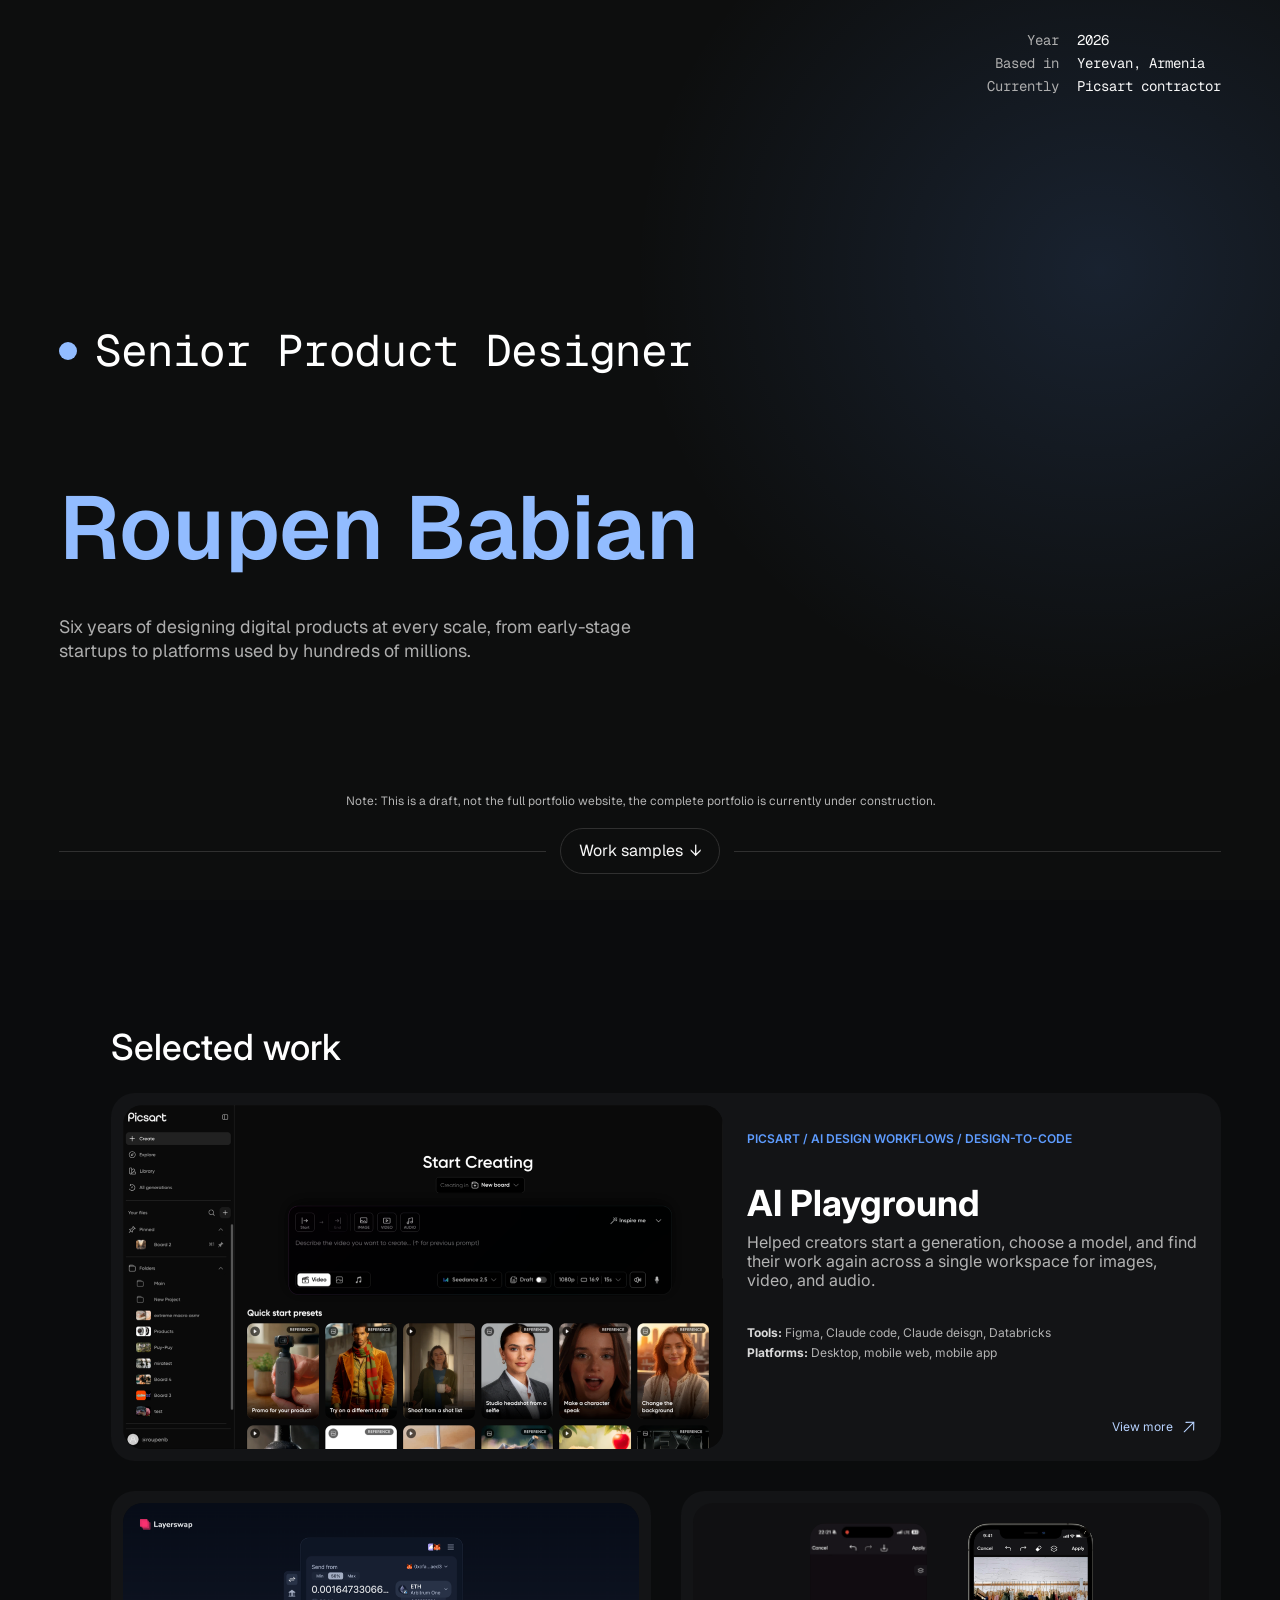
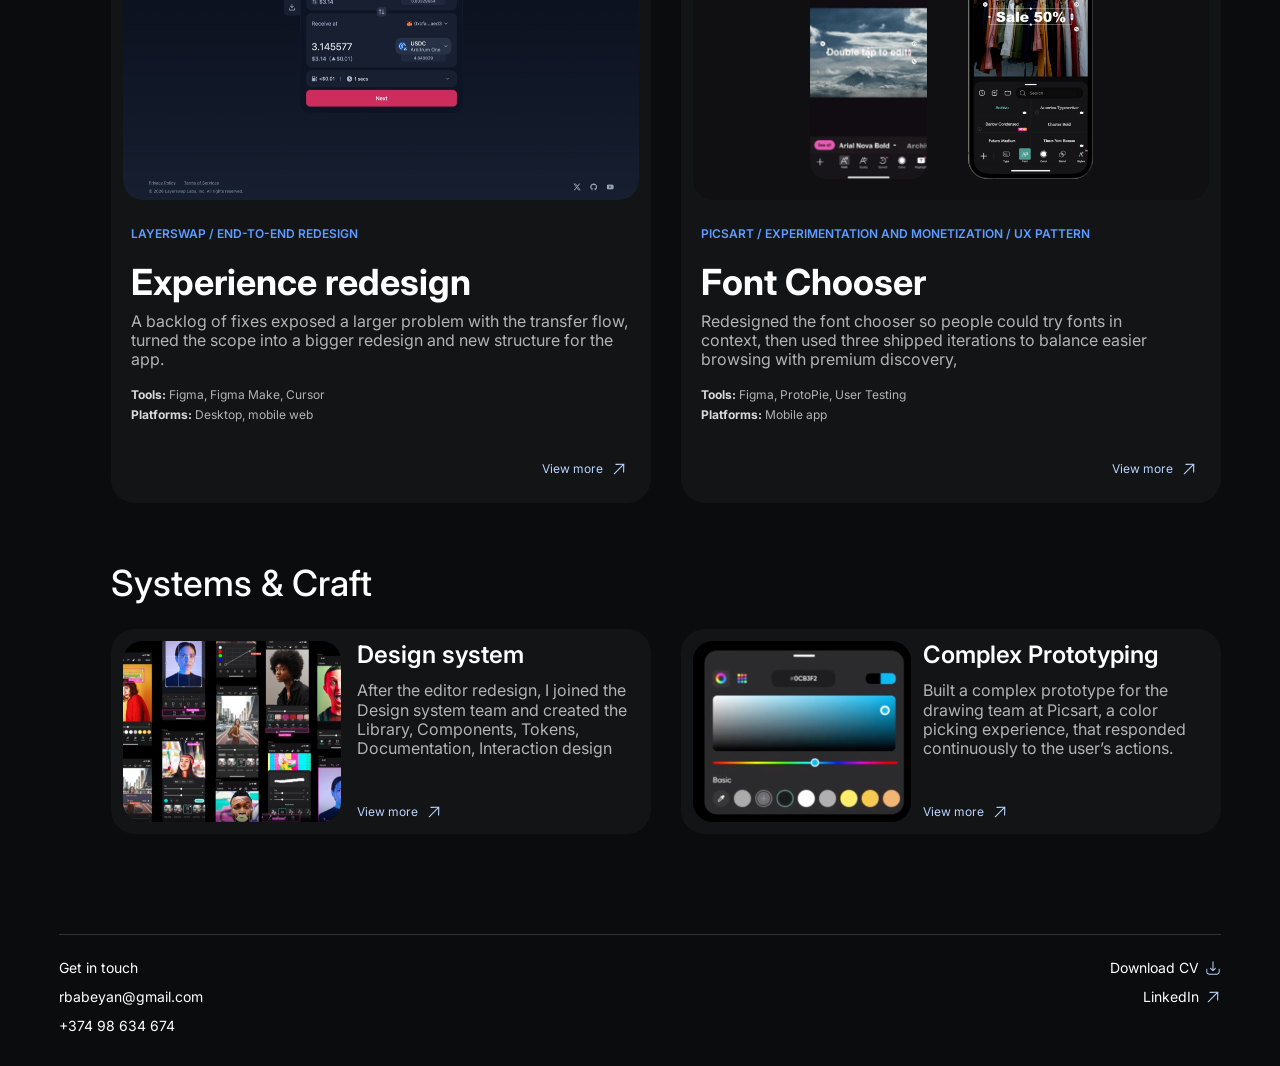
==== commit 82de09b3: "Publish updated portfolio website" ====
--- a/index.html
+++ b/index.html
@@ -1,3451 +1,219 @@
-<!DOCTYPE html>
+<!doctype html>
 <html lang="en">
 <head>
-<meta charset="UTF-8">
-<meta name="viewport" content="width=device-width, initial-scale=1.0">
-<title>Portfolio Presentation 2026 — Roupen Babian</title>
-<link rel="preconnect" href="https://fonts.googleapis.com">
-<link rel="preconnect" href="https://fonts.gstatic.com" crossorigin>
-<link href="https://fonts.googleapis.com/css2?family=Geist:wght@400;500;600;700&family=Geist+Mono:wght@400&display=swap" rel="stylesheet">
-<style>
-  :root {
-    --bg: #0D0B09;
-    --bg-2: #15110B;
-    --card: #1E1A14;
-    --card-2: #2A241C;
-    --ink: #F4ECD8;
-    --ink-soft: #A8A292;
-    --ink-muted: #6B6557;
-    --ink-faint: #44403A;
-    --accent: #E2724E;
-    --green: #A8C99A;
-    --red: #E27478;
-    --line: rgba(244, 236, 216, 0.08);
-    --line-strong: rgba(244, 236, 216, 0.16);
-    --sans: 'Geist', system-ui, sans-serif;
-    --mono: 'Geist Mono', ui-monospace, monospace;
-  }
-
-  * { box-sizing: border-box; margin: 0; padding: 0; }
-
-  html, body {
-    background: var(--bg);
-    color: var(--ink);
-    font-family: var(--sans);
-    -webkit-font-smoothing: antialiased;
-    -moz-osx-font-smoothing: grayscale;
-    /* No CSS scroll-snap: it traps the mouse wheel on full-height slides.
-       Free native scrolling instead; JS eases the nearest slide to center
-       after you stop (see script). */
-    scroll-behavior: smooth;
-    overflow-x: hidden;
-    overscroll-behavior-x: none;
-    scrollbar-width: none;       /* hide scrollbar (Firefox) */
-  }
-  html::-webkit-scrollbar, body::-webkit-scrollbar { width: 0; height: 0; display: none; }
-
-  body::before {
-    content: '';
-    position: fixed;
-    inset: 0;
-    background-image: url("data:image/svg+xml,%3Csvg xmlns='http://www.w3.org/2000/svg' width='200' height='200'%3E%3Cfilter id='n'%3E%3CfeTurbulence type='fractalNoise' baseFrequency='0.85' numOctaves='2'/%3E%3C/filter%3E%3Crect width='200' height='200' filter='url(%23n)' opacity='0.4'/%3E%3C/svg%3E");
-    opacity: 0.03;
-    pointer-events: none;
-    z-index: 1;
-    mix-blend-mode: overlay;
-  }
-
-  /* ─── SLIDE BASE ───────────────────────────── */
-  .slide {
-    width: 100vw;
-    height: 100vh;
-    position: relative;
-    padding: 72px 56px;
-    display: flex;
-    flex-direction: column;
-    justify-content: center;
-    overflow: hidden;
-    z-index: 2;
-  }
-
-  /* Stage = the bounded content area of every slide, between the top label and
-     the footer divider. overflow:hidden + JS scale-to-fit guarantee content can
-     never cross the divider, in any responsive state. Built at runtime (script). */
-  .slide-stage {
-    position: absolute;
-    left: 56px;
-    right: 56px;
-    top: 52px;
-    bottom: 56px;
-    display: flex;
-    flex-direction: column;
-    justify-content: center;
-    overflow: hidden;
-  }
-  .slide-stage-inner {
-    width: 100%;
-    transform-origin: center center;
-  }
-
-  .slide-top {
-    position: absolute;
-    top: 32px;
-    left: 56px;
-    right: 56px;
-    display: flex;
-    justify-content: space-between;
-    font-family: var(--mono);
-    font-size: 11px;
-    color: var(--ink-muted);
-    letter-spacing: 0.06em;
-  }
-  .slide-foot {
-    position: absolute;
-    bottom: 32px;
-    left: 56px;
-    right: 56px;
-    display: flex;
-    justify-content: space-between;
-    align-items: center;
-    font-family: var(--mono);
-    font-size: 10px;
-    color: var(--ink-faint);
-    letter-spacing: 0.06em;
-  }
-  .slide-foot .rule {
-    flex: 1;
-    height: 1px;
-    background: var(--line);
-    margin: 0 24px;
-  }
-
-  /* Eyebrow — used on most slides */
-  .eyebrow {
-    font-family: var(--mono);
-    font-size: 14px;
-    color: var(--accent);
-    letter-spacing: 0.08em;
-    margin-bottom: 32px;
-  }
-  .eyebrow.muted {
-    color: var(--ink-muted);
-  }
-
-  /* ─── COVER ────────────────────────────────── */
-  .cover {
-    align-items: flex-start;
-    justify-content: center;
-    padding-top: 18vh;
-    padding-bottom: 0;
-  }
-  .cover::after {
-    content: '';
-    position: absolute;
-    top: 0;
-    right: 0;
-    width: 50%;
-    height: 100%;
-    background: radial-gradient(circle at 70% 30%, rgba(226, 114, 78, 0.10), transparent 55%);
-    pointer-events: none;
-  }
-  .cover-tag {
-    font-family: var(--mono);
-    font-size: 12px;
-    color: var(--ink-muted);
-    letter-spacing: 0.08em;
-    margin-bottom: 56px;
-    display: flex;
-    align-items: center;
-    gap: 14px;
-  }
-  .cover-tag .dot {
-    width: 6px;
-    height: 6px;
-    border-radius: 50%;
-    background: var(--accent);
-  }
-  .cover h1 {
-    font-size: clamp(4rem, 11vw, 10rem);
-    line-height: 0.9;
-    font-weight: 600;
-    letter-spacing: -0.04em;
-    color: var(--ink);
-    margin-bottom: 32px;
-  }
-  .cover-bottom {
-    display: flex;
-    align-items: baseline;
-    justify-content: space-between;
-    gap: 64px;
-    width: 100%;
-  }
-  .cover .role {
-    font-size: clamp(1.1rem, 1.5vw, 1.35rem);
-    color: var(--ink-soft);
-    font-weight: 400;
-    max-width: 580px;
-    line-height: 1.5;
-    margin: 0;
-  }
-  .cover-meta-row {
-    position: absolute;
-    top: 32px;
-    right: 56px;
-    z-index: 3;
-    display: grid;
-    grid-template-columns: auto auto;
-    gap: 6px 24px;
-    align-items: baseline;
-    flex-shrink: 0;
-  }
-  .cover-meta-row .label {
-    font-family: var(--mono);
-    font-size: 10px;
-    color: var(--ink-faint);
-    letter-spacing: 0.08em;
-    text-align: right;
-  }
-  .cover-meta-row .value {
-    font-family: var(--mono);
-    font-size: 12px;
-    color: var(--ink-soft);
-  }
-  .cover-note {
-    position: absolute;
-    left: 50%;
-    bottom: 104px;
-    transform: translateX(-50%);
-    z-index: 3;
-    display: inline-flex;
-    align-items: center;
-    gap: 9px;
-    padding: 10px 16px;
-    border: 1px solid var(--line-strong);
-    border-radius: 100px;
-    font-family: var(--mono);
-    font-size: 11px;
-    letter-spacing: 0.03em;
-    line-height: 1.5;
-    color: var(--ink-muted);
-    text-align: center;
-    max-width: min(560px, calc(100% - 112px));
-  }
-  .cover-note .dot {
-    width: 6px; height: 6px;
-    border-radius: 50%;
-    background: var(--accent);
-    flex-shrink: 0;
-  }
-  .cover-note strong { color: var(--ink-soft); font-weight: 500; }
-
-  /* ─── INDEX ─────────────────────────────────── */
-  .index h2 {
-    font-size: clamp(2rem, 4vw, 3rem);
-    font-weight: 600;
-    letter-spacing: -0.025em;
-    margin-bottom: 64px;
-    line-height: 1;
-    color: var(--ink);
-  }
-  .index-list {
-    display: flex;
-    flex-direction: column;
-  }
-  .idx-row {
-    display: grid;
-    grid-template-columns: 48px 380px 1fr auto;
-    column-gap: 20px;
-    padding: 28px 0;
-    border-top: 1px solid var(--line);
-    align-items: center;
-    text-decoration: none;
-    color: inherit;
-    transition: background 0.2s;
-  }
-  .idx-row:last-child { border-bottom: 1px solid var(--line); }
-  .idx-row:hover {
-    background: rgba(244, 236, 216, 0.02);
-  }
-  .idx-row:hover .jump {
-    color: var(--ink);
-    border-color: var(--accent);
-    background: rgba(226, 114, 78, 0.08);
-  }
-  .idx-row .num {
-    font-family: var(--mono);
-    font-size: 12px;
-    color: var(--ink-muted);
-    letter-spacing: 0.06em;
-  }
-  .idx-row .name {
-    font-size: clamp(1.4rem, 2.4vw, 1.9rem);
-    color: var(--ink);
-    line-height: 1.1;
-    letter-spacing: -0.015em;
-    font-weight: 500;
-    padding-right: 32px;
-  }
-  .idx-row .desc {
-    font-size: 14px;
-    color: var(--ink-soft);
-    line-height: 1.5;
-  }
-  .idx-row .jump {
-    font-family: var(--mono);
-    font-size: 12px;
-    color: var(--accent);
-    letter-spacing: 0.06em;
-    padding: 6px 14px;
-    border: 1px solid var(--line-strong);
-    border-radius: 100px;
-    transition: color 0.2s, border-color 0.2s, background 0.2s;
-  }
-
-  /* ─── PROJECT TITLE ─────────────────────────── */
-  .ptitle {
-    justify-content: center;
-    padding-bottom: 0;
-  }
-  .ptitle .pseq {
-    font-family: var(--mono);
-    font-size: 14px;
-    color: var(--accent);
-    letter-spacing: 0.08em;
-    position: absolute;
-    top: 72px;
-    left: 56px;
-  }
-  .ptitle h2 {
-    font-size: clamp(2.75rem, 7.25vw, 6rem);
-    line-height: 0.95;
-    font-weight: 600;
-    letter-spacing: -0.03em;
-    margin-bottom: 40px;
-    color: var(--ink);
-  }
-  .ptitle .one-liner {
-    font-size: clamp(1.15rem, 1.7vw, 1.4rem);
-    color: var(--ink-soft);
-    max-width: 720px;
-    line-height: 1.5;
-    font-weight: 400;
-  }
-
-  /* ─── STATEMENT (Why I chose) ───────────────── */
-  .statement {
-    justify-content: center;
-  }
-  .statement .quote {
-    font-size: clamp(2rem, 4vw, 3.25rem);
-    line-height: 1.15;
-    letter-spacing: -0.02em;
-    color: var(--ink);
-    font-weight: 500;
-    margin-bottom: 72px;
-    max-width: 1100px;
-  }
-  .detail-row {
-    display: grid;
-    grid-template-columns: repeat(3, 1fr);
-    gap: 48px;
-    border-top: 1px solid var(--line-strong);
-    padding-top: 32px;
-    max-width: 1000px;
-  }
-  .detail {
-    display: flex;
-    flex-direction: column;
-    gap: 8px;
-  }
-  .detail .key {
-    font-family: var(--mono);
-    font-size: 10px;
-    color: var(--ink-muted);
-    letter-spacing: 0.08em;
-  }
-  .detail .val {
-    font-size: 15px;
-    color: var(--ink);
-    line-height: 1.4;
-    font-weight: 500;
-  }
-  /* Keep statement-scoped rules in sync */
-  .statement .detail-row { max-width: 1000px; }
-  .statement .detail-row,
-  .statement .detail,
-  .statement .detail .key,
-  .statement .detail .val { /* inherits from above */ }
-
-  /* ─── TWO COLUMN ─────────────────────────── */
-  .two-col {
-    display: grid;
-    grid-template-columns: 1fr 1.1fr;
-    gap: 80px;
-    align-items: center;
-  }
-  .two-col.flip { grid-template-columns: 1.1fr 1fr; }
-  .text-block h3 {
-    font-size: clamp(1.75rem, 3vw, 2.6rem);
-    line-height: 1.05;
-    font-weight: 600;
-    letter-spacing: -0.025em;
-    color: var(--ink);
-    margin-bottom: 32px;
-  }
-  .text-block .lead {
-    font-size: 15px;
-    color: var(--ink-soft);
-    line-height: 1.55;
-    max-width: 520px;
-    margin-bottom: 32px;
-  }
-
-  /* Numbered list */
-  .nlist {
-    list-style: none;
-  }
-  .nlist li {
-    display: grid;
-    grid-template-columns: 32px 1fr;
-    gap: 16px;
-    padding: 16px 0;
-    border-top: 1px solid var(--line);
-    align-items: baseline;
-  }
-  .nlist li:last-child { border-bottom: 1px solid var(--line); }
-  .nlist li .n {
-    font-family: var(--mono);
-    font-size: 11px;
-    color: var(--ink-muted);
-    letter-spacing: 0.06em;
-  }
-  .nlist li .t {
-    font-size: 16px;
-    color: var(--ink);
-    line-height: 1.4;
-    font-weight: 400;
-  }
-
-  /* ─── ROLE — Big direct statement ──────────── */
-  .role-slide {
-    justify-content: center;
-  }
-  .role-slide h2 {
-    font-size: clamp(2.75rem, 6.5vw, 5.5rem);
-    line-height: 0.95;
-    font-weight: 600;
-    letter-spacing: -0.035em;
-    color: var(--ink);
-    margin-bottom: 48px;
-  }
-  .role-slide .scope {
-    font-size: 17px;
-    color: var(--ink-soft);
-    max-width: 720px;
-    line-height: 1.6;
-  }
-
-  /* ─── BIG LIST (Problems, Highlights) ──────── */
-  .biglist-slide h3 {
-    font-size: clamp(1.75rem, 3vw, 2.6rem);
-    line-height: 1.05;
-    font-weight: 600;
-    letter-spacing: -0.025em;
-    color: var(--ink);
-    margin-bottom: 40px;
-  }
-  .biglist {
-    list-style: none;
-    max-width: 1100px;
-  }
-  .biglist li {
-    display: grid;
-    grid-template-columns: 80px 1fr;
-    gap: 32px;
-    padding: 22px 0;
-    border-top: 1px solid var(--line);
-    align-items: baseline;
-  }
-  .biglist li:last-child { border-bottom: 1px solid var(--line); }
-  .biglist li .n {
-    font-family: var(--mono);
-    font-size: 12px;
-    color: var(--ink-muted);
-    letter-spacing: 0.06em;
-  }
-  .biglist li .t {
-    font-size: 16px;
-    color: var(--ink);
-    line-height: 1.4;
-    letter-spacing: -0.01em;
-    font-weight: 500;
-  }
-
-  /* ─── PROCESS ──────────────────────────────── */
-  .process-slide h3 {
-    font-size: clamp(1.75rem, 3vw, 2.6rem);
-    line-height: 1.05;
-    font-weight: 600;
-    letter-spacing: -0.025em;
-    color: var(--ink);
-    margin-bottom: 40px;
-  }
-  /* New phase-based layout */
-  .process-phases {
-    display: grid;
-    grid-template-columns: repeat(3, 1fr);
-    gap: 40px;
-  }
-  .phase {
-    border-top: 1px solid var(--line-strong);
-    padding-top: 22px;
-  }
-  .phase-label {
-    font-family: var(--mono);
-    font-size: 12px;
-    color: var(--accent);
-    letter-spacing: 0.08em;
-    margin-bottom: 20px;
-  }
-  .phase-steps {
-    display: flex;
-    flex-direction: column;
-  }
-  .phase-step {
-    display: grid;
-    grid-template-columns: 36px 1fr;
-    gap: 16px;
-    align-items: baseline;
-    padding: 18px 0;
-    border-bottom: 1px solid var(--line);
-  }
-  .phase-step:last-child { border-bottom: none; }
-  .phase-step .ps-num {
-    font-family: var(--mono);
-    font-size: 11px;
-    color: var(--ink-muted);
-    letter-spacing: 0.06em;
-  }
-  .phase-step .ps-name {
-    font-size: clamp(1.1rem, 1.5vw, 1.4rem);
-    color: var(--ink);
-    line-height: 1.2;
-    font-weight: 500;
-    letter-spacing: -0.01em;
-  }
-  .phase-step.highlight .ps-num,
-  .phase-step.highlight .ps-name { color: var(--accent); }
-
-  /* legacy process-flow (kept for other slides still using it) */
-  .process-flow {
-    display: flex;
-    align-items: stretch;
-    gap: 0;
-    flex-wrap: wrap;
-    border-top: 1px solid var(--line-strong);
-    border-bottom: 1px solid var(--line-strong);
-  }
-  .process-step {
-    flex: 1;
-    min-width: 140px;
-    padding: 24px 20px;
-    border-right: 1px solid var(--line);
-    position: relative;
-  }
-  .process-step:last-child { border-right: none; }
-  /* compact: fit more steps on one row so every step stays equal width (no wrap).
-     Smaller text + word-wrap so longer labels stay inside their boxes. */
-  .process-flow.compact .process-step { min-width: 96px; padding: 22px 14px; }
-  .process-flow.compact .process-step .pt {
-    font-size: 0.9rem;
-    line-height: 1.3;
-    overflow-wrap: break-word;
-    word-break: break-word;
-  }
-  .process-step .pn {
-    font-family: var(--mono);
-    font-size: 11px;
-    color: var(--ink-muted);
-    letter-spacing: 0.08em;
-    margin-bottom: 12px;
-  }
-  .process-step .pt {
-    font-size: clamp(1rem, 1.4vw, 1.25rem);
-    color: var(--ink);
-    line-height: 1.2;
-    font-weight: 500;
-  }
-  .process-step.highlight .pn { color: var(--accent); }
-  .process-step.highlight {
-    background: rgba(226, 114, 78, 0.05);
-  }
-
-  .process-slide .note {
-    margin-top: 40px;
-    font-size: 15px;
-    color: var(--ink-soft);
-    max-width: 800px;
-    line-height: 1.55;
-  }
-
-  /* ─── RESULTS ──────────────────────────────── */
-  .results-slide h3 {
-    font-size: clamp(1.75rem, 3vw, 2.6rem);
-    line-height: 1.05;
-    font-weight: 600;
-    letter-spacing: -0.025em;
-    color: var(--ink);
-    margin-bottom: 40px;
-    max-width: 900px;
-  }
-  .stats {
-    display: grid;
-    grid-template-columns: repeat(auto-fit, minmax(220px, 1fr));
-    gap: 1px;
-    background: var(--line);
-    border: 1px solid var(--line);
-  }
-  .stat-card {
-    padding: 32px 28px;
-    background: var(--bg);
-  }
-  .stat-card .v {
-    font-family: var(--mono);
-    font-size: clamp(2.25rem, 4.5vw, 3.5rem);
-    line-height: 1;
-    font-weight: 400;
-    letter-spacing: -0.02em;
-    color: var(--ink);
-    margin-bottom: 18px;
-  }
-  .stat-card .v.up { color: var(--green); }
-  .stat-card .v.down { color: var(--red); }
-  .stat-card .v .sym {
-    font-size: 0.6em;
-    margin-right: 4px;
-    opacity: 0.7;
-  }
-  .stat-card .l {
-    font-family: var(--mono);
-    font-size: 11px;
-    color: var(--ink-muted);
-    letter-spacing: 0.06em;
-    line-height: 1.5;
-  }
-  .stat-card .l strong {
-    color: var(--ink-soft);
-    font-weight: 500;
-  }
-
-  /* ─── ITERATION RESULTS (one row per iteration) ─ */
-  .iter-stack { display: flex; flex-direction: column; }
-  .iter-row {
-    display: grid;
-    grid-template-columns: 240px 1fr;
-    gap: 36px;
-    align-items: center;
-    padding: 26px 0;
-    border-top: 1px solid var(--line-strong);
-  }
-  .iter-row:last-child { border-bottom: 1px solid var(--line-strong); }
-  .iter-row .iter-tag {
-    font-family: var(--mono);
-    font-size: 12px;
-    color: var(--accent);
-    letter-spacing: 0.08em;
-    margin-bottom: 10px;
-  }
-  .iter-row .iter-desc {
-    font-size: 14px;
-    color: var(--ink-soft);
-    line-height: 1.4;
-  }
-  .iter-row .iter-stats {
-    display: flex;
-    flex-wrap: wrap;
-    gap: 40px;
-  }
-  .iter-stat .v {
-    font-family: var(--mono);
-    font-size: clamp(1.5rem, 2.4vw, 2.1rem);
-    line-height: 1;
-    letter-spacing: -0.02em;
-    color: var(--ink);
-  }
-  .iter-stat .v.up { color: var(--green); }
-  .iter-stat .v.down { color: var(--red); }
-  .iter-stat .v .sym { font-size: 0.6em; margin-right: 3px; opacity: 0.7; }
-  .iter-stat .l {
-    font-family: var(--mono);
-    font-size: 10px;
-    color: var(--ink-muted);
-    letter-spacing: 0.06em;
-    line-height: 1.4;
-    margin-top: 8px;
-  }
-
-  /* ─── PROTOTYPE BUTTON ─────────────────────── */
-  .proto-btn {
-    display: inline-flex;
-    align-items: center;
-    gap: 9px;
-    margin-top: 32px;
-    padding: 12px 22px;
-    background: var(--accent);
-    color: var(--bg);
-    font-family: var(--mono);
-    font-size: 12px;
-    letter-spacing: 0.06em;
-    text-transform: uppercase;
-    font-weight: 600;
-    text-decoration: none;
-    border-radius: 100px;
-    transition: transform 0.15s, box-shadow 0.15s;
-  }
-  .proto-btn:hover {
-    transform: translateY(-2px);
-    box-shadow: 0 12px 28px rgba(226, 114, 78, 0.35);
-  }
-  .proto-btn span { font-size: 15px; line-height: 1; }
-
-  /* ─── VIDEO LINK THUMBNAIL ─────────────────── */
-  .video-link {
-    position: relative;
-    display: block;
-    max-width: 880px;
-    width: 100%;
-    margin: 0 auto;
-    border-radius: 14px;
-    overflow: hidden;
-    box-shadow: 0 24px 56px rgba(0, 0, 0, 0.5);
-    cursor: pointer;
-    transition: transform 0.2s, box-shadow 0.2s;
-  }
-  .video-link img { display: block; width: 100%; height: auto; }
-  .video-link:hover { transform: translateY(-3px); box-shadow: 0 34px 72px rgba(0, 0, 0, 0.6); }
-  .video-link::after {
-    content: '▶';
-    position: absolute;
-    top: 50%;
-    left: 50%;
-    transform: translate(-50%, -50%);
-    width: 58px;
-    height: 58px;
-    border-radius: 50%;
-    background: rgba(8, 6, 4, 0.55);
-    backdrop-filter: blur(6px);
-    -webkit-backdrop-filter: blur(6px);
-    border: 1px solid rgba(244, 236, 216, 0.4);
-    color: #fff;
-    font-size: 20px;
-    padding-left: 4px;
-    display: flex;
-    align-items: center;
-    justify-content: center;
-    transition: background 0.2s;
-    pointer-events: none;
-  }
-  .video-link:hover::after { background: var(--accent); border-color: var(--accent); }
-
-  /* ─── HERO STAT ──────────────────────────── */
-  .hero-stat {
-    align-items: center;
-    text-align: center;
-  }
-  .hero-stat h3 {
-    font-size: clamp(1.25rem, 1.8vw, 1.5rem);
-    line-height: 1.4;
-    color: var(--ink-soft);
-    max-width: 720px;
-    margin-bottom: 56px;
-    font-weight: 400;
-  }
-  .hero-stat .mega {
-    font-family: var(--mono);
-    font-size: clamp(7rem, 20vw, 17rem);
-    line-height: 0.85;
-    font-weight: 400;
-    letter-spacing: -0.05em;
-    color: var(--accent);
-    margin-bottom: 32px;
-  }
-  .hero-stat .mega .sym {
-    font-size: 0.5em;
-    vertical-align: 0.5em;
-    margin-right: 0.05em;
-    opacity: 0.7;
-  }
-  .hero-stat .mega-label {
-    font-size: 16px;
-    color: var(--ink-soft);
-  }
-
-  /* ─── HIGHLIGHTS ───────────────────────────── */
-  .highlights-slide {
-    justify-content: center;
-  }
-  .highlights-slide .pull {
-    font-size: clamp(2rem, 4vw, 3.25rem);
-    line-height: 1.2;
-    color: var(--ink);
-    font-weight: 500;
-    letter-spacing: -0.02em;
-    max-width: 1100px;
-  }
-  .highlights-slide .tags {
-    display: flex;
-    flex-wrap: wrap;
-    gap: 8px;
-    margin-top: 56px;
-  }
-  .highlights-slide .tags .tag {
-    font-family: var(--mono);
-    font-size: 11px;
-    letter-spacing: 0.06em;
-    padding: 8px 14px;
-    border: 1px solid var(--line-strong);
-    border-radius: 100px;
-    color: var(--ink-soft);
-  }
-
-  /* Reusable pill tags (same look as highlight tags) */
-  .pill-row { display: flex; flex-wrap: wrap; gap: 8px; }
-  .pill-row .pill {
-    font-family: var(--mono);
-    font-size: 11px;
-    letter-spacing: 0.06em;
-    padding: 8px 14px;
-    border: 1px solid var(--line-strong);
-    border-radius: 100px;
-    color: var(--ink-soft);
-  }
-  /* Inline stat row (large mono accent number, muted label below) */
-  .ds-stats {
-    display: grid;
-    grid-template-columns: repeat(3, 1fr);
-    gap: 24px;
-    width: 100%;
-  }
-  .ds-stat .v {
-    font-family: var(--mono);
-    font-size: clamp(3rem, 6.5vw, 5.5rem);
-    line-height: 1;
-    letter-spacing: -0.02em;
-    color: var(--accent);
-  }
-  .ds-stat .l {
-    font-family: var(--mono);
-    font-size: 13px;
-    color: var(--ink-muted);
-    letter-spacing: 0.06em;
-    margin-top: 12px;
-  }
-
-  /* ─── LEARNINGS ────────────────────────────── */
-  .learnings-slide h3 {
-    font-size: clamp(1.75rem, 3vw, 2.6rem);
-    line-height: 1.05;
-    font-weight: 600;
-    letter-spacing: -0.025em;
-    color: var(--ink);
-    margin-bottom: 40px;
-  }
-  .learn-cards {
-    display: grid;
-    grid-template-columns: repeat(3, 1fr);
-    gap: 24px;
-  }
-  .learn-card {
-    background: var(--card);
-    border: 1px solid var(--line);
-    border-radius: 12px;
-    padding: 32px 28px;
-    display: flex;
-    flex-direction: column;
-    min-height: 260px;
-    transition: transform 0.3s, border-color 0.3s;
-  }
-  .learn-card:hover {
-    transform: translateY(-4px);
-    border-color: var(--line-strong);
-  }
-  .learn-card .lk {
-    font-family: var(--mono);
-    font-size: 11px;
-    color: var(--ink-muted);
-    letter-spacing: 0.08em;
-    margin-bottom: 32px;
-  }
-  .learn-card .ln {
-    font-family: var(--mono);
-    font-size: 32px;
-    color: var(--accent);
-    line-height: 1;
-    margin-bottom: 24px;
-    font-weight: 400;
-  }
-  .learn-card .lt {
-    font-size: clamp(1.15rem, 1.8vw, 1.5rem);
-    color: var(--ink);
-    line-height: 1.3;
-    letter-spacing: -0.01em;
-    flex: 1;
-    font-weight: 500;
-  }
-
-  /* ─── PHONE MOCKUP ─────────────────────────── */
-  .phone {
-    width: auto;
-    max-width: min(320px, 38vw);
-    max-height: clamp(260px, calc(100vh - 220px), 560px);
-    aspect-ratio: 9/19.5;
-    background: #050403;
-    border-radius: 42px;
-    padding: 8px;
-    margin: 0 auto;
-    border: 1.5px solid rgba(255,255,255,0.08);
-    box-shadow: 0 40px 80px rgba(0,0,0,0.5);
-  }
-  .phone .screen {
-    width: 100%;
-    height: 100%;
-    background: #000;
-    border-radius: 34px;
-    overflow: hidden;
-    position: relative;
-    display: flex;
-    flex-direction: column;
-  }
-  .phone .notch {
-    position: absolute;
-    top: 8px;
-    left: 50%;
-    transform: translateX(-50%);
-    width: 100px;
-    height: 24px;
-    background: #000;
-    border-radius: 100px;
-    z-index: 10;
-  }
-  .phone .topbar {
-    display: flex;
-    justify-content: space-between;
-    padding: 14px 22px 8px;
-    font-size: 10px;
-    color: var(--ink);
-    font-weight: 500;
-    margin-top: 28px;
-  }
-  .phone .tools {
-    display: flex;
-    justify-content: space-between;
-    align-items: center;
-    padding: 8px 18px;
-    font-size: 11px;
-    color: var(--ink);
-  }
-  .phone .tools .icons {
-    display: flex;
-    gap: 14px;
-    color: var(--ink-soft);
-    font-size: 13px;
-  }
-  .phone .canvas {
-    flex: 1;
-    margin: 8px;
-    border-radius: 14px;
-    position: relative;
-    display: flex;
-    align-items: center;
-    justify-content: center;
-    color: white;
-    font-size: 14px;
-    font-weight: 600;
-  }
-  .phone .canvas.linen { background: linear-gradient(135deg, #ECE4D8, #C9BBA6); color: #1a1a1a; }
-
-  .font-area {
-    background: rgba(15,11,7,0.95);
-    padding: 10px;
-    margin: 0 8px 8px;
-    border-radius: 14px;
-  }
-  .font-search {
-    display: flex;
-    align-items: center;
-    gap: 8px;
-    background: var(--card-2);
-    padding: 6px 10px;
-    border-radius: 8px;
-    font-size: 10px;
-    color: var(--ink-muted);
-    margin-bottom: 8px;
-  }
-  .font-grid {
-    display: grid;
-    grid-template-columns: 1fr 1fr;
-    gap: 6px;
-  }
-  .font-card {
-    background: var(--card-2);
-    border-radius: 8px;
-    padding: 10px 8px;
-    font-size: 12px;
-    color: var(--ink);
-    text-align: center;
-    font-weight: 500;
-    position: relative;
-  }
-  .font-card.archivo { font-weight: 700; color: var(--accent); }
-  .font-card.typewriter { font-family: var(--mono); font-size: 10px; }
-  .font-card.barlow { font-weight: 800; }
-  .font-card.charter { font-family: Georgia, serif; }
-  .font-card.futura { letter-spacing: 0.05em; }
-  .font-card.times { font-family: 'Times New Roman', serif; }
-  .font-card .new-badge {
-    position: absolute;
-    bottom: 2px; right: 4px;
-    background: var(--accent);
-    color: white;
-    font-family: var(--mono);
-    font-size: 7px;
-    padding: 1px 4px;
-    border-radius: 3px;
-    letter-spacing: 0.05em;
-  }
-  .phone-tabs {
-    display: flex;
-    justify-content: space-around;
-    padding: 10px 12px 6px;
-    border-top: 1px solid var(--line);
-    background: rgba(0,0,0,0.5);
-  }
-  .phone-tabs .tab {
-    display: flex;
-    flex-direction: column;
-    align-items: center;
-    gap: 3px;
-    font-size: 8px;
-    color: var(--ink-muted);
-  }
-  .phone-tabs .tab.active { color: var(--accent); }
-  .phone-tabs .tab .ic {
-    width: 24px; height: 24px;
-    background: var(--card);
-    border-radius: 6px;
-    display: flex; align-items: center; justify-content: center;
-    font-size: 11px;
-    margin-bottom: 2px;
-  }
-  .phone-tabs .tab.active .ic {
-    background: var(--accent);
-    color: white;
-  }
-
-  .color-area {
-    background: rgba(15,11,7,0.95);
-    padding: 10px;
-    margin: 0 8px 8px;
-    border-radius: 14px;
-  }
-  .color-spectrum {
-    height: 22px;
-    background: linear-gradient(90deg, #FF0000, #FFFF00, #00FF00, #00FFFF, #0000FF, #FF00FF, #FF0000);
-    border-radius: 100px;
-    margin-bottom: 10px;
-    position: relative;
-  }
-  .color-spectrum::after {
-    content: '';
-    position: absolute;
-    top: -3px; bottom: -3px;
-    left: 60%;
-    width: 5px;
-    background: white;
-    border-radius: 100px;
-    box-shadow: 0 0 0 2px rgba(0,0,0,0.4);
-  }
-  .color-swatches {
-    display: flex; gap: 7px; overflow-x: auto; margin-bottom: 8px;
-  }
-  .color-sw {
-    width: 24px; height: 24px;
-    border-radius: 50%;
-    flex-shrink: 0;
-    border: 2px solid transparent;
-  }
-  .color-sw.active { border-color: white; }
-  .color-types {
-    display: flex; justify-content: center; gap: 16px;
-    font-size: 10px;
-    margin-top: 4px;
-  }
-  .color-types span { color: var(--ink-muted); }
-  .color-types .active { color: var(--ink); border-bottom: 1px solid var(--accent); padding-bottom: 2px; }
-
-  /* ─── LAYERSWAP SLIDER ─────────────────────── */
-  .ls-wrap {
-    position: relative;
-    width: 100%;
-    max-width: 640px;
-    margin: 0 auto;
-    border-radius: 14px;
-    overflow: hidden;
-    background: #000;
-    box-shadow: 0 30px 80px rgba(0,0,0,0.5);
-    user-select: none;
-    border: 1px solid var(--line);
-  }
-  .ls-frame {
-    position: relative;
-    aspect-ratio: 5 / 4;
-    overflow: hidden;
-  }
-  .ls-layer {
-    position: absolute;
-    inset: 0;
-    background: #0A0908;
-    padding: 22px;
-    display: flex;
-    flex-direction: column;
-  }
-  .ls-layer.after { clip-path: inset(0 0 0 50%); }
-  .ls-chrome {
-    display: flex;
-    align-items: center;
-    gap: 6px;
-    padding-bottom: 14px;
-    border-bottom: 1px solid var(--line);
-    margin-bottom: 14px;
-  }
-  .ls-chrome .d { width: 8px; height: 8px; border-radius: 50%; background: rgba(255,255,255,0.12); }
-  .ls-chrome .u { flex: 1; text-align: center; font-family: var(--mono); font-size: 10px; color: var(--ink-muted); }
-  .ls-old {
-    flex: 1;
-    background: var(--card);
-    border: 1px solid var(--line);
-    border-radius: 8px;
-    padding: 12px;
-  }
-  .ls-new { flex: 1; }
-  .ls-old .ttl, .ls-new .ttl {
-    font-size: 16px;
-    font-weight: 600;
-    color: var(--ink);
-    margin-bottom: 10px;
-    letter-spacing: -0.01em;
-  }
-  .ls-fld {
-    background: var(--card-2);
-    padding: 7px 10px;
-    border-radius: 5px;
-    margin-bottom: 4px;
-    display: flex;
-    justify-content: space-between;
-    font-size: 10px;
-  }
-  .ls-fld .k {
-    font-family: var(--mono);
-    letter-spacing: 0.06em;
-    color: var(--ink-muted);
-    font-size: 9px;
-  }
-  .ls-fld .v { color: var(--ink); }
-  .ls-cta {
-    background: rgba(255,255,255,0.08);
-    border: 1px solid var(--line);
-    color: var(--ink);
-    width: 100%;
-    padding: 8px;
-    border-radius: 5px;
-    font-family: var(--mono);
-    font-size: 10px;
-    letter-spacing: 0.06em;
-    margin-top: 6px;
-  }
-  .ls-tbox {
-    background: var(--card);
-    border-radius: 10px;
-    padding: 14px;
-    margin-bottom: 6px;
-  }
-  .ls-tbox .lbl {
-    display: flex;
-    justify-content: space-between;
-    font-family: var(--mono);
-    font-size: 9px;
-    color: var(--ink-muted);
-    letter-spacing: 0.08em;
-    margin-bottom: 10px;
-  }
-  .ls-tbox .lbl .bal { letter-spacing: 0; color: var(--ink-soft); }
-  .ls-tbox .mn {
-    display: flex; justify-content: space-between; align-items: center;
-    margin-bottom: 10px;
-  }
-  .ls-tbox .amt { font-family: var(--mono); font-size: 22px; color: var(--ink); font-weight: 400; }
-  .ls-tbox .usd { font-family: var(--mono); font-size: 10px; color: var(--ink-muted); margin-top: 2px; }
-  .ls-tbox .pill {
-    background: var(--bg-2);
-    border: 1px solid var(--line);
-    border-radius: 100px;
-    padding: 4px 12px 4px 4px;
-    display: flex; align-items: center; gap: 6px;
-    font-size: 11px; color: var(--ink);
-  }
-  .ls-tbox .pill .c {
-    width: 20px; height: 20px;
-    border-radius: 50%;
-    background: linear-gradient(135deg, #627EEA, #5071D6);
-    display: flex; align-items: center; justify-content: center;
-    font-family: var(--mono); font-size: 9px; color: white; font-weight: 600;
-  }
-  .ls-tbox .qk { display: flex; gap: 4px; }
-  .ls-tbox .qk .qb {
-    flex: 1;
-    background: rgba(244,236,216,0.04);
-    border: 1px solid var(--line);
-    color: var(--ink-soft);
-    font-family: var(--mono); font-size: 9px;
-    padding: 4px; border-radius: 4px;
-    text-align: center;
-  }
-  .ls-swap { text-align: center; color: var(--ink-muted); font-size: 12px; margin: -2px 0; }
-  .ls-final {
-    background: var(--accent);
-    color: white;
-    border: none;
-    width: 100%;
-    padding: 9px;
-    border-radius: 7px;
-    font-family: var(--mono); font-size: 10px;
-    letter-spacing: 0.08em;
-    font-weight: 500;
-    margin-top: 6px;
-  }
-  .ls-handle {
-    position: absolute;
-    top: 0; bottom: 0; left: 50%;
-    width: 2px;
-    background: var(--ink);
-    transform: translateX(-1px);
-    z-index: 5;
-    box-shadow: 0 0 12px rgba(244,236,216,0.4);
-  }
-  .ls-handle-dot {
-    position: absolute;
-    top: 50%; left: 50%;
-    transform: translate(-50%, -50%);
-    width: 36px; height: 36px;
-    background: var(--ink);
-    border-radius: 50%;
-    color: var(--bg);
-    display: flex; align-items: center; justify-content: center;
-    font-size: 14px; font-weight: 600;
-    box-shadow: 0 4px 16px rgba(0,0,0,0.5);
-  }
-  .ls-label {
-    position: absolute;
-    top: 16px;
-    font-family: var(--mono);
-    font-size: 9px;
-    letter-spacing: 0.1em;
-    padding: 4px 10px;
-    border-radius: 100px;
-    z-index: 6;
-    backdrop-filter: blur(6px);
-    transition: opacity 0.3s;
-  }
-  .ls-label.before {
-    left: 16px;
-    background: rgba(244,236,216,0.08);
-    color: var(--ink-soft);
-    border: 1px solid rgba(244,236,216,0.18);
-  }
-  .ls-label.after {
-    right: 16px;
-    background: rgba(226,114,78,0.14);
-    color: var(--accent);
-    border: 1px solid rgba(226,114,78,0.35);
-  }
-
-  /* ─── DS GRID ──────────────────────────────── */
-  .ds-grid {
-    display: grid;
-    grid-template-columns: repeat(3, 1fr);
-    gap: 16px;
-  }
-  .ds-card {
-    background: var(--card);
-    border: 1px solid var(--line);
-    border-radius: 12px;
-    padding: 22px;
-    aspect-ratio: 4/3;
-    display: flex;
-    flex-direction: column;
-    justify-content: space-between;
-  }
-  .ds-card .ds-top {
-    display: flex; justify-content: space-between; align-items: baseline;
-  }
-  .ds-card .tag {
-    font-family: var(--mono);
-    font-size: 10px;
-    letter-spacing: 0.08em;
-    color: var(--ink-muted);
-  }
-  .ds-card .count {
-    font-family: var(--mono);
-    font-size: 10px;
-    color: var(--ink-soft);
-  }
-  .ds-card .name {
-    color: var(--ink);
-    font-size: 18px;
-    line-height: 1;
-    letter-spacing: -0.01em;
-    font-weight: 600;
-  }
-  .ds-card .preview {
-    display: flex;
-    align-items: center;
-    justify-content: center;
-    flex: 1;
-    padding: 16px 0;
-  }
-  .ds-card .preview .swatches { display: flex; gap: 6px; }
-  .ds-card .preview .sw {
-    width: 30px; height: 30px;
-    border-radius: 50%;
-  }
-  .ds-card .preview .btn-pv {
-    background: var(--accent);
-    color: white;
-    padding: 7px 16px;
-    border-radius: 7px;
-    font-size: 12px;
-    font-weight: 500;
-  }
-  .ds-card .preview .input-pv {
-    width: 70%;
-    background: var(--bg);
-    border: 1px solid var(--line);
-    border-radius: 5px;
-    padding: 6px 10px;
-    color: var(--ink-muted);
-    font-size: 11px;
-  }
-  .ds-card .preview .type-pv {
-    text-align: center;
-  }
-  .ds-card .preview .type-pv .aa {
-    font-size: 44px;
-    color: var(--ink);
-    line-height: 1;
-    font-weight: 600;
-    letter-spacing: -0.02em;
-  }
-  .ds-card .preview .icons-pv {
-    display: flex; gap: 16px; color: var(--ink); font-size: 26px;
-  }
-  /* foundation-card previews */
-  .ds-card .preview .sw.light { background: var(--ink); }
-  .ds-card .preview .sw.dark { background: var(--bg); border: 1px solid var(--line-strong); }
-  .ds-card .preview .radii { display: flex; gap: 8px; }
-  .ds-card .preview .radii span {
-    width: 34px; height: 34px;
-    background: rgba(244, 236, 216, 0.06);
-    border: 1px solid var(--line-strong);
-  }
-  .ds-card .preview .devices { display: flex; gap: 12px; align-items: flex-end; }
-  .ds-card .preview .devices i {
-    display: block;
-    border: 1.5px solid var(--ink-soft);
-    border-radius: 4px;
-  }
-  .ds-card .preview .devices .ph { width: 28px; height: 52px; }
-  .ds-card .preview .devices .dt { width: 68px; height: 44px; }
-  .ds-card .preview .ease svg { display: block; }
-  .ds-card .preview .ease path { fill: none; stroke: var(--accent); stroke-width: 2.5; stroke-linecap: round; }
-
-  /* ─── WEBINAR CARD ─────────────────────────── */
-  .webinar {
-    background: var(--card);
-    border: 1px solid var(--line);
-    border-radius: 14px;
-    padding: 28px;
-    display: grid;
-    grid-template-columns: 240px 1fr;
-    gap: 32px;
-    align-items: center;
-    max-width: 900px;
-    margin-top: 40px;
-  }
-  .webinar .thumb {
-    aspect-ratio: 16/9;
-    background: linear-gradient(135deg, #2A241C, #1E1A14);
-    border: 1px solid var(--line);
-    border-radius: 10px;
-    display: flex;
-    flex-direction: column;
-    align-items: center;
-    justify-content: center;
-    position: relative;
-    overflow: hidden;
-  }
-  .webinar .thumb .pbadge {
-    background: var(--accent);
-    color: white;
-    padding: 3px 10px;
-    border-radius: 4px;
-    font-family: var(--mono);
-    font-size: 8px;
-    letter-spacing: 0.1em;
-    margin-bottom: 10px;
-  }
-  .webinar .thumb .titlebit {
-    font-size: 13px;
-    color: var(--ink);
-    text-align: center;
-    line-height: 1.3;
-    font-weight: 500;
-  }
-  .webinar .thumb .duration {
-    position: absolute; bottom: 8px; right: 8px;
-    background: rgba(0,0,0,0.7);
-    color: white;
-    font-family: var(--mono);
-    font-size: 9px;
-    padding: 2px 6px;
-    border-radius: 3px;
-  }
-  .webinar .info h4 {
-    font-size: 20px;
-    color: var(--ink);
-    margin-bottom: 12px;
-    line-height: 1.25;
-    letter-spacing: -0.015em;
-    font-weight: 600;
-  }
-  .webinar .info .meta {
-    font-family: var(--mono);
-    font-size: 11px;
-    color: var(--ink-muted);
-    letter-spacing: 0.06em;
-  }
-
-  /* ─── OUTCOME ──────────────────────────────── */
-  .outcome-slide {
-    text-align: center;
-    align-items: center;
-    justify-content: center;
-  }
-  .outcome-slide .statement {
-    font-size: clamp(2.25rem, 4.5vw, 3.5rem);
-    line-height: 1.15;
-    letter-spacing: -0.025em;
-    color: var(--ink);
-    font-weight: 500;
-    max-width: 1000px;
-    margin: 0 auto 56px;
-  }
-  .outcome-slide .pills {
-    display: flex; justify-content: center; gap: 10px; flex-wrap: wrap;
-  }
-  .outcome-slide .pill {
-    padding: 10px 18px;
-    border: 1px solid var(--line-strong);
-    border-radius: 100px;
-    font-family: var(--mono);
-    font-size: 11px;
-    color: var(--ink-soft);
-    letter-spacing: 0.06em;
-    background: var(--bg-2);
-  }
-  .outcome-slide .pill .gd {
-    color: var(--green);
-    margin-right: 6px;
-  }
-
-  /* ─── CLOSING ──────────────────────────────── */
-  .closing {
-    align-items: center;
-    text-align: center;
-  }
-  .closing h2 {
-    font-size: clamp(4rem, 10.5vw, 8.5rem);
-    line-height: 0.95;
-    font-weight: 600;
-    letter-spacing: -0.04em;
-    color: var(--ink);
-    margin-bottom: 64px;
-  }
-  .closing .contact {
-    border-top: 1px solid var(--line-strong);
-    padding-top: 32px;
-    max-width: 600px;
-    margin: 0 auto;
-  }
-  .closing .contact .role {
-    font-size: 17px;
-    color: var(--ink-soft);
-    margin-bottom: 24px;
-  }
-  .closing .contact a {
-    color: var(--ink);
-    text-decoration: none;
-    border-bottom: 1px solid var(--line-strong);
-    padding-bottom: 2px;
-    font-family: var(--mono);
-    font-size: 14px;
-    margin: 0 12px;
-    transition: color 0.15s, border-color 0.15s;
-  }
-  .closing .contact a:hover { color: var(--accent); border-color: var(--accent); }
-
-  /* ─── CONTROLS ─────────────────────────────── */
-  .controls {
-    position: fixed;
-    bottom: 24px;
-    left: 50%;
-    transform: translateX(-50%);
-    z-index: 100;
-    display: flex;
-    gap: 4px;
-    align-items: center;
-    background: rgba(15, 11, 7, 0.85);
-    backdrop-filter: blur(20px);
-    -webkit-backdrop-filter: blur(20px);
-    border: 1px solid var(--line-strong);
-    border-radius: 100px;
-    padding: 6px 8px;
-  }
-  .controls .counter {
-    font-family: var(--mono);
-    font-size: 11px;
-    color: var(--ink-soft);
-    letter-spacing: 0.06em;
-    margin: 0 8px;
-  }
-  .controls .counter span { color: var(--ink); }
-  .controls .counter .cur-input {
-    width: 2.4em;
-    font: inherit;
-    font-family: var(--mono);
-    color: var(--ink);
-    text-align: center;
-    background: transparent;
-    border: none;
-    border-radius: 6px;
-    padding: 3px 2px;
-    margin-right: 1px;
-    -moz-appearance: textfield;
-    appearance: textfield;
-    transition: background 0.15s;
-  }
-  .controls .counter .cur-input::-webkit-outer-spin-button,
-  .controls .counter .cur-input::-webkit-inner-spin-button { -webkit-appearance: none; margin: 0; }
-  .controls .counter .cur-input:hover { background: rgba(244, 236, 216, 0.08); }
-  .controls .counter .cur-input:focus { outline: none; background: rgba(244, 236, 216, 0.14); }
-  .controls button {
-    background: rgba(244, 236, 216, 0.06);
-    border: 1px solid var(--line);
-    color: var(--ink);
-    width: 30px;
-    height: 30px;
-    border-radius: 50%;
-    cursor: pointer;
-    font-size: 14px;
-    display: flex; align-items: center; justify-content: center;
-    transition: background 0.15s;
-  }
-  .controls button:hover { background: rgba(244, 236, 216, 0.12); }
-
-  /* slide-in animation */
-  .slide.in .text-block > *,
-  .slide.in .nlist li,
-  .slide.in .biglist li,
-  .slide.in .stat-card,
-  .slide.in .process-step,
-  .slide.in .learn-card,
-  .slide.in .ds-card,
-  .slide.in .idx-row {
-    animation: rise 0.7s cubic-bezier(0.2, 0.8, 0.2, 1) both;
-  }
-  .slide.in .nlist li:nth-child(1),
-  .slide.in .biglist li:nth-child(1),
-  .slide.in .stat-card:nth-child(1),
-  .slide.in .process-step:nth-child(1),
-  .slide.in .learn-card:nth-child(1),
-  .slide.in .ds-card:nth-child(1),
-  .slide.in .idx-row:nth-child(1) { animation-delay: 0.05s; }
-  .slide.in .nlist li:nth-child(2),
-  .slide.in .biglist li:nth-child(2),
-  .slide.in .stat-card:nth-child(2),
-  .slide.in .process-step:nth-child(2),
-  .slide.in .learn-card:nth-child(2),
-  .slide.in .ds-card:nth-child(2),
-  .slide.in .idx-row:nth-child(2) { animation-delay: 0.12s; }
-  .slide.in .nlist li:nth-child(3),
-  .slide.in .biglist li:nth-child(3),
-  .slide.in .stat-card:nth-child(3),
-  .slide.in .process-step:nth-child(3),
-  .slide.in .learn-card:nth-child(3),
-  .slide.in .ds-card:nth-child(3),
-  .slide.in .idx-row:nth-child(3) { animation-delay: 0.19s; }
-  .slide.in .nlist li:nth-child(4),
-  .slide.in .biglist li:nth-child(4),
-  .slide.in .stat-card:nth-child(4),
-  .slide.in .process-step:nth-child(4),
-  .slide.in .ds-card:nth-child(4),
-  .slide.in .idx-row:nth-child(4) { animation-delay: 0.26s; }
-  .slide.in .nlist li:nth-child(5),
-  .slide.in .biglist li:nth-child(5),
-  .slide.in .stat-card:nth-child(5),
-  .slide.in .process-step:nth-child(5),
-  .slide.in .ds-card:nth-child(5) { animation-delay: 0.33s; }
-  .slide.in .stat-card:nth-child(n+6),
-  .slide.in .process-step:nth-child(n+6),
-  .slide.in .ds-card:nth-child(n+6) { animation-delay: 0.40s; }
-  @keyframes rise {
-    from { opacity: 0; transform: translateY(20px); }
-    to { opacity: 1; transform: translateY(0); }
-  }
-
-  /* Image-based slider with vertical handle */
-  /* Two-column split (text + stacked media) that collapses on small screens.
-     Unlike .two-col, it doesn't force the media column into a single centred
-     child, so a stack (toggle + hint + slider) lays out correctly. */
-  .sol-split {
-    display: grid;
-    grid-template-columns: 1fr 1.3fr;
-    gap: 64px;
-    align-items: center;
-  }
-  .img-slider {
-    position: relative;
-    /* 411px cap. The width also shrinks to fit the available height (before image
-       is ~0.66 ratio) and the column width, so the slider never crops or spills
-       into the next slide on short screens. */
-    width: min(411px, 100%, calc((100vh - 300px) * 0.66));
-    margin: 0 auto;
-    border-radius: 16px;
-    overflow: hidden;
-    box-shadow: 0 30px 60px -15px rgba(0,0,0,0.6);
-    user-select: none;
-    cursor: ew-resize;
-  }
-  .img-slider-frame {
-    position: relative;
-    width: 100%;
-    overflow: hidden;
-  }
-  .img-slider-layer {
-    width: 100%;
-  }
-  /* Images fill the container width and stay fully visible (no crop) */
-  .img-slider-layer img {
-    display: block;
-    width: 100%;
-    height: auto;
-  }
-  /* The "before" image is in flow and (being taller) sets the frame height */
-  .img-slider-layer.before {
-    position: relative;
-  }
-  /* The "after" sits on top, clipped by the handle; its background fills the
-     area below the shorter new-interface image so the "before" never shows through */
-  .img-slider-layer.after {
-    position: absolute;
-    inset: 0;
-    clip-path: inset(0 0 0 50%);
-    pointer-events: none;
-    background: var(--bg);
-  }
-  .img-slider-label {
-    position: absolute;
-    top: 16px;
-    font-family: var(--mono);
-    font-size: 10px;
-    letter-spacing: 0.14em;
-    padding: 5px 11px;
-    border-radius: 100px;
-    z-index: 6;
-    transition: opacity 0.2s;
-    pointer-events: none;
-  }
-  .img-slider-label.before {
-    left: 16px;
-    background: rgba(244,236,216,0.08);
-    color: var(--ink-soft);
-    border: 1px solid rgba(244,236,216,0.18);
-    backdrop-filter: blur(6px);
-    -webkit-backdrop-filter: blur(6px);
-  }
-  .img-slider-label.after {
-    right: 16px;
-    background: rgba(226,114,78,0.14);
-    color: var(--accent);
-    border: 1px solid rgba(226,114,78,0.35);
-    backdrop-filter: blur(6px);
-    -webkit-backdrop-filter: blur(6px);
-  }
-  .img-slider-handle {
-    position: absolute;
-    top: 0; bottom: 0;
-    left: 50%;
-    width: 2px;
-    background: var(--ink);
-    transform: translateX(-1px);
-    z-index: 5;
-    pointer-events: none;
-    box-shadow: 0 0 12px rgba(244,236,216,0.4);
-  }
-  .img-slider-handle-dot {
-    position: absolute;
-    top: 50%;
-    left: 50%;
-    transform: translate(-50%, -50%);
-    width: 40px;
-    height: 40px;
-    background: var(--ink);
-    border-radius: 50%;
-    color: var(--bg);
-    display: flex;
-    align-items: center;
-    justify-content: center;
-    font-size: 14px;
-    font-weight: 600;
-    box-shadow: 0 4px 16px rgba(0,0,0,0.5);
-  }
-
-  /* State toggle (Empty / Filled) */
-  .state-toggle {
-    display: inline-flex;
-    background: var(--card);
-    border: 1px solid var(--line-strong);
-    border-radius: 100px;
-    padding: 4px;
-  }
-  .state-toggle button {
-    background: transparent;
-    border: none;
-    color: var(--ink-soft);
-    font-family: var(--mono);
-    font-size: 11px;
-    letter-spacing: 0.1em;
-    padding: 7px 18px;
-    border-radius: 100px;
-    cursor: pointer;
-    transition: background 0.2s, color 0.2s;
-  }
-  .state-toggle button:hover {
-    color: var(--ink);
-  }
-  .state-toggle button.active {
-    background: var(--accent);
-    color: var(--bg);
-  }
-
-  /* iOS / dynamic viewport fix */
-  @supports (height: 100dvh) {
-    .slide { height: 100dvh; }
-  }
-
-  /* ─── GENERAL VISUAL CONTAINMENT ────────────── */
-  /* Proportional scaling — never distorts, stays within slide */
-  .slide img:not(.form-img) {
-    max-width: 100%;
-    max-height: calc(100vh - 220px);
-    height: auto;
-    width: auto;
-    display: block;
-  }
-  /* Reset for images that should fill their explicit parent */
-  /* object-fit: cover fills the reserved box while preserving aspect ratio (no distortion) */
-  .phone .screen img,
-  .ds-card .preview img,
-  .font-card img,
-  .vslot img {
-    max-height: none;
-    width: 100%;
-    height: 100%;
-    object-fit: cover;
-    object-position: top center;
-  }
-  /* Two-col visual column: vertically centred, won't overflow */
-  .two-col > div:last-child,
-  .two-col.flip > div:first-child {
-    display: flex;
-    align-items: center;
-    justify-content: center;
-    overflow: visible;
-  }
-
-  /* ─── MEDIA COMPONENT ───────────────────────── */
-  /* One reusable frame for every image/video. The frame hugs its media and the
-     media scales to fit BOTH the column width and a height cap — always fully
-     visible, never cropped, never distorted (portrait, square or wide all work). */
-  .media {
-    display: inline-block;
-    max-width: 100%;
-    vertical-align: top;
-    border-radius: 12px;
-    overflow: hidden;
-    background: var(--card);
-    box-shadow: 0 20px 40px rgba(0,0,0,0.4);
-    position: relative;
-    cursor: zoom-in;
-    transition: box-shadow 0.2s, transform 0.2s;
-  }
-  .media:hover { box-shadow: 0 28px 60px rgba(0,0,0,0.55); }
-  /* Hover affordance: a little expand badge so it reads as clickable */
-  .media::after {
-    content: '\2922';
-    position: absolute;
-    top: 10px;
-    right: 10px;
-    width: 28px;
-    height: 28px;
-    border-radius: 8px;
-    display: flex;
-    align-items: center;
-    justify-content: center;
-    font-size: 14px;
-    color: var(--ink);
-    background: rgba(8, 6, 4, 0.55);
-    backdrop-filter: blur(4px);
-    -webkit-backdrop-filter: blur(4px);
-    border: 1px solid rgba(244, 236, 216, 0.18);
-    opacity: 0;
-    transform: translateY(-2px);
-    transition: opacity 0.2s, transform 0.2s;
-    pointer-events: none;
-    z-index: 3;
-  }
-  .media:hover::after { opacity: 1; transform: translateY(0); }
-  /* media that plays in place (native controls) — no zoom cursor or expand badge */
-  .media.no-zoom { cursor: default; }
-  .media.no-zoom::after { display: none; }
-
-  /* ─── LIGHTBOX ──────────────────────────────── */
-  #lightbox {
-    position: fixed;
-    inset: 0;
-    z-index: 200;
-    display: none;
-    align-items: center;
-    justify-content: center;
-    padding: 4vh 4vw;
-    background: rgba(8, 6, 4, 0.88);
-    backdrop-filter: blur(12px);
-    -webkit-backdrop-filter: blur(12px);
-    cursor: zoom-out;
-  }
-  #lightbox.open { display: flex; }
-  #lightbox .lightbox-stage {
-    border-radius: 14px;
-    overflow: hidden;
-    box-shadow: 0 50px 120px -24px rgba(0, 0, 0, 0.85);
-    cursor: default;
-    display: flex;
-    max-width: 100%;
-    max-height: 100%;
-  }
-  #lightbox img,
-  #lightbox video {
-    display: block;
-    width: auto;
-    height: auto;
-    /* viewport + native-resolution cap (set inline by JS) keeps it from blurring */
-    max-width: 92vw;
-    max-height: 88vh;
-  }
-  #lightbox .lightbox-close {
-    position: fixed;
-    top: 20px;
-    right: 24px;
-    width: 42px;
-    height: 42px;
-    border-radius: 50%;
-    background: rgba(244, 236, 216, 0.1);
-    border: 1px solid var(--line-strong);
-    color: var(--ink);
-    font-size: 20px;
-    line-height: 1;
-    cursor: pointer;
-    display: flex;
-    align-items: center;
-    justify-content: center;
-    transition: background 0.15s;
-  }
-  #lightbox .lightbox-close:hover { background: rgba(244, 236, 216, 0.2); }
-
-  /* ─── PROTOTYPE MODAL (live ProtoPie embed) ──── */
-  #proto-modal {
-    position: fixed;
-    inset: 0;
-    z-index: 210;
-    display: none;
-    align-items: center;
-    justify-content: center;
-    padding: 4vh 4vw;
-    background: rgba(8, 6, 4, 0.9);
-    backdrop-filter: blur(12px);
-    -webkit-backdrop-filter: blur(12px);
-  }
-  #proto-modal.open { display: flex; }
-  #proto-modal .proto-frame {
-    position: relative;
-    height: min(90vh, 880px);
-    aspect-ratio: 848 / 1740;
-    max-width: 92vw;
-    border-radius: 18px;
-    overflow: hidden;
-    background: #F5F5F5;
-    box-shadow: 0 50px 120px -24px rgba(0, 0, 0, 0.85);
-  }
-  #proto-modal .proto-frame iframe {
-    position: relative;
-    z-index: 1;          /* sit above the loading hint */
-    width: 100%;
-    height: 100%;
-    border: 0;
-    display: block;
-  }
-  /* loading hint sits BEHIND the iframe — only visible until the embed paints */
-  #proto-modal .proto-frame::before {
-    content: 'Loading prototype…';
-    position: absolute;
-    inset: 0;
-    z-index: 0;
-    display: flex;
-    align-items: center;
-    justify-content: center;
-    font-family: var(--mono);
-    font-size: 12px;
-    letter-spacing: 0.06em;
-    color: #555;
-  }
-  #proto-modal .lightbox-close {
-    position: fixed;
-    top: 20px;
-    right: 24px;
-    width: 42px;
-    height: 42px;
-    border-radius: 50%;
-    background: rgba(244, 236, 216, 0.1);
-    border: 1px solid var(--line-strong);
-    color: var(--ink);
-    font-size: 20px;
-    line-height: 1;
-    cursor: pointer;
-    display: flex;
-    align-items: center;
-    justify-content: center;
-    transition: background 0.15s;
-  }
-  #proto-modal .lightbox-close:hover { background: rgba(244, 236, 216, 0.2); }
-  .slide .media > img,
-  .media > video {
-    display: block;
-    width: auto;
-    height: auto;
-    max-width: 100%;
-    max-height: clamp(240px, 46vh, 520px);
-  }
-  /* Modifier: uniform fixed-ratio box that crops to fill, top-pinned. Use only
-     for media that tolerates cropping; set aspect-ratio inline to match content. */
-  .media.cover { display: block; aspect-ratio: 4 / 3; }
-  .slide .media.cover > img,
-  .media.cover > video {
-    width: 100%;
-    height: 100%;
-    max-height: none;
-    object-fit: cover;
-    object-position: top center;
-  }
-  /* Caption shown beneath framed media */
-  .media-cap {
-    margin-top: 14px;
-    font-family: var(--mono);
-    font-size: 11px;
-    color: var(--ink-muted);
-    letter-spacing: 0.06em;
-    text-align: center;
-  }
-  /* Inside a media grid, every tile is identical: full column width + one shared
-     16:10 ratio. Assets are exported at 16:10, so cover fills with no crop/bars. */
-  .vslot-grid .media {
-    display: block;
-    width: 100%;
-    aspect-ratio: 16 / 10;
-  }
-  .slide .vslot-grid .media > img,
-  .vslot-grid .media > video {
-    width: 100%;
-    height: 100%;
-    max-width: none;
-    max-height: none;
-    object-fit: cover;
-    object-position: top center;
-  }
-
-  /* ── Solution slides: media-row behavior ──────────────────────────────
-     Text sits at the TOP — full-width, true size, never scaled (fitStage skips
-     these) → identical side padding on every slide. The media row fills the
-     leftover height below; the media scales to fit it (keeping 16:10, centered),
-     bigger when there's room, smaller when the text grows or window shrinks.
-     Never cropped. */
-  .sol-slide .slide-stage-inner {
-    height: 100%;
-    display: flex;
-    flex-direction: column;
-  }
-  .sol-slide .slide-stage-inner > * { flex: 0 0 auto; }
-  .sol-slide .eyebrow { margin-bottom: 16px; }
-  /* media row = flex (not grid) so it reliably fills the leftover height */
-  .sol-slide .slide-stage-inner > .vslot-grid {
-    flex: 1 1 auto;
-    min-height: 0;
-    display: flex;
-    align-items: stretch;
-    margin: 8px 0 0;
-  }
-  .sol-slide .vslot-grid > div {
-    flex: 1 1 0;
-    min-width: 0;
-    min-height: 0;
-    display: flex;
-    flex-direction: column;
-  }
-  .sol-slide .vslot-grid .media-note { flex: 0 0 auto; }
-  .sol-slide .vslot-grid .media-cap { flex: 0 0 auto; margin-top: 12px; }
-  /* scalable area: fills leftover cell height and centers the media */
-  .sol-slide .vslot-grid .media-fit {
-    flex: 1 1 0;
-    min-height: 0;
-    display: grid;
-    place-items: center;
-  }
-  /* media = largest 16:10 that fits the area — centered, never cropped */
-  .sol-slide .vslot-grid .media {
-    max-width: 100%;
-    max-height: 100%;
-    width: auto;
-    height: auto;
-    aspect-ratio: 16 / 10;
-    margin: 0;
-  }
-
-  /* Comparison grid: a description sits above each tile. Cells are equal height
-     and the media pins to the bottom, so the two images stay level even when the
-     point lists differ in length. */
-  .vslot-grid.compare { align-items: stretch; }
-  .vslot-grid.compare > div {
-    display: flex;
-    flex-direction: column;
-    height: 100%;
-  }
-  /* compare media: left-aligned, flush with the bullets above */
-  .sol-slide .vslot-grid.compare .media-fit { place-items: center start; }
-  /* tighter gap to the paragraph above */
-  .sol-slide .slide-stage-inner > .vslot-grid.compare { margin-top: 0; }
-  .media-note {
-    text-align: left;
-    margin-bottom: 12px;
-  }
-  .media-note-tag {
-    display: inline-block;
-    font-family: var(--mono);
-    font-size: 10px;
-    letter-spacing: 0.1em;
-    text-transform: uppercase;
-    padding: 4px 11px;
-    border-radius: 100px;
-    margin-bottom: 10px;
-  }
-  .media-note-tag.before {
-    color: var(--ink-soft);
-    background: rgba(244, 236, 216, 0.08);
-    border: 1px solid rgba(244, 236, 216, 0.18);
-  }
-  .media-note-tag.after {
-    color: var(--accent);
-    background: rgba(226, 114, 78, 0.14);
-    border: 1px solid rgba(226, 114, 78, 0.35);
-  }
-  .media-note ul {
-    list-style: none;
-    display: flex;
-    flex-direction: column;
-    gap: 5px;
-  }
-  .media-note li {
-    position: relative;
-    padding-left: 18px;
-    font-size: 13px;
-    color: var(--ink-soft);
-    line-height: 1.3;
-  }
-  .media-note li::before {
-    content: '';
-    position: absolute;
-    left: 0;
-    top: 7px;
-    width: 5px;
-    height: 5px;
-    border-radius: 50%;
-    background: var(--ink-muted);
-  }
-  .media-note.before li::before { background: var(--ink-muted); }
-  .media-note.after li::before { background: var(--accent); }
-
-  /* ─── TABLET (≤1000px) ──────────────────────── */
-  @media (max-width: 1000px) {
-    .slide { padding: 40px 36px; }
-    .slide-top, .slide-foot { left: 36px; right: 36px; }
-    .slide-stage { left: 36px; right: 36px; }
-    .cover-meta-row { right: 36px; }
-    .two-col, .two-col.flip { grid-template-columns: 1fr; gap: 36px; }
-    .sol-split { grid-template-columns: 1fr; gap: 36px; }
-    .ds-grid { grid-template-columns: 1fr 1fr; }
-    .learn-cards { grid-template-columns: 1fr 1fr; gap: 16px; }
-    .learn-card { min-height: 140px; }
-    .stats { grid-template-columns: 1fr 1fr; }
-    .webinar { grid-template-columns: 1fr; }
-    .process-phases { grid-template-columns: 1fr; gap: 0; }
-    .phase { border-top: 1px solid var(--line-strong); border-bottom: none; padding-top: 16px; padding-bottom: 0; }
-    .process-flow { flex-direction: column; }
-    .process-step { border-right: none; border-bottom: 1px solid var(--line); }
-    .process-step:last-child { border-bottom: none; }
-    .detail-row, .statement .detail-row { grid-template-columns: 1fr 1fr; gap: 20px; }
-    .vslot-grid.three { grid-template-columns: 1fr; }
-    .idx-row { grid-template-columns: 40px 1fr auto; column-gap: 16px; }
-    .idx-row .desc { display: none; }
-    .img-slider { max-width: 100%; }
-    .cover h1 { font-size: clamp(3rem, 12vw, 7rem); }
-    .ptitle h2 { font-size: clamp(2.5rem, 8vw, 5rem); }
-  }
-
-  /* ─── LARGE MOBILE (≤768px) ─────────────────── */
-  @media (max-width: 768px) {
-    .slide { padding: 32px 24px; min-height: 100svh; }
-    .slide-top, .slide-foot { left: 24px; right: 24px; }
-    .slide-stage { left: 24px; right: 24px; }
-    .cover-meta-row { right: 24px; }
-    .cover h1 { font-size: clamp(2.5rem, 13vw, 5rem); margin-bottom: 24px; }
-    .cover-bottom { flex-direction: column; gap: 20px; }
-    .cover-meta-row { grid-template-columns: auto auto; }
-    .index h2 { font-size: clamp(1.75rem, 6vw, 2.5rem); margin-bottom: 32px; }
-    .idx-row { grid-template-columns: 36px 1fr auto; column-gap: 14px; padding: 20px 0; }
-    .idx-row .name { font-size: clamp(1.1rem, 4vw, 1.5rem); }
-    .idx-row .jump { font-size: 11px; padding: 5px 10px; }
-    .ptitle h2 { font-size: clamp(2.25rem, 9vw, 4rem); }
-    .ptitle .one-liner { font-size: clamp(1rem, 3vw, 1.25rem); }
-    .ptitle .pseq { top: 48px; left: 24px; }
-    .text-block h3 { font-size: clamp(1.5rem, 5vw, 2.3rem); }
-    .role-slide h2 { font-size: clamp(2.25rem, 8vw, 4.5rem); }
-    .biglist-slide h3 { font-size: clamp(1.5rem, 5vw, 2.3rem); margin-bottom: 24px; }
-    .biglist li { grid-template-columns: 36px 1fr; gap: 16px; padding: 16px 0; }
-    .biglist li .t { font-size: 15px; }
-    .process-slide h3 { font-size: clamp(1.5rem, 5vw, 2.3rem); margin-bottom: 32px; }
-    .statement .quote { font-size: clamp(1.4rem, 4.5vw, 2.25rem); margin-bottom: 40px; }
-    .detail-row, .statement .detail-row { grid-template-columns: 1fr; gap: 16px; }
-    .results-slide h3 { font-size: clamp(1.5rem, 5vw, 2.3rem); margin-bottom: 32px; }
-    .iter-row { grid-template-columns: 1fr; gap: 14px; padding: 20px 0; }
-    .iter-row .iter-stats { gap: 28px; }
-    .stat-card { padding: 20px 16px; }
-    .stat-card .v { font-size: clamp(1.75rem, 6vw, 2.5rem); }
-    .hero-stat .mega { font-size: clamp(5rem, 20vw, 10rem); }
-    .highlights-slide .pull { font-size: clamp(1.4rem, 4.5vw, 2.25rem); }
-    .learn-cards { grid-template-columns: 1fr; }
-    .learn-card { min-height: auto; padding: 24px 20px; }
-    .learn-card .ln { font-size: 28px; }
-    .sol-slide h3 { font-size: clamp(1.5rem, 5vw, 2.3rem); }
-    .ds-grid { grid-template-columns: 1fr; }
-    .webinar { padding: 20px; }
-    .controls { bottom: 16px; padding: 6px 6px 6px 14px; }
-    .controls button { width: 36px; height: 36px; font-size: 16px; }
-  }
-
-  /* ─── PHONE (≤480px) ────────────────────────── */
-  @media (max-width: 480px) {
-    .slide { padding: 28px 20px; }
-    .slide-top, .slide-foot { left: 20px; right: 20px; top: 20px; bottom: 20px; }
-    .slide-stage { left: 20px; right: 20px; top: 48px; bottom: 48px; }
-    .cover-meta-row { right: 20px; top: 20px; }
-    .cover-tag { margin-bottom: 32px; font-size: 10px; }
-    .cover h1 { font-size: clamp(2.25rem, 14vw, 4rem); }
-    .cover .role { font-size: 15px; }
-    .index h2 { font-size: clamp(1.5rem, 7vw, 2rem); }
-    .idx-row {
-      display: flex;
-      flex-direction: column;
-      gap: 0;
-      padding: 18px 0;
+  <meta charset="utf-8">
+  <meta name="viewport" content="width=device-width, initial-scale=1">
+  <meta name="description" content="Selected product design work by Roupen Babian.">
+  <meta name="theme-color" content="#0b0c0d">
+  <title>Roupen’s Portfolio</title>
+  <link rel="preconnect" href="https://fonts.googleapis.com">
+  <link rel="preconnect" href="https://fonts.gstatic.com" crossorigin>
+  <link rel="preload" as="style" href="https://fonts.googleapis.com/css2?family=Geist:wght@400;600&amp;family=Geist+Mono:wght@400&amp;family=Inter:wght@400;500;600;700&amp;display=swap" onload="this.onload=null;this.rel='stylesheet'">
+  <script>
+    if (!location.hash && performance.getEntriesByType('navigation')[0]?.type !== 'back_forward') {
+      let showSplash = true;
+      try {
+        showSplash = !sessionStorage.getItem('portfolio:splash-seen');
+        if (showSplash) sessionStorage.setItem('portfolio:splash-seen', '1');
+      } catch {
+        // The intro can still play if session storage is unavailable.
+      }
+      if (showSplash) {
+        document.documentElement.classList.add('has-portfolio-splash');
+        setTimeout(() => document.documentElement.classList.remove('has-portfolio-splash'), 3000);
+      }
     }
-    .idx-row .num { display: none; }
-    .idx-row .name { font-size: clamp(1.05rem, 4.5vw, 1.3rem); margin-bottom: 8px; }
-    .idx-row .jump { margin-top: 8px; align-self: flex-start; }
-    .ptitle h2 { font-size: clamp(2rem, 11vw, 3.5rem); }
-    .ptitle .pseq { font-size: 12px; top: 40px; left: 20px; }
-    .biglist li .t { font-size: 1rem; }
-    .process-phases { gap: 0; }
-    .phase-step .ps-name { font-size: 1rem; }
-    .stat-card .v { font-size: clamp(1.5rem, 7vw, 2rem); }
-    .stats { grid-template-columns: 1fr; }
-    .hero-stat .mega { font-size: clamp(4rem, 22vw, 8rem); }
-    .img-slider-handle-dot { width: 48px; height: 48px; font-size: 16px; }
-    .img-slider-label { font-size: 9px; padding: 4px 8px; }
-    .state-toggle button { padding: 7px 14px; font-size: 10px; }
-    .vslot-grid.two { grid-template-columns: 1fr; }
-    .sol-slide .sol-head { grid-template-columns: 1fr; }
-    .phone { max-width: 240px; }
-    .nlist li { padding: 12px 0; }
-    .nlist li .t { font-size: 14px; }
-    .controls button { width: 40px; height: 40px; }
-    .two-col { gap: 24px; }
-  }
-
-  /* Visual placeholder slots */
-  .vslot {
-    background: var(--card);
-    border: 1px solid var(--line-strong);
-    border-radius: 12px;
-    display: flex;
-    flex-direction: column;
-    align-items: center;
-    justify-content: center;
-    padding: 28px 22px;
-    text-align: center;
-    position: relative;
-    overflow: hidden;
-    transition: border-color 0.3s;
-  }
-  .vslot::before {
-    content: '';
-    position: absolute;
-    inset: 8px;
-    border: 1px dashed rgba(244, 236, 216, 0.06);
-    border-radius: 8px;
-    pointer-events: none;
-  }
-  .vslot:hover { border-color: rgba(244, 236, 216, 0.22); }
-  .vslot .vtype {
-    font-family: var(--mono);
-    font-size: 10px;
-    color: var(--accent);
-    letter-spacing: 0.1em;
-    margin-bottom: 14px;
-  }
-  .vslot .vlabel {
-    font-size: 14px;
-    color: var(--ink);
-    font-weight: 500;
-    line-height: 1.3;
-    margin-bottom: 8px;
-    max-width: 260px;
-  }
-  .vslot .vdesc {
-    font-size: 12px;
-    color: var(--ink-soft);
-    line-height: 1.5;
-    max-width: 280px;
-  }
-  .vslot-grid { display: grid; gap: 24px; align-items: start; text-align: center; }
-  .vslot-grid.three { grid-template-columns: repeat(3, 1fr); }
-  .vslot-grid.two { grid-template-columns: 1fr 1fr; }
-  .vslot.box { aspect-ratio: 4/3; min-height: 200px; }
-  .vslot.tall { aspect-ratio: 4/5; }
-  .vslot.wide { min-height: 320px; }
-
-  /* Stat callout */
-  .stat-callout {
-    display: flex;
-    gap: 28px;
-    align-items: center;
-    padding: 18px 0;
-    border-top: 1px solid var(--line);
-    border-bottom: 1px solid var(--line);
-    margin: 24px 0;
-  }
-  .stat-callout .grp { display: flex; flex-direction: column; gap: 2px; }
-  .stat-callout .lbl {
-    font-family: var(--mono);
-    font-size: 10px;
-    color: var(--ink-muted);
-    letter-spacing: 0.08em;
-  }
-  .stat-callout .grp.after .lbl { color: var(--accent); }
-  .stat-callout .num {
-    font-family: var(--mono);
-    font-size: 28px;
-    color: var(--ink);
-    font-weight: 400;
-    line-height: 1;
-  }
-  .stat-callout .grp.after .num { color: var(--accent); }
-  .stat-callout .unit {
-    font-size: 11px;
-    color: var(--ink-soft);
-  }
-  .stat-callout .arrow { color: var(--ink-muted); align-self: center; font-size: 18px; }
-  .stat-callout .meta {
-    margin-left: auto;
-    font-family: var(--mono);
-    font-size: 10px;
-    color: var(--ink-muted);
-    letter-spacing: 0.08em;
-    align-self: center;
-  }
-
-  /* Solution-slide common layout */
-  .sol-slide .sol-head {
-    display: grid;
-    grid-template-columns: 1fr 1fr;
-    gap: 60px;
-    margin-bottom: 40px;
-  }
-  .sol-slide h3 {
-    font-size: clamp(1.75rem, 3vw, 2.6rem);
-    line-height: 1.05;
-    font-weight: 600;
-    letter-spacing: -0.025em;
-    color: var(--ink);
-  }
-  .sol-slide .sol-copy {
-    font-size: 15px;
-    color: var(--ink-soft);
-    line-height: 1.55;
-  }
-</style>
+  </script>
+  <link rel="stylesheet" href="portfolio.css?v=cover-note">
+  <link rel="stylesheet" href="portfolio-footer.css?v=3">
+  <link rel="stylesheet" href="portfolio-mobile.css?v=gallery">
+  <script defer src="portfolio-cover.js?v=cover-lines"></script>
+  <script defer src="portfolio-footer.js?v=compact"></script>
+  <script defer src="portfolio-mobile.js?v=mobile-navigation"></script>
+  <script defer src="/_vercel/insights/script.js"></script>
 </head>
 <body>
-
-<!-- 01 COVER -->
-<section class="slide cover">
-  <div class="cover-tag"><span class="dot"></span>Senior Product Designer · Portfolio Presentation</div>
-  <p class="cover-note"><span class="dot"></span><span>This is a <strong>slide deck</strong>, not the full portfolio website — the complete portfolio is currently under construction.</span></p>
-  <h1>Roupen Babian</h1>
-  <div class="cover-bottom">
-    <p class="role">Six years of designing digital products at every scale, from early-stage startups to platforms used by hundreds of millions.</p>
-  </div>
-  <div class="cover-meta-row">
-    <span class="label">Year</span><span class="value">2026</span>
-    <span class="label">Based in</span><span class="value">Yerevan, Armenia</span>
-    <span class="label">Currently</span><span class="value">Picsart contractor</span>
-  </div>
-<div class="slide-foot"><span>Roupen Babian</span><span class="rule"></span><span>01 / 32</span></div>
-</section>
-
-<!-- 02 INDEX -->
-<section class="slide index">
-  <h2>Four selected projects.</h2>
-  <div class="index-list">
-    <a class="idx-row" href="#project-1">
-      <span class="num">01</span>
-      <span class="name">Layerswap's Redesign</span>
-      <span class="desc">Sole-designer redesign of a cross-chain bridge — from research to handoff.</span>
-      <span class="jump">→ 03</span>
-    </a>
-    <a class="idx-row" href="#project-2">
-      <span class="num">02</span>
-      <span class="name">Picsart's Font Chooser</span>
-      <span class="desc">Solo redesign of the text tool — Picsart's top revenue feature.</span>
-      <span class="jump">→ 16</span>
-    </a>
-    <a class="idx-row" href="#project-3">
-      <span class="num">03</span>
-      <span class="name">Picsart's Design System</span>
-      <span class="desc">Component library and editor redesign with senior managers.</span>
-      <span class="jump">→ 26</span>
-    </a>
-    <a class="idx-row" href="#project-4">
-      <span class="num">04</span>
-      <span class="name">Picsart's Color Picker Prototype</span>
-      <span class="desc">Complex ProtoPie prototype built outside Figma. Featured in a ProtoPie webinar.</span>
-      <span class="jump">→ 21</span>
-    </a>
-  </div>
-<div class="slide-foot"><span>Roupen Babian</span><span class="rule"></span><span>02 / 32</span></div>
-</section>
-
-<!-- 03 LAYERSWAP TITLE -->
-<section class="slide ptitle" id="project-1">
-  <div class="pseq">Project 01</div>
-  <h2>Layerswap's<br>Redesign.</h2>
-  <p class="one-liner">A series of patches on a cross-chain bridge slowly revealed a structural flaw and turned into a full app redesign.</p>
-<div class="slide-foot"><span>Roupen Babian</span><span class="rule"></span><span>03 / 32</span></div>
-</section>
-
-<!-- 04 WHAT + WHY (stacked) -->
-<section class="slide" style="justify-content: center; padding-top: 56px; padding-bottom: 56px; overflow: hidden;">
-
-  <!-- TOP: What is it about -->
-  <div style="display: grid; grid-template-columns: 1fr 0.65fr; gap: 48px; align-items: center; flex-shrink: 0;">
-    <div>
-      <div class="eyebrow" style="margin-bottom: 14px;">What is it about</div>
-      <h3 style="font-family: var(--sans); font-size: clamp(1.75rem, 3vw, 2.6rem); line-height: 1.05; font-weight: 600; letter-spacing: -0.025em; color: var(--ink); margin-bottom: 14px;">A cross-chain bridge.</h3>
-      <p style="font-size: 15px; color: var(--ink-soft); line-height: 1.55; margin-bottom: 16px; max-width: 540px;">Layerswap moves crypto assets between blockchains. The product worked but the experience was dense, dated, and built assuming every user spoke fluent Web3.</p>
-      <ul class="nlist">
-        <li style="padding: 10px 0;"><span class="n">01</span><span class="t" style="font-size: 15px;">Too many decisions on one screen</span></li>
-        <li style="padding: 10px 0;"><span class="n">02</span><span class="t" style="font-size: 15px;">Interface aged out of its users</span></li>
-        <li style="padding: 10px 0;"><span class="n">03</span><span class="t" style="font-size: 15px;">First-time users had no path</span></li>
-      </ul>
-    </div>
-    <div style="display: flex; align-items: center; justify-content: center;">
-      <div class="media" style="display: inline-block; box-shadow: 0 24px 48px -12px rgba(0,0,0,0.6);">
-        <img src="CoverScreen.png" alt="Layerswap bridge interface" style="width: auto; max-width: 100%; max-height: clamp(180px, 38vh, 360px);" />
+  <a class="skip-link" href="#work">Skip to selected work</a>
+  <div class="portfolio-splash" aria-hidden="true" hidden>
+    <div class="splash-backdrop"></div>
+    <div class="splash-stage">
+      <div class="splash-tile splash-playground playground-image">
+        <picture>
+          <source media="(max-width: 600px)" srcset="portfolio-images/mobile/figma-ai-playground.jpg">
+          <img src="portfolio-images/figma-ai-playground.png" alt="" fetchpriority="high">
+        </picture>
+      </div>
+      <div class="splash-tile splash-system design-system-image">
+        <picture>
+          <source media="(max-width: 600px)" srcset="portfolio-images/mobile/figma-design-system.jpg">
+          <img src="portfolio-images/figma-design-system.png" alt="">
+        </picture>
+      </div>
+      <div class="splash-tile splash-layerswap layerswap-image">
+        <picture>
+          <source media="(max-width: 600px)" srcset="portfolio-images/mobile/figma-layerswap.jpg">
+          <img src="portfolio-images/figma-layerswap.png" alt="">
+        </picture>
+      </div>
+      <div class="splash-tile splash-phone">
+        <picture>
+          <source media="(max-width: 600px)" srcset="portfolio-images/mobile/figma-font-after.jpg">
+          <img src="portfolio-images/figma-font-after.png" alt="">
+        </picture>
       </div>
     </div>
   </div>
-
-  <!-- SPACER -->
-  <div style="height: 64px; flex-shrink: 0;"></div>
-
-  <!-- BOTTOM: Why I chose this project -->
-  <div style="flex-shrink: 0;">
-    <div class="eyebrow" style="margin-bottom: 14px;">Why I chose this project</div>
-    <p style="font-size: clamp(1.3rem, 2.2vw, 1.9rem); font-weight: 600; line-height: 1.2; color: var(--ink); letter-spacing: -0.02em; margin-bottom: 24px; max-width: 1000px;">Senior judgment is recognizing when a stack of small fixes is one bigger problem.</p>
-    <div class="detail-row" style="padding-top: 20px; gap: 32px;">
-      <div class="detail"><span class="key">Ownership</span><span class="val">Sole designer, end-to-end</span></div>
-      <div class="detail"><span class="key">Scope</span><span class="val">Research → IA → UI → Handoff</span></div>
-      <div class="detail"><span class="key">Outcome</span><span class="val">Shipped, live, in production</span></div>
+  <header class="portfolio-header" inert>
+    <a class="wordmark" href="#top">Roupen’s Portfolio</a>
+    <nav aria-label="Portfolio navigation">
+      <a class="portfolio-work-link" href="#work">Selected work</a>
+      <span class="portfolio-nav-divider" aria-hidden="true"></span>
+      <div class="portfolio-project-links">
+        <a class="portfolio-playground-link" href="previews/minimal/index.html?project=ai-playground">AI Playground</a>
+        <a href="previews/minimal/index.html?project=layerswap">Layerswap Redesign</a>
+        <a href="previews/minimal/index.html?project=font-chooser">Font Chooser</a>
+        <a href="previews/minimal/index.html?project=design-system">Design System</a>
+        <a href="previews/minimal/index.html?project=color-picker">Prototyping</a>
+      </div>
+    </nav>
+  </header>
+  <span class="cover-name-in-motion" aria-hidden="true">Roupen Babian</span>
+
+  <main>
+    <section class="portfolio-cover" id="top" aria-labelledby="cover-name">
+      <dl class="cover-meta">
+        <dt>Year</dt><dd>2026</dd>
+        <dt>Based in</dt><dd>Yerevan, Armenia</dd>
+        <dt>Currently</dt><dd>Picsart contractor</dd>
+      </dl>
+      <div class="cover-intro">
+        <p class="cover-role">
+          <img src="portfolio-images/figma-cover-dot.svg" alt="" width="24" height="24">
+          Senior Product Designer
+        </p>
+        <h1 id="cover-name"><span>Roupen</span> <span>Babian</span></h1>
+        <p class="cover-description">Six years of designing digital products at every scale, from early-stage startups to platforms used by hundreds of millions.</p>
+      </div>
+      <div class="cover-work">
+        <p class="cover-note">Note: This is a draft, not the full portfolio website, the complete portfolio is currently under construction.</p>
+        <div class="cover-jump"><a href="#work">Work samples <span aria-hidden="true">↓</span></a></div>
+      </div>
+    </section>
+    <div class="portfolio">
+      <section aria-labelledby="work">
+        <h2 id="work">Selected work</h2>
+        <div class="project-grid">
+          <a class="project featured" href="previews/minimal/index.html?project=ai-playground" aria-labelledby="ai-title">
+            <div class="project-image playground-image">
+              <div class="image-crop">
+                <picture>
+                  <source media="(max-width: 600px)" srcset="portfolio-images/mobile/figma-ai-playground.jpg">
+                  <img src="portfolio-images/figma-ai-playground.png" alt="Picsart creation workspace with a prompt and quick-start presets">
+                </picture>
+              </div>
+            </div>
+            <div class="project-copy">
+              <p class="category">Picsart / AI design workflows / Design-to-code</p>
+              <h3 id="ai-title">AI Playground</h3>
+              <p>Helped creators start a generation, choose a model, and find their work again across a single workspace for images, video, and audio.</p>
+              <ul class="details">
+                <li><strong>Tools:</strong> Figma, Claude code, Claude deisgn, Databricks</li>
+                <li><strong>Platforms:</strong> Desktop, mobile web, mobile app</li>
+              </ul>
+              <span class="project-link" aria-hidden="true">View more <img src="portfolio-images/figma-project-arrow.svg" alt="" width="16" height="16"></span>
+            </div>
+          </a>
+
+          <a class="project" href="previews/minimal/index.html?project=layerswap" aria-labelledby="layerswap-title">
+            <div class="project-image layerswap-image">
+              <div class="image-crop">
+                <picture>
+                  <source media="(max-width: 600px)" srcset="portfolio-images/mobile/figma-layerswap.jpg">
+                  <img src="portfolio-images/figma-layerswap.png" alt="Redesigned Layerswap transfer form">
+                </picture>
+              </div>
+            </div>
+            <div class="project-copy">
+              <p class="category">Layerswap / end-to-end Redesign</p>
+              <h3 id="layerswap-title">Experience redesign</h3>
+              <p>A backlog of fixes exposed a larger problem with the transfer flow, turned the scope into a bigger redesign and new structure for the app.</p>
+              <ul class="details">
+                <li><strong>Tools:</strong> Figma, Figma Make, Cursor</li>
+                <li><strong>Platforms:</strong> Desktop, mobile web</li>
+              </ul>
+              <span class="project-link" aria-hidden="true">View more <img src="portfolio-images/figma-project-arrow.svg" alt="" width="16" height="16"></span>
+            </div>
+          </a>
+
+          <a class="project" href="previews/minimal/index.html?project=font-chooser" aria-labelledby="font-title">
+            <div class="project-image font-chooser-image">
+              <div class="image-crop">
+                <div class="font-chooser-before">
+                  <picture>
+                    <source media="(max-width: 600px)" srcset="portfolio-images/mobile/figma-font-before.jpg">
+                    <img src="portfolio-images/figma-font-before.png" alt="Original Picsart font chooser">
+                  </picture>
+                </div>
+                <div class="font-chooser-after">
+                  <picture>
+                    <source media="(max-width: 600px)" srcset="portfolio-images/mobile/figma-font-after.jpg">
+                    <img src="portfolio-images/figma-font-after.png" alt="Redesigned Picsart font chooser">
+                  </picture>
+                </div>
+              </div>
+            </div>
+            <div class="project-copy">
+              <p class="category">Picsart / Experimentation and monetization / UX Pattern</p>
+              <h3 id="font-title">Font Chooser</h3>
+              <p>Redesigned the font chooser so people could try fonts in context, then used three shipped iterations to balance easier browsing with premium discovery,</p>
+              <ul class="details">
+                <li><strong>Tools:</strong> Figma, ProtoPie, User Testing</li>
+                <li><strong>Platforms:</strong> Mobile app</li>
+              </ul>
+              <span class="project-link" aria-hidden="true">View more <img src="portfolio-images/figma-project-arrow.svg" alt="" width="16" height="16"></span>
+            </div>
+          </a>
+        </div>
+      </section>
+
+      <section class="craft" aria-labelledby="craft-title">
+        <h2 id="craft-title">Systems &amp; Craft</h2>
+        <div class="project-grid">
+          <a class="project compact" href="previews/minimal/index.html?project=design-system" aria-labelledby="system-title">
+            <div class="project-image design-system-image">
+              <div class="image-crop">
+                <picture>
+                  <source media="(max-width: 600px)" srcset="portfolio-images/mobile/figma-design-system.jpg">
+                  <img src="portfolio-images/figma-design-system.png" alt="Collage of Picsart editor screens and components">
+                </picture>
+              </div>
+            </div>
+            <div class="project-copy">
+              <h3 id="system-title">Design system</h3>
+              <p>After the editor redesign, I joined the Design system team and created the Library, Components, Tokens, Documentation, Interaction design</p>
+              <span class="project-link" aria-hidden="true">View more <img src="portfolio-images/figma-project-arrow.svg" alt="" width="16" height="16"></span>
+            </div>
+          </a>
+
+          <a class="project compact" href="previews/minimal/index.html?project=color-picker" aria-labelledby="prototype-title">
+            <div class="project-image color-picker-image">
+              <div class="image-crop">
+                <picture>
+                  <source media="(max-width: 600px)" srcset="portfolio-images/mobile/figma-color-picker.jpg">
+                  <img src="portfolio-images/figma-color-picker.png" alt="Interactive color picker with a gradient, hue slider, and swatches">
+                </picture>
+              </div>
+            </div>
+            <div class="project-copy">
+              <h3 id="prototype-title">Complex Prototyping</h3>
+              <p>Built a complex prototype for the drawing team at Picsart, a color picking experience, that responded continuously to the user’s actions.</p>
+              <span class="project-link" aria-hidden="true">View more <img src="portfolio-images/figma-project-arrow.svg" alt="" width="16" height="16"></span>
+            </div>
+          </a>
+        </div>
+      </section>
     </div>
-  </div>
-
-<div class="slide-foot"><span>Roupen Babian</span><span class="rule"></span><span>04 / 32</span></div>
-</section>
-
-<!-- 07 PROBLEMS -->
-<section class="slide biglist-slide">
-  <div class="two-col">
-    <div>
-      <div class="eyebrow">Problems</div>
-      <h3>The friction points that kept appearing.</h3>
-      <ul class="biglist" style="margin-top: 32px;">
-        <li><span class="n">01</span><span class="t">Wallet connection friction</span></li>
-        <li><span class="n">02</span><span class="t">Multi-wallet switching was unclear</span></li>
-        <li><span class="n">03</span><span class="t">Cluttered fees view</span></li>
-        <li><span class="n">04</span><span class="t">Disconnected send and receive amounts</span></li>
-        <li><span class="n">05</span><span class="t">Too many clicks per transaction</span></li>
-      </ul>
-    </div>
-    <div>
-      <div class="media" style="margin: 0 auto; display: inline-block; box-shadow: 0 40px 80px -20px rgba(0,0,0,0.6);">
-        <img src="Old-Filled.png" alt="Old Layerswap interface — filled state" style="width: auto; max-width: 100%; max-height: clamp(260px, calc(100vh - 220px), 680px);" />
-      </div>
-    </div>
-  </div>
-<div class="slide-foot"><span>Roupen Babian</span><span class="rule"></span><span>05 / 32</span></div>
-</section>
-
-<!-- 08 PROCESS -->
-<section class="slide process-slide">
-  <div class="eyebrow">Process</div>
-  <h3>From audit to handoff.</h3>
-  <div class="process-flow">
-    <div class="process-step"><div class="pn">01</div><div class="pt">Audit</div></div>
-    <div class="process-step"><div class="pn">02</div><div class="pt">User research</div></div>
-    <div class="process-step highlight"><div class="pn">03</div><div class="pt">Pattern recognition</div></div>
-    <div class="process-step highlight"><div class="pn">04</div><div class="pt">Pitch for scope</div></div>
-    <div class="process-step"><div class="pn">05</div><div class="pt">IA restructure</div></div>
-    <div class="process-step"><div class="pn">06</div><div class="pt">Prototyping</div></div>
-    <div class="process-step"><div class="pn">07</div><div class="pt">Design system</div></div>
-    <div class="process-step"><div class="pn">08</div><div class="pt">Handoff</div></div>
-  </div>
-  <p class="note">The turning point: recognizing that every "small improvement" on the backlog was symptom of one structural problem. I pitched the scope expansion and we shipped a full redesign.</p>
-<div class="slide-foot"><span>Roupen Babian</span><span class="rule"></span><span>06 / 32</span></div>
-</section>
-
-<!-- 09 LAYERSWAP · SOLUTION · Form -->
-<section class="slide">
-  <div class="sol-split">
-    <div class="text-block">
-      <div class="eyebrow">Main page</div>
-      <h3>Two boxes replaced eight.</h3>
-      <p style="font-size: 1rem; color: var(--ink-soft); line-height: 1.55; max-width: 520px; margin-top: 20px;">
-        The old form forced too many sequential decisions onto one screen source chain, token, destination chain, token, address, fees and details. The new pattern collapses them into two clear components: send and receive. Same task, fewer clicks, less cognitive load.
-      </p>
-      <div class="stat-callout">
-        <div class="grp">
-          <div class="lbl">Before</div>
-          <div class="num">[8]</div>
-          <div class="unit">clicks</div>
-        </div>
-        <div class="arrow">→</div>
-        <div class="grp after">
-          <div class="lbl">After</div>
-          <div class="num">[4]</div>
-          <div class="unit">clicks</div>
-        </div>
-        <div class="meta">For a typical transfer</div>
-      </div>
-    </div>
-    <div>
-      <!-- State toggle -->
-      <div style="display: flex; justify-content: center; margin-bottom: 12px;">
-        <div class="state-toggle" id="formStateToggle">
-          <button data-state="empty" class="active">Empty</button>
-          <button data-state="filled">Filled</button>
-        </div>
-      </div>
-      <p style="text-align: center; margin-bottom: 24px; font-family: var(--mono); font-size: 11px; color: var(--accent); letter-spacing: 0.08em;">→ Drag the handle · toggle the state</p>
-      <!-- Single slider window with vertical handle -->
-      <div class="img-slider" id="imgSlider">
-        <div class="img-slider-frame">
-          <!-- Before layer (full width, behind) -->
-          <div class="img-slider-layer before">
-            <img class="form-img" data-side="before" data-state="empty" src="Old-Empty.png" alt="Old form — empty" style="display: block;" />
-            <img class="form-img" data-side="before" data-state="filled" src="Old-Filled.png" alt="Old form — filled" style="display: none;" />
-          </div>
-          <!-- After layer (clipped) -->
-          <div class="img-slider-layer after" id="imgSliderAfter">
-            <img class="form-img" data-side="after" data-state="empty" src="New-Empty.png" alt="New form — empty" style="display: block;" />
-            <img class="form-img" data-side="after" data-state="filled" src="New-Filled.png" alt="New form — filled" style="display: none;" />
-          </div>
-          <!-- Labels -->
-          <div class="img-slider-label before">Before</div>
-          <div class="img-slider-label after">After</div>
-          <!-- Vertical handle -->
-          <div class="img-slider-handle" id="imgSliderHandle">
-            <div class="img-slider-handle-dot">⇄</div>
-          </div>
-        </div>
-      </div>
-    </div>
-  </div>
-<div class="slide-foot"><span>Roupen Babian</span><span class="rule"></span><span>07 / 32</span></div>
-</section>
-
-<!-- 10 LAYERSWAP · SOLUTION · Smart inputs -->
-<section class="slide sol-slide">
-  <div class="eyebrow">Main page</div>
-  <h3>Numbers, made manageable.</h3>
-  <p class="sol-copy" style="max-width: 900px; margin-top: 14px; margin-bottom: 18px;">
-    Crypto amounts come with friction long decimals, abstract values. Related controls were added. Min - 50% - Max quick selectors fill the send amount based on the available balance on the selected token and network and recalculate the receive side live. Truncation rules tuned by token type keep long numbers readable, with hover to reveal full precision and USD shown beside the crypto figure.
-  </p>
-  <div class="vslot-grid two">
-    <div>
-      <div class="media">
-        <video autoplay loop muted playsinline preload="metadata">
-          <source src="MinMaxBehavior.mp4" type="video/mp4">
-        </video>
-      </div>
-      <p class="media-cap">Min-50%-max quick selectors</p>
-    </div>
-    <div>
-      <div class="media">
-        <img src="LongNumbers.png" alt="Long-number behavior" />
-      </div>
-      <p class="media-cap">Long number behavior</p>
-    </div>
-  </div>
-<div class="slide-foot"><span>Roupen Babian</span><span class="rule"></span><span>08 / 32</span></div>
-</section>
-
-<!-- 11 LAYERSWAP · SOLUTION · Picker UI -->
-<section class="slide sol-slide">
-  <div class="eyebrow">Picker</div>
-  <h3>One picker. Full context.</h3>
-  <p class="sol-copy" style="max-width: 900px; margin-top: 14px; margin-bottom: 18px;">
-    Picking what to send used to be two steps chain first, then token with almost no context attached about the balances, values, wallets and token details. The new picker collapses both into one row per asset: chain × token, USD value, balance, source wallet, all visible at a glance.
-  </p>
-  <div class="vslot-grid two compare">
-    <div>
-      <div class="media-note before">
-        <span class="media-note-tag before">Before</span>
-        <ul>
-          <li>Two separate steps: pick chain, then token</li>
-          <li>No balance, USD value, or wallet context</li>
-          <li>Easy to choose an asset you can't actually use</li>
-        </ul>
-      </div>
-      <div class="media">
-        <img src="OldPicker.png" alt="Old picker — two-step selection with no context" />
-      </div>
-    </div>
-    <div>
-      <div class="media-note after">
-        <span class="media-note-tag after">After</span>
-        <ul>
-          <li>One row per asset: chain × token together</li>
-          <li>USD value, balance, and source wallet inline</li>
-          <li>Full context before you commit</li>
-        </ul>
-      </div>
-      <div class="media">
-        <img src="NewPicker.png" alt="New picker — single unified row with full context" />
-      </div>
-    </div>
-  </div>
-<div class="slide-foot"><span>Roupen Babian</span><span class="rule"></span><span>09 / 32</span></div>
-</section>
-
-<!-- 12 LAYERSWAP · SOLUTION · Picker system -->
-<section class="slide sol-slide">
-  <div class="eyebrow">Picker</div>
-  <h3>Sorting, sizing, search.</h3>
-  <p class="sol-copy" style="max-width: 900px; margin-top: 14px; margin-bottom: 18px;">
-    The picker is more than a UI it's a small system with rules. Sorting changes by context. Balance, USD value when browsing, relevance when searching, popularity for new users. Sizing adapts to its container, with each element having its own breakpoint and priority. Search matches across symbol, chain name, recent picks surface on focus.
-  </p>
-  <div class="vslot-grid three">
-    <div>
-      <div class="media">
-        <img src="SortingLogic.png" alt="Sorting logic" />
-      </div>
-      <p class="media-cap">Sorting logic</p>
-    </div>
-    <div>
-      <div class="media">
-        <video autoplay loop muted playsinline preload="metadata">
-          <source src="ResponsicePicker.mp4" type="video/mp4">
-        </video>
-      </div>
-      <p class="media-cap">Responsive sizing</p>
-    </div>
-    <div>
-      <div class="media">
-        <video autoplay loop muted playsinline preload="metadata">
-          <source src="InteractiveSearch.mp4" type="video/mp4">
-        </video>
-      </div>
-      <p class="media-cap">Interactive search</p>
-    </div>
-  </div>
-<div class="slide-foot"><span>Roupen Babian</span><span class="rule"></span><span>10 / 32</span></div>
-</section>
-
-<!-- 13 LAYERSWAP · SOLUTION · Wallets -->
-<section class="slide sol-slide">
-  <div class="eyebrow">Wallets</div>
-  <h3>Built for multi-wallet users.</h3>
-  <p class="sol-copy" style="max-width: 900px; margin-top: 14px; margin-bottom: 18px;">
-    Power users carry multiple wallets for trading, cold storage, testing. The old experience treated every connection as a fresh start. The new system shows all connected wallets together, supports two clicks switching, and threads context through the picker, where the right assets are always one tap away.
-  </p>
-  <div class="vslot-grid two">
-    <div>
-      <div class="media">
-        <video autoplay loop muted playsinline preload="metadata">
-          <source src="MultiWallets.mp4" type="video/mp4">
-        </video>
-      </div>
-      <p class="media-cap">Multi-wallet connect &amp; switch</p>
-    </div>
-    <div>
-      <div class="media">
-        <img src="WalletsInPicker.png" alt="Wallets inside the picker — assets grouped by source wallet" />
-      </div>
-      <p class="media-cap">Wallets inside the picker</p>
-    </div>
-  </div>
-<div class="slide-foot"><span>Roupen Babian</span><span class="rule"></span><span>11 / 32</span></div>
-</section>
-
-<!-- 14 LAYERSWAP · SOLUTION · Awareness -->
-<section class="slide sol-slide">
-  <div class="eyebrow">Secondary flows</div>
-  <h3>Warnings before. Recovery after.</h3>
-  <p class="sol-copy" style="max-width: 900px; margin-top: 14px; margin-bottom: 18px;">
-    Failed transactions feel mysterious in Web3, users see error codes, not explanations. We improved the experience. Slippage controls in the fees panel surface different states based on threshold, a gentle inline note at moderate slippage, a hard warning when settings risk failure. Warnings catch other problems before submission, recovery patterns handle anything that fails mid-flow without frustrations.
-  </p>
-  <div class="vslot-grid two">
-    <div>
-      <div class="media">
-        <img src="SlippageFlow.png" alt="Slippage controls &amp; warnings — fees panel to warning state" />
-      </div>
-      <p class="media-cap">Slippage controls &amp; warnings</p>
-    </div>
-    <div>
-      <div class="media">
-        <img src="Errors.png" alt="Errors &amp; recovery — pre-submit warnings and mid-flow recovery" />
-      </div>
-      <p class="media-cap">Errors &amp; recovery</p>
-    </div>
-  </div>
-<div class="slide-foot"><span>Roupen Babian</span><span class="rule"></span><span>12 / 32</span></div>
-</section>
-
-<!-- 15 LAYERSWAP · SOLUTION · Menu & History -->
-<section class="slide sol-slide">
-  <div class="eyebrow">Secondary flows</div>
-  <h3>Wayfinding for activity.</h3>
-  <p class="sol-copy" style="max-width: 900px; margin-top: 14px; margin-bottom: 18px;">
-    Transactions history was outdated and hard to understand. Gave it a home in the redesigned menu, clear status badges, transaction details and retry options where applicable. The menu became the user's anchor for everything that happened and is still happening, like transactions in progress, connected wallets, and account details. A single place to go for all their activity and settings.
-  </p>
-  <div class="vslot-grid two">
-    <div>
-      <div class="media">
-        <img src="Menu.png" alt="The new menu — redesigned navigation with activity, status, and account access" />
-      </div>
-      <p class="media-cap">The new menu</p>
-    </div>
-    <div>
-      <div class="media">
-        <video autoplay loop muted playsinline preload="metadata">
-          <source src="TransactionHistory.mp4" type="video/mp4">
-        </video>
-      </div>
-      <p class="media-cap">Transactions history</p>
-    </div>
-  </div>
-<div class="slide-foot"><span>Roupen Babian</span><span class="rule"></span><span>13 / 32</span></div>
-</section>
-
-<!-- 10 HIGHLIGHTS -->
-<section class="slide highlights-slide">
-  <div class="eyebrow">Highlights</div>
-  <p class="pull">Pattern recognition that turned a backlog of fixes into a full redesign, with a design system built alongside it.</p>
-  <div class="tags">
-    <span class="tag">Sole designer</span>
-    <span class="tag">End-to-end</span>
-    <span class="tag">IA-first approach</span>
-    <span class="tag">Design system</span>
-    <span class="tag">Scope-expansion judgment</span>
-  </div>
-<div class="slide-foot"><span>Roupen Babian</span><span class="rule"></span><span>14 / 32</span></div>
-</section>
-
-<!-- 11 OUTCOME -->
-<section class="slide outcome-slide">
-  <div class="eyebrow">Outcome</div>
-  <p class="statement">Shipped and live — positive community reception, particularly around how much cleaner the new flows feel.</p>
-  <div class="pills">
-    <span class="pill"><span class="gd">●</span>Shipped to production</span>
-    <span class="pill">Positive feedback on X</span>
-    <span class="pill">Full experienceredesign delivered</span>
-  </div>
-<div class="slide-foot"><span>Roupen Babian</span><span class="rule"></span><span>15 / 32</span></div>
-</section>
-
-<!-- 18 PROJECT 02 · Font Chooser · Title -->
-<section class="slide ptitle" id="project-2">
-  <div class="pseq">Project 02</div>
-  <h2>Picsart's<br>Font Chooser.</h2>
-  <p class="one-liner">Picsart's number one revenue feature, redesigned solo across three shipped iterations ending with a revenue lift.</p>
-<div class="slide-foot"><span>Roupen Babian</span><span class="rule"></span><span>16 / 32</span></div>
-</section>
-
-<!-- 19 FONT CHOOSER · Context -->
-<section class="slide statement">
-  <div class="eyebrow">Context</div>
-  <p class="quote">Picsart's #1 revenue feature, the first large scope project I owned solo, and the start of a UX pattern that would later spread across the editor.</p>
-  <div class="detail-row">
-    <div class="detail"><span class="key">Significance</span><span class="val">#1 revenue generator at Picsart</span></div>
-    <div class="detail"><span class="key">My role</span><span class="val">Solo designer at the text team</span></div>
-    <div class="detail"><span class="key">Process</span><span class="val">Competitors → Ideation → Critiques → Prototyping → A/B Testing → Iterating → Dev</span></div>
-  </div>
-<div class="slide-foot"><span>Roupen Babian</span><span class="rule"></span><span>17 / 32</span></div>
-</section>
-
-<!-- 20 FONT CHOOSER · Problems -->
-<section class="slide biglist-slide">
-  <div class="two-col">
-    <div>
-      <div class="eyebrow">Problems</div>
-      <h3>Where the old text tool fell short.</h3>
-      <ul class="biglist" style="margin-top: 32px;">
-        <li><span class="n">01</span><span class="t">Discoverability of fonts</span></li>
-        <li><span class="n">02</span><span class="t">Choose &amp; try errors</span></li>
-        <li><span class="n">03</span><span class="t">Outdated interface</span></li>
-        <li><span class="n">04</span><span class="t">Hidden features</span></li>
-        <li><span class="n">05</span><span class="t">Potential user engagement</span></li>
-      </ul>
-    </div>
-    <div>
-      <div class="media" style="max-width: 360px; margin: 0 auto; background: transparent; box-shadow: none;">
-        <img src="OldChooser.png" alt="Old font chooser — the dated text tool before the redesign" style="max-height: 58vh;" />
-      </div>
-    </div>
-  </div>
-<div class="slide-foot"><span>Roupen Babian</span><span class="rule"></span><span>18 / 32</span></div>
-</section>
-
-<!-- FONT CHOOSER · Process -->
-<section class="slide process-slide">
-  <div class="eyebrow">Process</div>
-  <h3>From research to A/B tested iterations.</h3>
-  <div class="process-flow compact">
-    <div class="process-step"><div class="pn">01</div><div class="pt">Competitor research</div></div>
-    <div class="process-step"><div class="pn">02</div><div class="pt">Ideation</div></div>
-    <div class="process-step"><div class="pn">03</div><div class="pt">Design critiques</div></div>
-    <div class="process-step"><div class="pn">04</div><div class="pt">Prototyping</div></div>
-    <div class="process-step"><div class="pn">05</div><div class="pt">Internal user testing</div></div>
-    <div class="process-step"><div class="pn">06</div><div class="pt">Development</div></div>
-    <div class="process-step highlight"><div class="pn">07</div><div class="pt">A/B testing</div></div>
-    <div class="process-step highlight"><div class="pn">08</div><div class="pt">Improvements</div></div>
-    <div class="process-step highlight"><div class="pn">09</div><div class="pt">A/B testing</div></div>
-  </div>
-  <p class="note">The redesign shipped in iterations, each validated by A/B testing, improve, test again. That loop is what lead to a better user engagement.</p>
-<div class="slide-foot"><span>Roupen Babian</span><span class="rule"></span><span>19 / 32</span></div>
-</section>
-
-<!-- FONT CHOOSER · Solution -->
-<section class="slide biglist-slide">
-  <div class="two-col">
-    <div>
-      <div class="eyebrow">Solution</div>
-      <h3>A chooser built to explore.</h3>
-      <ul class="biglist" style="margin-top: 32px;">
-        <li><span class="n">01</span><span class="t">Fonts are easy to browse and discover</span></li>
-        <li><span class="n">02</span><span class="t">Live preview — try before you apply</span></li>
-        <li><span class="n">03</span><span class="t">A fresh, modern interface</span></li>
-        <li><span class="n">04</span><span class="t">Previously hidden features, surfaced</span></li>
-        <li><span class="n">05</span><span class="t">Designed to lift user engagement</span></li>
-        <li><span class="n">06</span><span class="t">Micro-interactions for a delightful experience</span></li>
-      </ul>
-    </div>
-    <div>
-      <div style="display: flex; flex-direction: column; align-items: center; gap: 20px;">
-        <div class="media" style="max-width: 360px; background: transparent; box-shadow: none;">
-          <img src="ChooserScreen.png" alt="The redesigned font chooser" style="max-height: 58vh;" />
-        </div>
-        <a class="proto-btn" style="margin-top: 0;" href="https://cloud.protopie.io/p/62343cae4cc107598af9c3ca?ui=true&amp;scaleToFit=true&amp;enableHotspotHints=true&amp;cursorType=touch&amp;mockup=true&amp;bgColor=%23F5F5F5&amp;bgImage=undefined&amp;playSpeed=1" target="_blank" rel="noopener">View the prototype <span>↗</span></a>
-      </div>
-    </div>
-  </div>
-<div class="slide-foot"><span>Roupen Babian</span><span class="rule"></span><span>20 / 32</span></div>
-</section>
-
-<!-- FONT CHOOSER · Iterations (merged) -->
-<section class="slide results-slide">
-  <div class="eyebrow">Results · Three iterations</div>
-  <h3>Three shipped iterations, measured each time.</h3>
-  <div class="iter-stack">
-    <div class="iter-row">
-      <div>
-        <div class="iter-tag">Iteration 01</div>
-        <div class="iter-desc">Redesigned chooser — engagement first</div>
-      </div>
-      <div class="iter-stats">
-        <div class="iter-stat"><div class="v up"><span class="sym">↑</span>+2.60%</div><div class="l">Apply rate · Old users</div></div>
-        <div class="iter-stat"><div class="v up"><span class="sym">↑</span>+3.25%</div><div class="l">Apply rate · New users</div></div>
-        <div class="iter-stat"><div class="v down"><span class="sym">↓</span>−7%</div><div class="l">Premium fonts usage</div></div>
-      </div>
-    </div>
-    <div class="iter-row">
-      <div>
-        <div class="iter-tag">Iteration 02</div>
-        <div class="iter-desc">Reordered premium fonts — protect the business</div>
-      </div>
-      <div class="iter-stats">
-        <div class="iter-stat"><div class="v up"><span class="sym">↑</span>+0.94%</div><div class="l">Free users trying premium fonts</div></div>
-        <div class="iter-stat"><div class="v up"><span class="sym">↑</span>+83</div><div class="l">Subscriptions</div></div>
-      </div>
-    </div>
-    <div class="iter-row">
-      <div>
-        <div class="iter-tag">Iteration 03</div>
-        <div class="iter-desc">Restructured the monetization flow</div>
-      </div>
-      <div class="iter-stats">
-        <div class="iter-stat"><div class="v up"><span class="sym">↑</span>+30.11%</div><div class="l">Revenue generated from the tool in US market</div></div>
-      </div>
-    </div>
-  </div>
-<div class="slide-foot"><span>Roupen Babian</span><span class="rule"></span><span>21 / 32</span></div>
-</section>
-
-<!-- 29 TITLE -->
-<section class="slide ptitle" id="project-3">
-  <div class="pseq">Project 03</div>
-  <h2>Picsart's<br>Design System.</h2>
-  <p class="one-liner">Editor design updates, consistency across platforms, the start of a big change and the Figma library that made it possible.</p>
-<div class="slide-foot"><span>Roupen Babian</span><span class="rule"></span><span>26 / 32</span></div>
-</section>
-
-<!-- 30 WHY -->
-<section class="slide statement">
-  <div class="eyebrow">Why I chose this project</div>
-  <p class="quote">Trust at this scale means foundational work. Components, rules, and documentation that outlive the project.</p>
-  <div class="detail-row">
-    <div class="detail"><span class="key">Significance</span><span class="val">Foundation across platforms</span></div>
-    <div class="detail"><span class="key">Group</span><span class="val">Smaller team with senior managers</span></div>
-    <div class="detail"><span class="key">Trust</span><span class="val">Gained, kept, expanded</span></div>
-  </div>
-<div class="slide-foot"><span>Roupen Babian</span><span class="rule"></span><span>27 / 32</span></div>
-</section>
-
-<!-- 31 WHAT + ROLE -->
-<section class="slide role-slide">
-  <div class="eyebrow">What &amp; my role</div>
-  <h2>Components.<br>Library. Rules. System. Atomic Design.</h2>
-  <p class="scope">Editor redesign within the broader design team. Components and library within a smaller group of senior managers. Figma library creation, documentation, and multi-platform coverage.</p>
-<div class="slide-foot"><span>Roupen Babian</span><span class="rule"></span><span>28 / 32</span></div>
-</section>
-
-<!-- 32 PROCESS + COMPONENT GRID -->
-<section class="slide">
-  <div style="display: flex; flex-direction: column; gap: 28px;">
-    <div>
-      <div class="eyebrow">The system</div>
-      <h3 style="font-size: clamp(2rem, 4vw, 3rem); line-height: 1.1; font-weight: 600; letter-spacing: -0.025em; margin-bottom: 24px; max-width: 900px; color: var(--ink);">The building blocks.</h3>
-      <div class="ds-stats">
-        <div class="ds-stat"><div class="v">46</div><div class="l">Atoms</div></div>
-        <div class="ds-stat"><div class="v">30</div><div class="l">Molecules</div></div>
-        <div class="ds-stat"><div class="v">7</div><div class="l">Organisms</div></div>
-      </div>
-    </div>
-
-    <div class="ds-grid">
-      <div class="ds-card">
-        <div class="preview"><div class="swatches">
-          <div class="sw light"></div>
-          <div class="sw dark"></div>
-          <div class="sw" style="background: var(--accent);"></div>
-          <div class="sw" style="background: var(--green);"></div>
-        </div></div>
-        <div class="name">Colors · Light/Dark</div>
-      </div>
-      <div class="ds-card">
-        <div class="preview"><div class="icons-pv"><span>★</span><span>♥</span><span>◐</span><span>▣</span></div></div>
-        <div class="name">Icons</div>
-      </div>
-      <div class="ds-card">
-        <div class="preview"><div class="type-pv"><div class="aa">Aa</div></div></div>
-        <div class="name">Typography</div>
-      </div>
-      <div class="ds-card">
-        <div class="preview"><div class="radii">
-          <span style="border-radius: 0;"></span>
-          <span style="border-radius: 5px;"></span>
-          <span style="border-radius: 50%;"></span>
-        </div></div>
-        <div class="name">Spacing · Corner Radius</div>
-      </div>
-      <div class="ds-card">
-        <div class="preview"><div class="devices"><i class="ph"></i><i class="dt"></i></div></div>
-        <div class="name">Responsive Design</div>
-      </div>
-      <div class="ds-card">
-        <div class="preview"><div class="ease">
-          <svg width="108" height="62" viewBox="0 0 84 48" aria-hidden="true"><path d="M3 45 C 32 45, 52 3, 81 3"/></svg>
-        </div></div>
-        <div class="name">Timing &amp; Easing</div>
-      </div>
-    </div>
-  </div>
-<div class="slide-foot"><span>Roupen Babian</span><span class="rule"></span><span>29 / 32</span></div>
-</section>
-
-<!-- 33 HIGHLIGHTS -->
-<section class="slide highlights-slide">
-  <div class="eyebrow">Highlights</div>
-  <p class="pull">Mastered Figma at scale. Created a foundation that multiple teams now design with.</p>
-  <div class="tags">
-    <span class="tag">Senior management collaboration</span>
-    <span class="tag">Multi-platform coverage</span>
-    <span class="tag">Documentation</span>
-    <span class="tag">Component-library scale</span>
-    <span class="tag">Smart Figma components</span>
-  </div>
-<div class="slide-foot"><span>Roupen Babian</span><span class="rule"></span><span>31 / 32</span></div>
-</section>
-
-<!-- DESIGN SYSTEM · Where it started (promo video) -->
-<section class="slide">
-  <div class="two-col">
-    <div class="text-block">
-      <div class="eyebrow">Where it started</div>
-      <h3>The work I did before joining the team became the starting point for the new system.</h3>
-      <p style="font-size: 15px; color: var(--ink-soft); line-height: 1.55; max-width: 520px; margin-top: 20px;">A promo video created during the earlier phase of design system work at Picsart which the new dedicated team later took as a starting point.</p>
-    </div>
-    <div>
-      <div class="media no-zoom">
-        <video loop playsinline controls preload="metadata">
-          <source src="https://res.cloudinary.com/dfyoi7f7f/video/upload/v1781050950/DS-Promo_qg5pzv.mp4" type="video/mp4">
-        </video>
-      </div>
-    </div>
-  </div>
-<div class="slide-foot"><span>Roupen Babian</span><span class="rule"></span><span>32 / 32</span></div>
-</section>
-
-<!-- 24 TITLE -->
-<section class="slide ptitle" id="project-4">
-  <div class="pseq">Project 04</div>
-  <h2>Picsart's<br>Color Picker<br>Prototype.</h2>
-  <p class="one-liner">A complex, fully-interactive prototype built outside Figma, using conditions, variables, and formulas in ProtoPie. Prototyping before vibe coding.</p>
-<div class="slide-foot"><span>Roupen Babian</span><span class="rule"></span><span>21 / 32</span></div>
-</section>
-
-<!-- 25 WHY + WHAT -->
-<section class="slide statement">
-  <div class="eyebrow">Why &amp; what</div>
-  <p class="quote">The drawing team needed a complex prototype outside Figma. Built it as a learning leap, while mastering a new tool.</p>
-  <div class="detail-row">
-    <div class="detail"><span class="key">Context</span><span class="val">Drawing team's project</span></div>
-    <div class="detail"><span class="key">My role</span><span class="val">Support designer · ProtoPie prototype</span></div>
-    <div class="detail"><span class="key">Era</span><span class="val">Beginning of my complex prototyping journey</span></div>
-  </div>
-  <div class="detail-row" style="margin-top: 24px;">
-    <div class="detail"><span class="key">Challenge</span><span class="val">Limited time and flexibility</span></div>
-    <div class="detail"><span class="key">Achievement</span><span class="val">High-fidelity interactive prototyping skills</span></div>
-  </div>
-<div class="slide-foot"><span>Roupen Babian</span><span class="rule"></span><span>22 / 32</span></div>
-</section>
-
-<!-- 26 PROBLEMS + SOLUTION -->
-<section class="slide">
-  <div class="two-col">
-    <div class="text-block">
-      <div class="eyebrow">Problems &amp; solution</div>
-      <h3>Conditions, variables, formulas.</h3>
-      <ul class="nlist">
-        <li><span class="n">01</span><span class="t">Complex relations between components, colors, and user actions</span></li>
-        <li><span class="n">02</span><span class="t">Limits of color interaction in a prototype</span></li>
-        <li><span class="n">03</span><span class="t">Conditional scenarios across many states</span></li>
-      </ul>
-      <p style="margin-top: 24px; font-size: 15px; color: var(--ink-soft); line-height: 1.55;">Solved by stepping outside Figma into ProtoPie using conditions, variables, and formulas to build a prototype that responded like the real product.</p>
-    </div>
-    <div>
-      <div style="display: flex; flex-direction: column; align-items: center; gap: 20px;">
-        <div class="media" style="max-width: 360px; background: transparent; box-shadow: none;">
-          <img src="ColorPickerScreen.png" alt="Color picker prototype" style="max-height: 58vh;" />
-        </div>
-        <a class="proto-btn" style="margin-top: 0;" href="https://cloud.protopie.io/p/d9e0cd14cf3ed361c0787c4b?ui=true&amp;scaleToFit=true&amp;enableHotspotHints=true&amp;cursorType=touch&amp;mockup=true&amp;bgColor=%23F5F5F5&amp;bgImage=undefined&amp;playSpeed=1" target="_blank" rel="noopener">View the prototype <span>↗</span></a>
-      </div>
-    </div>
-  </div>
-<div class="slide-foot"><span>Roupen Babian</span><span class="rule"></span><span>23 / 32</span></div>
-</section>
-
-<!-- 27 HIGHLIGHTS + Webinar -->
-<section class="slide">
-  <div class="eyebrow">Highlights</div>
-  <h3 style="font-size: clamp(2rem, 4vw, 3.25rem); line-height: 1.1; font-weight: 600; letter-spacing: -0.025em; margin-bottom: 24px; max-width: 1000px; color: var(--ink);">Out-of-the-box prototyping. Fully interactive. Featured in a ProtoPie webinar.</h3>
-  <a class="video-link" href="https://youtu.be/XEPsrXd_PXE?si=8WVWxKq-OSOqze6A" target="_blank" rel="noopener" aria-label="Watch the ProtoPie webinar on YouTube">
-    <img src="ProtopieLinkThumbnail.png" alt="Picsart's Color Picker Tool Redesign Using Complex Prototyping in ProtoPie — ProtoPie webinar" />
-  </a>
-<div class="slide-foot"><span>Roupen Babian</span><span class="rule"></span><span>24 / 32</span></div>
-</section>
-
-<!-- 34 CLOSING -->
-<section class="slide closing">
-  <h2>Thank you.</h2>
-  <div class="contact">
-    <p class="role">Roupen Babian — Senior Product Designer</p>
-    <a href="mailto:rbabeyan@gmail.com">rbabeyan@gmail.com</a>
-    <a href="https://linkedin.com/in/roupenbabian">linkedin.com/in/roupenbabian</a>
-  </div>
-<div class="slide-foot"><span>Roupen Babian</span><span class="rule"></span><span>31 / 32</span></div>
-</section>
-
-<!-- ─── CONTROLS ─────────────────────────────── -->
-<div class="controls">
-  <button id="home" title="Projects index">
-    <svg width="13" height="13" viewBox="0 0 16 16" fill="none" xmlns="http://www.w3.org/2000/svg" aria-hidden="true">
-      <rect x="1.5" y="1.5" width="5" height="5" rx="1" stroke="currentColor" stroke-width="1.4"/>
-      <rect x="9.5" y="1.5" width="5" height="5" rx="1" stroke="currentColor" stroke-width="1.4"/>
-      <rect x="1.5" y="9.5" width="5" height="5" rx="1" stroke="currentColor" stroke-width="1.4"/>
-      <rect x="9.5" y="9.5" width="5" height="5" rx="1" stroke="currentColor" stroke-width="1.4"/>
-    </svg>
-  </button>
-  <span class="counter"><input id="cur" class="cur-input" type="text" value="01" inputmode="numeric" maxlength="2" aria-label="Go to slide number" title="Type a slide number and press Enter" /> / <span id="tot">34</span></span>
-  <button id="prev" title="Previous (←)">‹</button>
-  <button id="next" title="Next (→)">›</button>
-</div>
-
-<div id="lightbox" aria-hidden="true">
-  <button class="lightbox-close" aria-label="Close (Esc)">✕</button>
-  <div class="lightbox-stage"></div>
-</div>
-
-<div id="proto-modal" aria-hidden="true">
-  <button class="lightbox-close" aria-label="Close (Esc)">✕</button>
-  <div class="proto-frame"></div>
-</div>
-
-<script>
-  const slides = Array.from(document.querySelectorAll('.slide'));
-  const cur = document.getElementById('cur');
-  const tot = document.getElementById('tot');
-  tot.textContent = String(slides.length).padStart(2, '0');
-  const pad2 = n => String(n).padStart(2, '0');
-  const setCur = i => { if (document.activeElement !== cur) cur.value = pad2(i + 1); };
-
-  // Always start on the first slide when the page (re)loads, instead of
-  // letting the browser restore a stale scroll position or jump to a #hash.
-  // Mandatory scroll-snap + late-loading media otherwise re-snaps to a random slide.
-  if ('scrollRestoration' in history) history.scrollRestoration = 'manual';
-  window.addEventListener('load', () => {
-    window.scrollTo(0, 0);
-    current = 0;
-    cur.value = '01';
-    fitAll();
-  });
-
-  let current = 0, resizing = false;
-  function goTo(i) {
-    if (i < 0) i = 0;
-    if (i >= slides.length) i = slides.length - 1;
-    current = i;
-    centerSlide(i, true);
-    cur.value = pad2(i + 1);
-  }
-
-  document.getElementById('prev').addEventListener('click', () => goTo(current - 1));
-  document.getElementById('next').addEventListener('click', () => goTo(current + 1));
-  const indexSlide = slides.indexOf(document.querySelector('.index'));
-  document.getElementById('home').addEventListener('click', () => goTo(indexSlide));
-
-  document.addEventListener('keydown', (e) => {
-    if (e.target.tagName === 'INPUT') return;
-    if (e.key === 'ArrowRight' || e.key === 'PageDown' || e.key === ' ') { e.preventDefault(); goTo(current + 1); }
-    if (e.key === 'ArrowLeft' || e.key === 'PageUp') { e.preventDefault(); goTo(current - 1); }
-    if (e.key === 'Home') goTo(0);
-    if (e.key === 'End') goTo(slides.length - 1);
-  });
-
-  // Editable slide number — type a number and press Enter (or blur) to jump.
-  function jumpToInput() {
-    let n = parseInt(cur.value, 10);
-    if (isNaN(n)) { cur.value = pad2(current + 1); return; }
-    n = Math.max(1, Math.min(slides.length, n));
-    goTo(n - 1);
-  }
-  cur.addEventListener('focus', () => cur.select());
-  cur.addEventListener('keydown', (e) => {
-    e.stopPropagation();
-    if (e.key === 'Enter') { e.preventDefault(); jumpToInput(); cur.blur(); }
-    else if (e.key === 'Escape') { cur.value = pad2(current + 1); cur.blur(); }
-  });
-  cur.addEventListener('change', jumpToInput);
-
-  const io = new IntersectionObserver((entries) => {
-    entries.forEach(entry => {
-      const idx = slides.indexOf(entry.target);
-      if (entry.isIntersecting && entry.intersectionRatio > 0.5) {
-        entry.target.classList.add('in');
-        if (resizing) return;   // don't let reflow during resize change the active slide
-        current = idx;
-        setCur(idx);
-      }
-    });
-  }, { threshold: [0.5] });
-  slides.forEach(s => io.observe(s));
-
-  // Auto-number slide footers (and the index jump hints) by DOM order, so adding
-  // or reordering slides keeps numbering consistent without hand-editing each one.
-  (function() {
-    const total = slides.length;
-    slides.forEach((s, i) => {
-      const foot = s.querySelector('.slide-foot');
-      if (!foot) return;
-      const spans = foot.querySelectorAll('span');
-      const numSpan = spans[spans.length - 1];
-      if (numSpan && /\d+\s*\/\s*\d+/.test(numSpan.textContent)) {
-        numSpan.textContent = pad2(i + 1) + ' / ' + pad2(total);
-      }
-    });
-    document.querySelectorAll('.idx-row[href^="#project-"]').forEach(row => {
-      const target = document.querySelector(row.getAttribute('href'));
-      const jump = row.querySelector('.jump');
-      if (target && jump) {
-        const idx = slides.indexOf(target);
-        if (idx >= 0) jump.textContent = '→ ' + pad2(idx + 1);
-      }
-    });
-  })();
-
-  // ── Gentle settle: free native scrolling (mouse wheel included), then ease the
-  //    nearest slide to center once scrolling stops. Replaces CSS scroll-snap,
-  //    which trapped the mouse wheel on full-height slides. ──
-  let settleTimer = null, programmatic = false, progClear = null;
-  function nearestSlideIndex() {
-    const mid = window.innerHeight / 2;
-    let best = 0, bestD = Infinity;
-    slides.forEach((s, i) => {
-      const r = s.getBoundingClientRect();
-      const d = Math.abs((r.top + r.bottom) / 2 - mid);
-      if (d < bestD) { bestD = d; best = i; }
-    });
-    return best;
-  }
-  function centerSlide(i, smooth) {
-    programmatic = true;
-    slides[i].scrollIntoView({ behavior: smooth ? 'smooth' : 'auto', block: 'center' });
-    clearTimeout(progClear);
-    progClear = setTimeout(() => { programmatic = false; }, 700);
-  }
-  window.addEventListener('scroll', () => {
-    if (programmatic) return;
-    clearTimeout(settleTimer);
-    settleTimer = setTimeout(() => {
-      const i = nearestSlideIndex();
-      const r = slides[i].getBoundingClientRect();
-      if (Math.abs((r.top + r.bottom) / 2 - window.innerHeight / 2) > 6) centerSlide(i, true);
-    }, 160);
-  }, { passive: true });
-
-  // ── Slide stages: wrap each slide's content and scale it down to fit, so
-  //    content can never cross the footer divider — in any responsive state. ──
-  function buildStages() {
-    slides.forEach(slide => {
-      if (slide.querySelector(':scope > .slide-stage')) return;
-      const inner = document.createElement('div');
-      inner.className = 'slide-stage-inner';
-      Array.from(slide.children).forEach(ch => {
-        // Leave absolutely-positioned children (footer, top label, corner tags like
-        // .pseq) pinned to the slide — only in-flow content goes into the stage.
-        const pos = getComputedStyle(ch).position;
-        if (pos === 'absolute' || pos === 'fixed') return;
-        if (ch.classList.contains('slide-top') || ch.classList.contains('slide-foot')) return;
-        inner.appendChild(ch);
-      });
-      const stage = document.createElement('div');
-      stage.className = 'slide-stage';
-      // Mirror the slide's own alignment so each layout looks unchanged
-      const cs = getComputedStyle(slide);
-      stage.style.justifyContent = cs.justifyContent;
-      stage.style.alignItems = cs.alignItems;
-      stage.style.textAlign = cs.textAlign;
-      stage.appendChild(inner);
-      slide.appendChild(stage);
-    });
-  }
-  function fitStage(slide) {
-    const stage = slide.querySelector(':scope > .slide-stage');
-    if (!stage) return;
-    const inner = stage.firstElementChild;
-    inner.style.transform = 'none';
-    // While a video inside this slide is fullscreen, a scale transform on the
-    // ancestor breaks the native Fullscreen API rendering — leave it off.
-    const fsEl = document.fullscreenElement || document.webkitFullscreenElement;
-    if (fsEl && inner.contains(fsEl)) return;
-    // Solution slides keep text full-width & true-size (consistent padding); their
-    // media shrinks to fit via CSS instead, so we never scale the whole slide.
-    if (slide.classList.contains('sol-slide')) return;
-    const scale = Math.min(1, stage.clientHeight / inner.scrollHeight, stage.clientWidth / inner.scrollWidth);
-    inner.style.transform = scale < 0.999 ? 'scale(' + scale.toFixed(4) + ')' : 'none';
-  }
-  function fitAll() { slides.forEach(fitStage); }
-
-  buildStages();
-  // Wrap each solution-slide media in a flex grower so it fills the leftover
-  // height and scales to fit (largest 16:10 — see CSS), text stays true-size.
-  document.querySelectorAll('.sol-slide .vslot-grid .media').forEach(m => {
-    if (m.parentElement && m.parentElement.classList.contains('media-fit')) return;
-    const w = document.createElement('div');
-    w.className = 'media-fit';
-    m.parentNode.insertBefore(w, m);
-    w.appendChild(m);
-  });
-  fitAll();
-  // Refit on viewport changes and whenever a slide's content reflows (media/fonts).
-  const ro = new ResizeObserver(entries => {
-    entries.forEach(en => {
-      const slide = en.target.closest('.slide');
-      if (slide) fitStage(slide);
-    });
-  });
-  slides.forEach(s => {
-    const stage = s.querySelector(':scope > .slide-stage');
-    if (stage) { ro.observe(stage); ro.observe(stage.firstElementChild); }
-  });
-  // When a native-controls video enters/exits fullscreen, re-fit so the scaled
-  // stage wrapper drops its transform on the way in (it breaks fullscreen) and
-  // restores the scale-to-fit on the way out.
-  function onFsChange() { fitAll(); }
-  document.addEventListener('fullscreenchange', onFsChange);
-  document.addEventListener('webkitfullscreenchange', onFsChange);
-  // On resize: lock onto the slide we were on (captured once at resize start),
-  // re-fit, and keep it pinned — so reflow can't make the viewport drift to
-  // another slide. The scroll-settle and IntersectionObserver are suppressed
-  // (via `resizing`/`programmatic`) until resizing stops.
-  let resizeTimer = null, lockedSlide = 0;
-  window.addEventListener('resize', () => {
-    if (!resizing) { resizing = true; lockedSlide = current; }
-    programmatic = true;
-    fitAll();
-    if (slides[lockedSlide]) slides[lockedSlide].scrollIntoView({ block: 'center' });
-    clearTimeout(resizeTimer);
-    resizeTimer = setTimeout(() => {
-      if (slides[lockedSlide]) slides[lockedSlide].scrollIntoView({ block: 'center' });
-      current = lockedSlide;
-      setCur(lockedSlide);
-      resizing = false;
-      programmatic = false;
-    }, 220);
-  });
-  if (document.fonts && document.fonts.ready) document.fonts.ready.then(fitAll);
-
-  // Layerswap slider
-  (function() {
-    const slider = document.getElementById('lsSlider');
-    if (!slider) return;
-    const frame = slider.querySelector('.ls-frame');
-    const handle = document.getElementById('lsHandle');
-    const after = slider.querySelector('.ls-layer.after');
-    const beforeLbl = slider.querySelector('.ls-label.before');
-    const afterLbl = slider.querySelector('.ls-label.after');
-    let dragging = false;
-
-    function setPct(p) {
-      p = Math.max(0, Math.min(100, p));
-      handle.style.left = p + '%';
-      after.style.clipPath = `inset(0 0 0 ${p}%)`;
-      beforeLbl.style.opacity = p < 12 ? 0 : 1;
-      afterLbl.style.opacity = p > 88 ? 0 : 1;
-    }
-    function fromX(x) {
-      const r = frame.getBoundingClientRect();
-      return ((x - r.left) / r.width) * 100;
-    }
-    slider.addEventListener('mousedown', e => { dragging = true; setPct(fromX(e.clientX)); e.preventDefault(); });
-    window.addEventListener('mousemove', e => { if (dragging) setPct(fromX(e.clientX)); });
-    window.addEventListener('mouseup', () => dragging = false);
-    slider.addEventListener('touchstart', e => { dragging = true; setPct(fromX(e.touches[0].clientX)); }, { passive: true });
-    window.addEventListener('touchmove', e => { if (dragging) setPct(fromX(e.touches[0].clientX)); }, { passive: true });
-    window.addEventListener('touchend', () => dragging = false);
-    setPct(50);
-  })();
-
-  // Form state toggle (Empty / Filled on slide 9)
-  (function() {
-    const toggle = document.getElementById('formStateToggle');
-    if (!toggle) return;
-    const buttons = toggle.querySelectorAll('button');
-    const imgs = document.querySelectorAll('.form-img');
-    buttons.forEach(btn => {
-      btn.addEventListener('click', () => {
-        const state = btn.dataset.state;
-        buttons.forEach(b => b.classList.toggle('active', b === btn));
-        imgs.forEach(img => {
-          img.style.display = (img.dataset.state === state) ? 'block' : 'none';
-        });
-      });
-    });
-  })();
-
-  // Image slider with vertical handle (slide 9)
-  (function() {
-    const slider = document.getElementById('imgSlider');
-    if (!slider) return;
-    const frame = slider.querySelector('.img-slider-frame');
-    const handle = document.getElementById('imgSliderHandle');
-    const afterLayer = document.getElementById('imgSliderAfter');
-    const beforeLbl = slider.querySelector('.img-slider-label.before');
-    const afterLbl = slider.querySelector('.img-slider-label.after');
-    let dragging = false;
-
-    function setPct(p) {
-      p = Math.max(0, Math.min(100, p));
-      handle.style.left = p + '%';
-      afterLayer.style.clipPath = `inset(0 0 0 ${p}%)`;
-      beforeLbl.style.opacity = p < 12 ? 0 : 1;
-      afterLbl.style.opacity = p > 88 ? 0 : 1;
-    }
-    function fromX(x) {
-      const r = frame.getBoundingClientRect();
-      return ((x - r.left) / r.width) * 100;
-    }
-    slider.addEventListener('mousedown', e => { dragging = true; setPct(fromX(e.clientX)); e.preventDefault(); });
-    window.addEventListener('mousemove', e => { if (dragging) setPct(fromX(e.clientX)); });
-    window.addEventListener('mouseup', () => dragging = false);
-    slider.addEventListener('touchstart', e => { dragging = true; setPct(fromX(e.touches[0].clientX)); }, { passive: true });
-    window.addEventListener('touchmove', e => { if (dragging) setPct(fromX(e.touches[0].clientX)); }, { passive: true });
-    window.addEventListener('touchend', () => dragging = false);
-    setPct(50);
-  })();
-
-  // ── Lightbox: click any framed media to open a larger view. Capped at the
-  //    asset's native resolution so it never upscales into blur. ──
-  (function() {
-    const lb = document.getElementById('lightbox');
-    if (!lb) return;
-    const stage = lb.querySelector('.lightbox-stage');
-    const closeBtn = lb.querySelector('.lightbox-close');
-
-    function applyCap(el, nw, nh) {
-      if (nw && nh) {
-        el.style.maxWidth = 'min(92vw, ' + nw + 'px)';
-        el.style.maxHeight = 'min(88vh, ' + nh + 'px)';
-      }
-    }
-    function open(orig) {
-      stage.innerHTML = '';
-      let el;
-      if (orig.tagName === 'IMG') {
-        el = new Image();
-        el.src = orig.currentSrc || orig.src;
-        el.alt = orig.alt || '';
-        applyCap(el, orig.naturalWidth, orig.naturalHeight);
-      } else {
-        el = document.createElement('video');
-        el.autoplay = true; el.loop = true; el.muted = false; el.volume = 1;
-        el.playsInline = true; el.controls = true;
-        orig.querySelectorAll('source').forEach(s => {
-          const c = document.createElement('source');
-          c.src = s.src; c.type = s.type;
-          el.appendChild(c);
-        });
-        applyCap(el, orig.videoWidth, orig.videoHeight);
-        // Try to play with sound (allowed since opening is a user click); if the
-        // browser blocks unmuted autoplay, the controls let the user start it.
-        el.play && el.play().catch(() => {});
-      }
-      stage.appendChild(el);
-      lb.classList.add('open');
-      lb.setAttribute('aria-hidden', 'false');
-      document.body.style.overflow = 'hidden';
-    }
-    function close() {
-      lb.classList.remove('open');
-      lb.setAttribute('aria-hidden', 'true');
-      stage.innerHTML = '';
-      document.body.style.overflow = '';
-    }
-
-    document.querySelectorAll('.media:not(.no-zoom)').forEach(m => {
-      m.addEventListener('click', () => {
-        const media = m.querySelector('img, video');
-        if (media) open(media);
-      });
-    });
-    lb.addEventListener('click', e => { if (e.target === lb) close(); });
-    closeBtn.addEventListener('click', close);
-    document.addEventListener('keydown', e => {
-      if (e.key === 'Escape' && lb.classList.contains('open')) close();
-    });
-  })();
-
-  // ── Prototype modal: open the live ProtoPie embed in-page (no redirect).
-  //    The iframe is created on click and removed on close, so the heavy
-  //    player never loads or runs while you browse the deck. ──
-  (function() {
-    const modal = document.getElementById('proto-modal');
-    if (!modal) return;
-    const frame = modal.querySelector('.proto-frame');
-    const closeBtn = modal.querySelector('.lightbox-close');
-    function open(url) {
-      frame.innerHTML = '';
-      const ifr = document.createElement('iframe');
-      ifr.src = url;
-      ifr.allow = 'fullscreen; accelerometer; gyroscope; autoplay; clipboard-write';
-      ifr.setAttribute('allowfullscreen', '');
-      frame.appendChild(ifr);
-      modal.classList.add('open');
-      modal.setAttribute('aria-hidden', 'false');
-      document.body.style.overflow = 'hidden';
-    }
-    function close() {
-      modal.classList.remove('open');
-      modal.setAttribute('aria-hidden', 'true');
-      frame.innerHTML = '';   // unload the iframe → stops the prototype
-      document.body.style.overflow = '';
-    }
-    document.querySelectorAll('.proto-btn[href]').forEach(btn => {
-      btn.addEventListener('click', e => { e.preventDefault(); open(btn.href); });
-    });
-    modal.addEventListener('click', e => { if (e.target === modal) close(); });
-    closeBtn.addEventListener('click', close);
-    document.addEventListener('keydown', e => {
-      if (e.key === 'Escape' && modal.classList.contains('open')) close();
-    });
-  })();
-</script>
-
+  </main>
+  <footer class="portfolio-footer" id="contact"></footer>
 </body>
 </html>
--- a/portfolio.css
+++ b/portfolio.css
@@ -0,0 +1,520 @@
+:root {
+  color-scheme: dark;
+  --background: #0b0c0d;
+  --cover-background: radial-gradient(ellipse 48% 65% at 86% 30%, rgb(97 158 255 / 14%), transparent 76%), #0d0e0e;
+  --card: #131416;
+  --card-hover: #1c1e20;
+  --text: #f7f7f7;
+  --muted: #b3b3b3;
+  --blue: #5e9cff;
+  --link: #b8d3ff;
+  --gap: clamp(20px, 2.32vw, 40px);
+  --page-inset: clamp(20px, 4.63vw, 80px);
+}
+
+* { box-sizing: border-box; }
+body {
+  margin: 0;
+  background: var(--background);
+  color: var(--text);
+  font: 1rem/1.25 Inter, system-ui, sans-serif;
+}
+
+h1, h2, h3, p, ul { margin: 0; }
+a { color: inherit; }
+a:focus-visible { outline: 2px solid var(--blue); outline-offset: 5px; }
+
+.skip-link {
+  position: fixed;
+  top: 8px;
+  left: 8px;
+  padding: 10px;
+  background: var(--card);
+  transform: translateY(-150%);
+}
+.skip-link:focus { transform: translateY(0); }
+
+.portfolio-header {
+  position: fixed;
+  inset: 0 0 auto;
+  z-index: 3;
+  display: flex;
+  justify-content: space-between;
+  align-items: center;
+  gap: 28px;
+  padding: 16px var(--page-inset) 17px;
+  background: var(--background);
+  opacity: var(--nav-reveal, 0);
+  pointer-events: none;
+}
+.portfolio-header::after {
+  content: '';
+  position: absolute;
+  inset: auto var(--page-inset) 0;
+  border-bottom: 1px solid #303030;
+}
+
+.portfolio-header.is-visible { pointer-events: auto; }
+.portfolio-header a { text-decoration: none; }
+.wordmark {
+  flex: none;
+  color: #fff;
+  font-size: 1.5rem;
+  font-weight: 500;
+  line-height: 34px;
+  opacity: var(--wordmark-reveal, 0);
+}
+.portfolio-header nav {
+  display: flex;
+  align-items: center;
+  justify-content: flex-end;
+  gap: 16px;
+  min-width: 0;
+  color: #fff;
+  font-size: .875rem;
+  line-height: 17px;
+  white-space: nowrap;
+}
+.portfolio-work-link { flex: none; }
+.portfolio-nav-divider {
+  flex: 0 0 1px;
+  height: 12px;
+  border-radius: 1px;
+  background: #303030;
+}
+.portfolio-project-links {
+  display: flex;
+  flex-wrap: wrap;
+  justify-content: flex-end;
+  gap: 12px 28px;
+  min-width: 0;
+}
+.portfolio-playground-link { color: var(--blue); }
+.portfolio-header nav a:hover { color: var(--link); }
+
+.portfolio {
+  width: min(1110px, calc(100% - 48px));
+  margin: 125px auto 0;
+}
+
+#work, #craft-title {
+  margin-bottom: 24px;
+  color: #fff;
+  font-size: 2.25rem;
+  font-weight: 500;
+  line-height: 44px;
+}
+
+.project-grid {
+  display: grid;
+  grid-template-columns: repeat(2, minmax(0, 1fr));
+  gap: var(--gap);
+}
+
+.project {
+  --hover-transition: 320ms cubic-bezier(.4, 0, .2, 1);
+  display: flex;
+  flex-direction: column;
+  padding: 12px;
+  border-radius: 24px;
+  background: var(--card);
+  text-decoration: none;
+  overflow: hidden;
+  transition: background-color var(--hover-transition);
+}
+
+.project-image {
+  position: relative;
+  aspect-ratio: 511 / 294;
+  background: var(--background);
+  border-radius: 20px;
+  overflow: hidden;
+}
+.image-crop {
+  position: absolute;
+  inset: 0;
+  transition: transform var(--hover-transition);
+}
+:is(.project-image, .splash-tile) img {
+  position: absolute;
+  left: var(--image-left, 0);
+  top: var(--image-top, 0);
+  width: var(--image-width, 100%);
+  height: var(--image-height, 100%);
+}
+.playground-image {
+  --image-width: 103.53%;
+  --image-height: 102.21%;
+  --image-left: -1%;
+  --image-top: -.58%;
+}
+.layerswap-image {
+  --image-width: 101.04%;
+  --image-height: 101%;
+  --image-left: -.52%;
+  --image-top: -.5%;
+}
+.design-system-image {
+  --image-width: 163.01%;
+  --image-height: 111.13%;
+  --image-left: -33.19%;
+  --image-top: -8.82%;
+}
+.color-picker-image {
+  --image-width: 127.88%;
+  --image-height: 140.67%;
+  --image-left: -13.94%;
+  --image-top: -24%;
+}
+.font-chooser-image { background: #101012; }
+.font-chooser-before, .font-chooser-after {
+  position: absolute;
+  top: 6.803%;
+  height: 86.395%;
+  overflow: hidden;
+}
+.font-chooser-before {
+  left: 22.701%;
+  width: 22.701%;
+  border-radius: 16px;
+  --image-width: 114.68%;
+  --image-height: 104.86%;
+  --image-left: -6.96%;
+  --image-top: -2.08%;
+}
+.font-chooser-after {
+  left: 53.229%;
+  width: 24.266%;
+  border-radius: 20px;
+}
+.font-chooser-after, .splash-phone {
+  --image-width: 119.5%;
+  --image-height: 109.7%;
+  --image-left: -10.13%;
+  --image-top: -7.09%;
+}
+
+.featured {
+  grid-column: 1 / -1;
+  display: grid;
+  grid-template-columns: minmax(0, 600fr) minmax(0, 462fr);
+  gap: 24px;
+}
+.featured .project-image {
+  align-self: start;
+  aspect-ratio: 600 / 344;
+}
+
+.project-copy {
+  display: flex;
+  flex: 1;
+  flex-direction: column;
+  padding: 24px 8px 12px;
+}
+.featured .project-copy { padding: 24px 0 12px; }
+.featured .project-copy > :not(.project-link),
+.font-chooser-image + .project-copy > :not(.project-link) { max-width: 456.58px; }
+
+.category {
+  margin-bottom: 16px;
+  color: var(--blue);
+  font-size: .75rem;
+  font-weight: 600;
+  line-height: 20px;
+  text-transform: uppercase;
+}
+.featured .category { margin-bottom: 32px; }
+
+.project h3 {
+  margin-bottom: 8px;
+  color: #fff;
+  font-size: 2.25rem;
+  line-height: 44px;
+  font-weight: 700;
+}
+.project-copy p:not(.category) {
+  color: var(--muted);
+  line-height: 1.2;
+}
+
+.details {
+  padding: 0;
+  margin-top: 16px;
+  list-style: none;
+  color: var(--muted);
+  font-size: .75rem;
+  line-height: 20px;
+}
+.details strong { color: #d9d9d9; }
+.featured .details { margin-top: 32px; }
+
+.project-link {
+  display: inline-flex;
+  align-self: flex-end;
+  align-items: center;
+  gap: 8px;
+  margin-top: auto;
+  margin-right: 4px;
+  padding-top: 20px;
+  color: var(--link);
+  font-size: .75rem;
+  line-height: 20px;
+}
+.featured .project-link { margin-right: 12px; }
+.project h3 { transition: color var(--hover-transition); }
+.project:is(:hover, :focus-visible) { background: var(--card-hover); }
+.project:is(:hover, :focus-visible) .image-crop { transform: scale(1.02); }
+.project:is(:hover, :focus-visible) h3 { color: var(--blue); }
+.project:is(:hover, :focus-visible) .project-link { text-decoration: underline; text-underline-offset: 4px; }
+
+@media (prefers-reduced-motion: reduce) {
+  .project, .image-crop, .project h3 { transition: none; }
+  .project:is(:hover, :focus-visible) .image-crop { transform: none; }
+}
+
+.craft { margin-top: 58px; }
+.compact {
+  display: grid;
+  grid-template-columns: minmax(0, 42.27%) minmax(0, 1fr);
+  gap: 16px;
+}
+.compact:has(.color-picker-image) { gap: 12px; }
+.compact .project-image {
+  align-self: start;
+  aspect-ratio: 216 / 180;
+}
+.compact .project-copy { padding: 0; }
+.compact h3 {
+  margin-bottom: 12px;
+  font-size: 1.5rem;
+  font-weight: 600;
+  line-height: 1.2;
+}
+.compact .project-link {
+  align-self: flex-start;
+  margin-right: 0;
+  padding-top: 12px;
+}
+
+@media (min-width: 1240px) {
+  .portfolio { position: relative; left: min(2.05vw, 36px); }
+}
+
+@media (min-width: 1160px) {
+  .project-grid > .project:not(.featured, .compact) { min-height: 612px; }
+}
+
+@media (max-width: 900px) {
+  .project h3 { font-size: 1.75rem; line-height: 1.2; }
+  .compact { grid-template-columns: minmax(0, 36fr) minmax(0, 64fr); }
+  .compact h3 { font-size: 1.25rem; }
+}
+
+@media (max-width: 720px) {
+  .portfolio { width: calc(100% - 40px); }
+  #work, #craft-title { font-size: 1.75rem; line-height: 1.2; }
+  .project-grid, .featured { grid-template-columns: 1fr; }
+  .featured { display: flex; gap: 0; }
+  .featured .project-image { align-self: stretch; }
+  .featured .project-copy { padding: 22px 8px 14px; }
+  .featured .category { margin-bottom: 16px; }
+  .featured .details { margin-top: 16px; }
+  .craft { margin-top: 36px; }
+  .compact { grid-template-columns: minmax(0, 40fr) minmax(0, 60fr); }
+  .compact .project-copy > p { font-size: .875rem; }
+}
+
+@media (max-width: 360px) {
+  .compact { grid-template-columns: 1fr; }
+}
+
+html { scroll-behavior: smooth; }
+#work { scroll-margin-top: 125px; }
+.skip-link { z-index: 5; }
+.cover-name-in-motion {
+  position: fixed;
+  top: 0;
+  left: 0;
+  z-index: 4;
+  pointer-events: none;
+  color: color-mix(in srgb, #fff calc(var(--name-morph, 0) * 100%), #92bcff);
+  font-family: Geist, system-ui, sans-serif;
+  font-weight: 600;
+  line-height: 1.4666667;
+  white-space: nowrap;
+  visibility: hidden;
+  transform-origin: top left;
+}
+.cover-name-in-motion.is-moving { visibility: visible; }
+.portfolio-splash {
+  --splash-hold: 1s;
+  --splash-exit: 820ms;
+  position: fixed;
+  inset: 0;
+  z-index: 6;
+  overflow: hidden;
+  pointer-events: none;
+}
+.has-portfolio-splash .portfolio-splash { display: block; }
+.splash-backdrop {
+  position: absolute;
+  inset: 0;
+  background: var(--cover-background);
+}
+.splash-stage {
+  position: absolute;
+  top: 50%;
+  left: 50%;
+  width: min(100%, 175.61svh);
+  aspect-ratio: 1728 / 984;
+  translate: -50% -50%;
+}
+.splash-tile {
+  position: absolute;
+  overflow: hidden;
+  border-radius: clamp(12px, 1.16vw, 20px);
+}
+.splash-playground {
+  left: 33.10%;
+  top: 1.52%;
+  width: 52.37%;
+  aspect-ratio: 905 / 518;
+  --exit-x: 105vw;
+  --exit-y: -38vh;
+}
+.splash-system {
+  left: 9.55%;
+  top: 58.64%;
+  width: 25.87%;
+  aspect-ratio: 447 / 373;
+  --exit-x: -76vw;
+  --exit-y: 44vh;
+}
+.splash-layerswap {
+  left: 37.96%;
+  top: 58.64%;
+  width: 52.55%;
+  aspect-ratio: 908 / 523;
+  --exit-x: 50vw;
+  --exit-y: 96vh;
+}
+.splash-phone {
+  left: 11.75%;
+  top: -13.62%;
+  width: 18.81%;
+  aspect-ratio: 325 / 667;
+  --exit-x: -34vw;
+  --exit-y: -105vh;
+}
+.portfolio-splash.is-ready {
+  animation: splash-finish 0s linear calc(var(--splash-hold) + var(--splash-exit)) forwards;
+}
+.portfolio-splash.is-ready .splash-backdrop {
+  animation: splash-reveal 520ms ease-out var(--splash-hold) forwards;
+}
+.portfolio-splash.is-ready .splash-tile {
+  animation: splash-photo-exit var(--splash-exit) cubic-bezier(.55, .04, .3, 1) var(--splash-hold) forwards;
+}
+@keyframes splash-finish { to { visibility: hidden; } }
+@keyframes splash-reveal { to { opacity: 0; } }
+@keyframes splash-photo-exit { to { transform: translate(var(--exit-x), var(--exit-y)); } }
+
+@media (max-aspect-ratio: 1 / 1) {
+  .splash-stage { inset: 0; width: auto; aspect-ratio: auto; translate: none; }
+  .splash-phone { left: 7%; top: -5%; width: min(34%, 18svh); }
+  .splash-playground { left: 42%; top: 14%; width: min(88%, 45svh); }
+  .splash-system { left: -8%; top: 41%; width: min(64%, 36svh); }
+  .splash-layerswap { left: 24%; top: 73%; width: min(90%, 58svh); }
+}
+
+.portfolio-cover {
+  min-height: 100svh;
+  display: flex;
+  flex-direction: column;
+  padding: 32px var(--page-inset) 26px;
+  font-family: Geist, system-ui, sans-serif;
+  line-height: 1.2;
+  background: var(--cover-background);
+}
+.cover-meta {
+  align-self: flex-end;
+  display: grid;
+  grid-template-columns: auto auto;
+  gap: 6px 18px;
+  margin: 0;
+  color: #aeaeae;
+  font: 14px/17px "Geist Mono", ui-monospace, monospace;
+}
+.cover-meta dt { text-align: right; }
+.cover-meta dd { margin: 0; color: var(--text); }
+.cover-intro {
+  width: fit-content;
+  max-width: 100%;
+  margin-block: clamp(36px, calc(36.0772svh - 95px), 260px) clamp(36px, 5.6svh, 56px);
+}
+.cover-role {
+  display: flex;
+  align-items: center;
+  gap: clamp(12px, 1.39vw, 24px);
+  margin-bottom: clamp(24px, 9.4512svh, 93px);
+  color: #fff;
+  font: 400 clamp(1rem, min(3.4723vw, 6.098svh), 44px)/1.2 "Geist Mono", ui-monospace, monospace;
+}
+.cover-role img {
+  flex: none;
+  width: clamp(10px, 1.39vw, 24px);
+  height: auto;
+}
+#cover-name {
+  width: fit-content;
+  color: #92bcff;
+  font-size: clamp(1.5rem, min(6.9445vw, 12.1952svh), 120px);
+  font-weight: 600;
+  line-height: 1.4666667;
+  white-space: nowrap;
+}
+#cover-name.is-docking { opacity: 0; }
+.cover-description {
+  max-width: 610px;
+  margin-top: clamp(12px, 2.439svh, 24px);
+  color: #aeaeae;
+  font-size: clamp(1rem, 1.389vw, 24px);
+  line-height: 1.3333333;
+}
+.cover-work { margin-top: auto; }
+.cover-note {
+  margin: 0 auto 18px;
+  color: var(--muted);
+  font-size: 12px;
+  line-height: 1.4;
+  text-align: center;
+}
+.cover-jump { display: flex; align-items: center; gap: 14px; }
+.cover-jump::before, .cover-jump::after { content: ''; flex: 1; border-top: 1px solid #303030; }
+.cover-jump a {
+  display: flex;
+  align-items: center;
+  gap: 7px;
+  padding: 11px 18px;
+  border: 1px solid #303030;
+  border-radius: 999px;
+  line-height: 22px;
+  text-decoration: none;
+}
+.cover-jump a:hover { color: var(--link); border-color: var(--link); }
+.cover-jump span { line-height: 19.2px; }
+
+@media (max-width: 760px) {
+  .portfolio-header { align-items: flex-start; flex-direction: column; gap: 10px; padding-block: 12px; }
+  .portfolio-header nav { width: 100%; justify-content: flex-start; overflow-x: auto; padding: 3px 4px 6px; }
+  .portfolio-project-links { flex: none; flex-wrap: nowrap; }
+  .portfolio-header .wordmark { font-size: 1rem; line-height: 1.2; }
+  .cover-meta { font-size: 12px; }
+  .cover-role { font-size: clamp(1rem, 4.4vw, 1.65rem); }
+  #cover-name { font-size: clamp(1.5rem, calc(4.4vw + 1.25rem), 3.3rem); }
+}
+@media (prefers-reduced-motion: reduce) {
+  html { scroll-behavior: auto; }
+  .portfolio-splash { --splash-exit: 0s; }
+  .portfolio-splash.is-ready :is(.splash-backdrop, .splash-tile) { animation: none; }
+}
--- a/portfolio-footer.css
+++ b/portfolio-footer.css
@@ -0,0 +1,55 @@
+.portfolio-footer {
+  margin-block-start: 100px;
+  background: var(--paper, var(--background));
+  color: #fff;
+  font: 400 14px/17px Inter, system-ui, sans-serif;
+  padding-bottom: env(safe-area-inset-bottom);
+}
+.portfolio-footer-inner {
+  position: relative;
+  width: var(--case-content-width, min(1568px, 100% - 2 * var(--page-inset)));
+  margin-inline: auto;
+  display: flex;
+  justify-content: space-between;
+  gap: 12px;
+  padding-block: 24px 20px;
+  border-top: 1px solid #303030;
+}
+.portfolio-footer-contact, .portfolio-footer-links {
+  display: flex;
+  flex-direction: column;
+  gap: 12px;
+  align-items: flex-start;
+}
+.portfolio-footer-links { align-items: flex-end; }
+.portfolio-footer h2 { font: inherit; margin: 0; }
+.portfolio-footer :is(button, a) {
+  display: inline-flex;
+  align-items: center;
+  gap: 6px;
+  padding: 0;
+  border: 0;
+  background: transparent;
+  color: inherit;
+  font: inherit;
+  text-decoration: none;
+  text-align: start;
+}
+.portfolio-footer button:not(:disabled) { cursor: pointer; user-select: text; }
+.portfolio-footer :is(button:not(:disabled), a):hover { color: var(--case-accent, var(--blue)); }
+.portfolio-footer button:focus-visible { outline: 2px solid var(--case-accent, var(--blue)); outline-offset: 4px; }
+.portfolio-footer button:disabled { color: var(--muted); }
+.portfolio-footer-feedback:not(:empty) {
+  position: absolute;
+  left: 0;
+  bottom: calc(100% + 8px);
+  padding: 8px 12px;
+  border: 1px solid #303030;
+  border-radius: 8px;
+  background: var(--paper, var(--background));
+}
+@media (max-width: 420px), (max-height: 600px) {
+  .portfolio-footer-inner { padding-block: 12px; }
+  .portfolio-footer-contact, .portfolio-footer-links { gap: 7px; }
+  .portfolio-footer { font-size: 12px; }
+}
--- a/portfolio-mobile.css
+++ b/portfolio-mobile.css
@@ -0,0 +1,369 @@
+.portfolio-mobile-menu,
+.portfolio-mobile-chapter-back,
+.pg-phone-hint,
+.pg-phone-key,
+.pg-phone-markers,
+.pg-sidebar-iteration-caption { display: none; }
+
+@media (max-width: 600px) {
+  .portfolio-header.has-mobile-menu,
+  .site-header.has-mobile-menu {
+    flex-direction: row;
+    flex-wrap: nowrap;
+    align-items: center;
+    gap: 8px;
+    min-height: 57px;
+    padding-block: 6px;
+  }
+  .has-mobile-menu > nav { display: none; }
+  .has-mobile-menu > .wordmark {
+    display: inline-flex;
+    align-items: center;
+    flex: 1 1 auto;
+    min-width: 0;
+    min-height: 44px;
+    font-size: clamp(14px, 4.35vw, 17px);
+    line-height: 1.15;
+  }
+  .has-mobile-menu.has-mobile-chapter-back > .wordmark { display: none; }
+  .portfolio-mobile-menu {
+    display: block;
+    position: relative;
+    flex: 0 0 auto;
+    max-width: 51%;
+    margin-inline-start: auto;
+    color: #fff;
+  }
+  .portfolio-mobile-menu summary {
+    display: flex;
+    align-items: center;
+    justify-content: center;
+    gap: 9px;
+    min-height: 44px;
+    padding: 6px 10px;
+    border: 1px solid #303030;
+    border-radius: 8px;
+    font-size: 14px;
+    line-height: 1.15;
+    text-align: start;
+    cursor: pointer;
+    list-style: none;
+  }
+  .portfolio-mobile-menu summary::-webkit-details-marker { display: none; }
+  .portfolio-mobile-menu summary::after {
+    content: '';
+    flex: none;
+    width: 6px;
+    height: 6px;
+    margin-top: -3px;
+    border: solid currentColor;
+    border-width: 0 1px 1px 0;
+    transform: rotate(45deg);
+  }
+  .portfolio-mobile-menu[open] summary::after { transform: rotate(225deg) translate(-2px, -2px); }
+  .portfolio-mobile-menu[open] > nav {
+    position: absolute;
+    top: calc(100% + 8px);
+    right: 0;
+    display: grid;
+    width: min(260px, 85vw);
+    max-height: calc(100dvh - 72px);
+    gap: 2px;
+    padding: 8px;
+    overflow: auto;
+    background: var(--paper, var(--background));
+    border: 1px solid #303030;
+    border-radius: 12px;
+    box-shadow: 0 12px 32px #0008;
+  }
+  .portfolio-mobile-menu nav a {
+    display: flex;
+    align-items: center;
+    min-height: 44px;
+    padding: 8px 12px;
+    margin: 0;
+    border-radius: 6px;
+    font-size: 14px;
+  }
+  .portfolio-mobile-menu nav a[aria-current="page"] {
+    color: var(--case-accent, var(--blue));
+    background: var(--case-card-fill, var(--card-hover));
+  }
+  .portfolio-mobile-menu .pg-work-link::after { display: none; }
+  .portfolio-mobile-menu :is(summary,a):focus-visible,
+  .portfolio-mobile-chapter-back:focus-visible { outline-offset: -2px; }
+  .portfolio-mobile-chapter-back:not([hidden]) {
+    display: flex;
+    align-items: center;
+    gap: 8px;
+    min-height: 44px;
+    padding: 0;
+    border: 0;
+    background: transparent;
+    color: var(--ink);
+    font: 500 14px/1.2 var(--sans);
+    text-align: start;
+    cursor: pointer;
+  }
+  .portfolio-mobile-chapter-back::before { content: '←'; flex: none; font-size: 18px; }
+  .portfolio-mobile-chapter-back:hover { color: var(--case-card-title); }
+  @media (prefers-reduced-motion: no-preference) {
+    .portfolio-mobile-chapter-back:not([hidden]) { animation: mobile-chapter-back-in 240ms ease-out both; }
+  }
+  .pg-chapter-dock, .pg-page-thumb { display: none; }
+
+  .portfolio-cover { min-height: min(100svh, 720px); padding-block: 22px; }
+  .cover-intro {
+    margin-block: clamp(38px, 16svh, 132px) 36px;
+  }
+  .cover-role { margin-bottom: 10px; }
+  #cover-name { font-size: clamp(2rem, 10.5vw, 3.5rem); line-height: 1.08; }
+  #cover-name span { display: block; }
+  .cover-description { margin-top: 18px; line-height: 1.45; }
+  .cover-work { margin-top: auto; }
+  .cover-note { margin-bottom: 14px; }
+  .portfolio { margin-top: 58px; }
+  #work { scroll-margin-top: 73px; }
+  .project-grid { gap: 16px; }
+  .project, .project.compact { display: flex; flex-direction: column; gap: 0; border-radius: 16px; }
+  .project .project-image { align-self: stretch; aspect-ratio: 16 / 9; border-radius: 12px; }
+  .project .project-copy { padding: 13px 5px 5px; }
+  .project h3 { order: -2; margin-bottom: 5px; font-size: 24px; }
+  .project-copy p:not(.category) { order: -1; font-size: 15px; line-height: 1.45; }
+  .project .category {
+    margin: 10px 0 0;
+    color: var(--muted);
+    font-size: 11px;
+    line-height: 1.35;
+    text-transform: none;
+  }
+  .project .details { margin-top: 6px; font-size: 11px; line-height: 1.45; }
+  .project .project-link { align-self: flex-start; margin: 0; padding-top: 11px; font-size: 13px; }
+  .project:active { background: var(--card-hover); }
+  .project .layerswap-image img { transform: scale(1.64); transform-origin: 50% 30%; }
+  .compact .project-image img {
+    inset: 0;
+    width: 100%;
+    height: 100%;
+    object-fit: cover;
+  }
+  .compact .color-picker-image img { object-position: 50% 36%; }
+
+  body[data-direction="minimal"] {
+    --case-content-width: min(100% - 36px, 1568px);
+    --case-section-gap: 52px;
+  }
+  body[data-direction="minimal"] #case .deck-case-nav { display: none; }
+  .pg-overview-intro {
+    width: var(--case-content-width, calc(100% - 36px));
+    margin-top: 24px;
+    line-height: 1.4;
+    text-align: start;
+    text-wrap: pretty;
+  }
+  .pg-overview-intro .pg-visually-hidden {
+    position: static;
+    width: auto;
+    height: auto;
+    margin: 0 0 10px;
+    overflow: visible;
+    clip: auto;
+    clip-path: none;
+    white-space: normal;
+    font-size: 26px;
+    font-weight: 600;
+  }
+  .pg-overview-intro p { color: var(--muted); font-size: 17px; }
+  .pg-v3-workspace { grid-template-columns: minmax(0, 1fr); gap: 10px; }
+  .pg-desktop-hint, .pg-v3-screen .pg-hotspot { display: none; }
+  .pg-phone-hint { display: inline; }
+  .pg-phone-markers { display: contents; }
+  .pg-phone-key, .pg-phone-marker-number {
+    display: inline-grid;
+    place-items: center;
+    flex: none;
+    width: 23px;
+    height: 23px;
+    border-radius: 50%;
+    background: var(--pg-blue);
+    color: #0b0c0d;
+    font-size: 12px;
+    font-weight: 700;
+  }
+  .pg-phone-marker {
+    position: absolute;
+    z-index: 4;
+    display: grid;
+    place-items: center;
+    width: 44px;
+    height: 44px;
+    padding: 0;
+    border: 0;
+    border-radius: 50%;
+    background: transparent;
+    cursor: pointer;
+    translate: -10.5px -10.5px;
+  }
+  .pg-phone-marker.pg-choose { translate: -10.5px 10.5px; }
+  .pg-phone-marker:focus-visible { outline-offset: -3px; }
+  .pg-phone-marker:is(:active, :focus-visible) .pg-phone-marker-number {
+    box-shadow: 0 0 0 3px #ffffff80;
+  }
+  .pg-phone-marker-status {
+    position: absolute;
+    left: calc(100% - 3px);
+    bottom: 50%;
+    padding: 5px 8px;
+    border: 1px solid var(--pg-blue);
+    border-radius: 6px;
+    background: var(--paper);
+    color: var(--pg-blue);
+    font: 600 12px/1.2 var(--sans);
+    white-space: nowrap;
+    pointer-events: none;
+  }
+  .pg-phone-marker.pg-return { top: 20%; left: 15%; }
+  .pg-phone-marker.pg-navigate { top: 46%; left: 9%; }
+  .pg-phone-marker.pg-start { top: 43%; left: 58%; }
+  .pg-phone-marker.pg-credits { top: 78%; left: 15%; }
+  .pg-phone-marker.pg-choose { bottom: 5%; left: 53%; }
+  .pg-v3-workspace .pg-annotation {
+    padding: 12px 14px;
+    border-radius: 12px;
+    min-height: 54px;
+  }
+  .pg-v3-workspace .pg-annotation > strong {
+    display: flex;
+    align-items: center;
+    justify-content: flex-start;
+    margin-bottom: 5px;
+    gap: 8px;
+  }
+  .pg-annotation > strong :is(svg, .pg-coming-soon) { margin-inline-start: auto; }
+  .pg-v3-workspace .pg-annotation > span { padding-inline-start: 31px; }
+  .pg-page-detail[data-layout="design"] #pg-story-content h1,
+  .pg-page-detail[data-layout="design"] #pg-story-content .pg-story-lead { text-align: start; }
+  .pg-page-detail[data-layout="design"] #pg-story-content .pg-story-lead { margin-top: 8px; line-height: 1.45; }
+  .pg-page-detail[data-layout="design"] .pg-story-lead > span { display: inline; }
+  .pg-page-detail[data-layout="design"] #pg-story-content .pg-designed-section h2 {
+    margin-bottom: 12px;
+    font-size: 13px;
+    letter-spacing: .04em;
+  }
+  .pg-page-detail[data-layout="design"] #pg-story-content .pg-designed-section p { line-height: 1.45; }
+  .pg-model-toggle { min-height: 44px; }
+  .pg-model-clip video { transform: scale(1.19); transform-origin: 67% 88%; }
+  .pg-model-method[data-method="search"] .pg-model-clip video { transform-origin: 70% 74%; }
+  .pg-history-video video { transform: scale(1.38); transform-origin: 72% 20%; }
+  .pg-usecase-pair .pg-usecase-phone { grid-row: 1; }
+  .pg-sidebar-diagram:not(.is-expanded) .pg-sidebar-iteration-row { display: none; }
+  .pg-sidebar-diagram :is(.pg-sidebar-comparison, .pg-sidebar-iteration-stack) .pg-sidebar-iterations {
+    position: relative;
+    inset: auto;
+    translate: none;
+    grid-column: 1 / -1;
+    justify-self: center;
+    margin: 10px auto 0;
+  }
+  .pg-sidebar-diagram:not(.is-expanded) .pg-sidebar-iteration-stack { display: grid; }
+  .pg-sidebar-diagram.is-expanded .pg-sidebar-comparison { padding-top: 0; }
+  .pg-sidebar-diagram.is-expanded .pg-sidebar-before-side { grid-area: 1 / 1; }
+  .pg-sidebar-diagram.is-expanded .pg-sidebar-after-side { grid-area: 1 / 2; }
+  .pg-sidebar-diagram.is-expanded .pg-sidebar-iteration-caption {
+    display: block;
+    position: absolute;
+    z-index: 1;
+    inset: 7px 7px auto auto;
+    padding: 3px 6px;
+    border-radius: 5px;
+    background: #0b0c0de8;
+    color: #e1ecff;
+    font-size: 11px;
+    font-weight: 600;
+    pointer-events: none;
+  }
+
+  .portfolio-footer { font-size: 14px; line-height: 1.4; }
+  .portfolio-footer-inner { display: grid; grid-template-columns: minmax(0, 1fr); gap: 6px; padding-block: 15px 16px; }
+  .portfolio-footer-contact { gap: 0; align-items: stretch; }
+  .portfolio-footer-contact h2 { margin-bottom: 2px; font-size: 16px; font-weight: 600; }
+  .portfolio-footer :is(button, a) { min-height: 44px; }
+  .portfolio-footer-contact button { min-height: 35px; color: var(--muted); overflow-wrap: anywhere; }
+  .portfolio-footer-links {
+    display: grid;
+    grid-template-columns: repeat(2, minmax(0, 1fr));
+    align-items: stretch;
+    gap: 8px;
+  }
+  .portfolio-footer-links a {
+    justify-content: center;
+    padding: 6px 8px;
+    border: 1px solid #303030;
+    border-radius: 8px;
+  }
+  .portfolio-footer-links img { flex: none; }
+  .project-video-controls input[type="range"] { height: 44px; }
+}
+
+html:has(.pg-sidebar-gallery[open]) { overflow: hidden; }
+.pg-sidebar-gallery[open] {
+  --slide-width: min(72vw, calc((100dvh - 144px) * .38));
+  position: fixed;
+  inset: 0;
+  width: 100%;
+  height: 100dvh;
+  max-width: none;
+  max-height: none;
+  margin: 0;
+  padding: max(8px, env(safe-area-inset-top)) 0 max(8px, env(safe-area-inset-bottom));
+  border: 0;
+  background: #0b0c0d;
+  color: var(--ink);
+  display: grid;
+  grid-template-rows: auto minmax(0, 1fr) auto;
+}
+.pg-sidebar-gallery header,
+.pg-sidebar-gallery-controls {
+  display: flex;
+  align-items: center;
+  justify-content: space-between;
+  gap: 12px;
+  padding-inline: 16px;
+}
+.pg-sidebar-gallery header h2 { font-size: 16px; }
+.pg-sidebar-gallery button {
+  min-width: 44px;
+  min-height: 44px;
+  border: 1px solid var(--rule);
+  border-radius: 8px;
+  background: var(--surface);
+  color: inherit;
+  font: inherit;
+}
+.pg-sidebar-gallery-track {
+  position: relative;
+  display: flex;
+  align-items: center;
+  gap: 12px;
+  padding-inline: calc((100% - var(--slide-width)) / 2);
+  overflow: auto hidden;
+  overscroll-behavior-x: contain;
+  scroll-snap-type: x mandatory;
+  scrollbar-width: none;
+}
+.pg-sidebar-gallery-track figure {
+  flex: 0 0 var(--slide-width);
+  aspect-ratio: .38;
+  overflow: hidden;
+  border: 1px solid #454545;
+  border-radius: 12px;
+  scroll-snap-align: center;
+  opacity: .55;
+}
+.pg-sidebar-gallery-track .is-current { opacity: 1; }
+.pg-sidebar-gallery-track img { width: 100%; height: 100%; object-fit: cover; }
+.pg-sidebar-gallery-track [data-number="1"] img { height: 151.64%; object-position: top; }
+
+@keyframes mobile-chapter-back-in {
+  from { opacity: 0; transform: translateY(4px); }
+}
